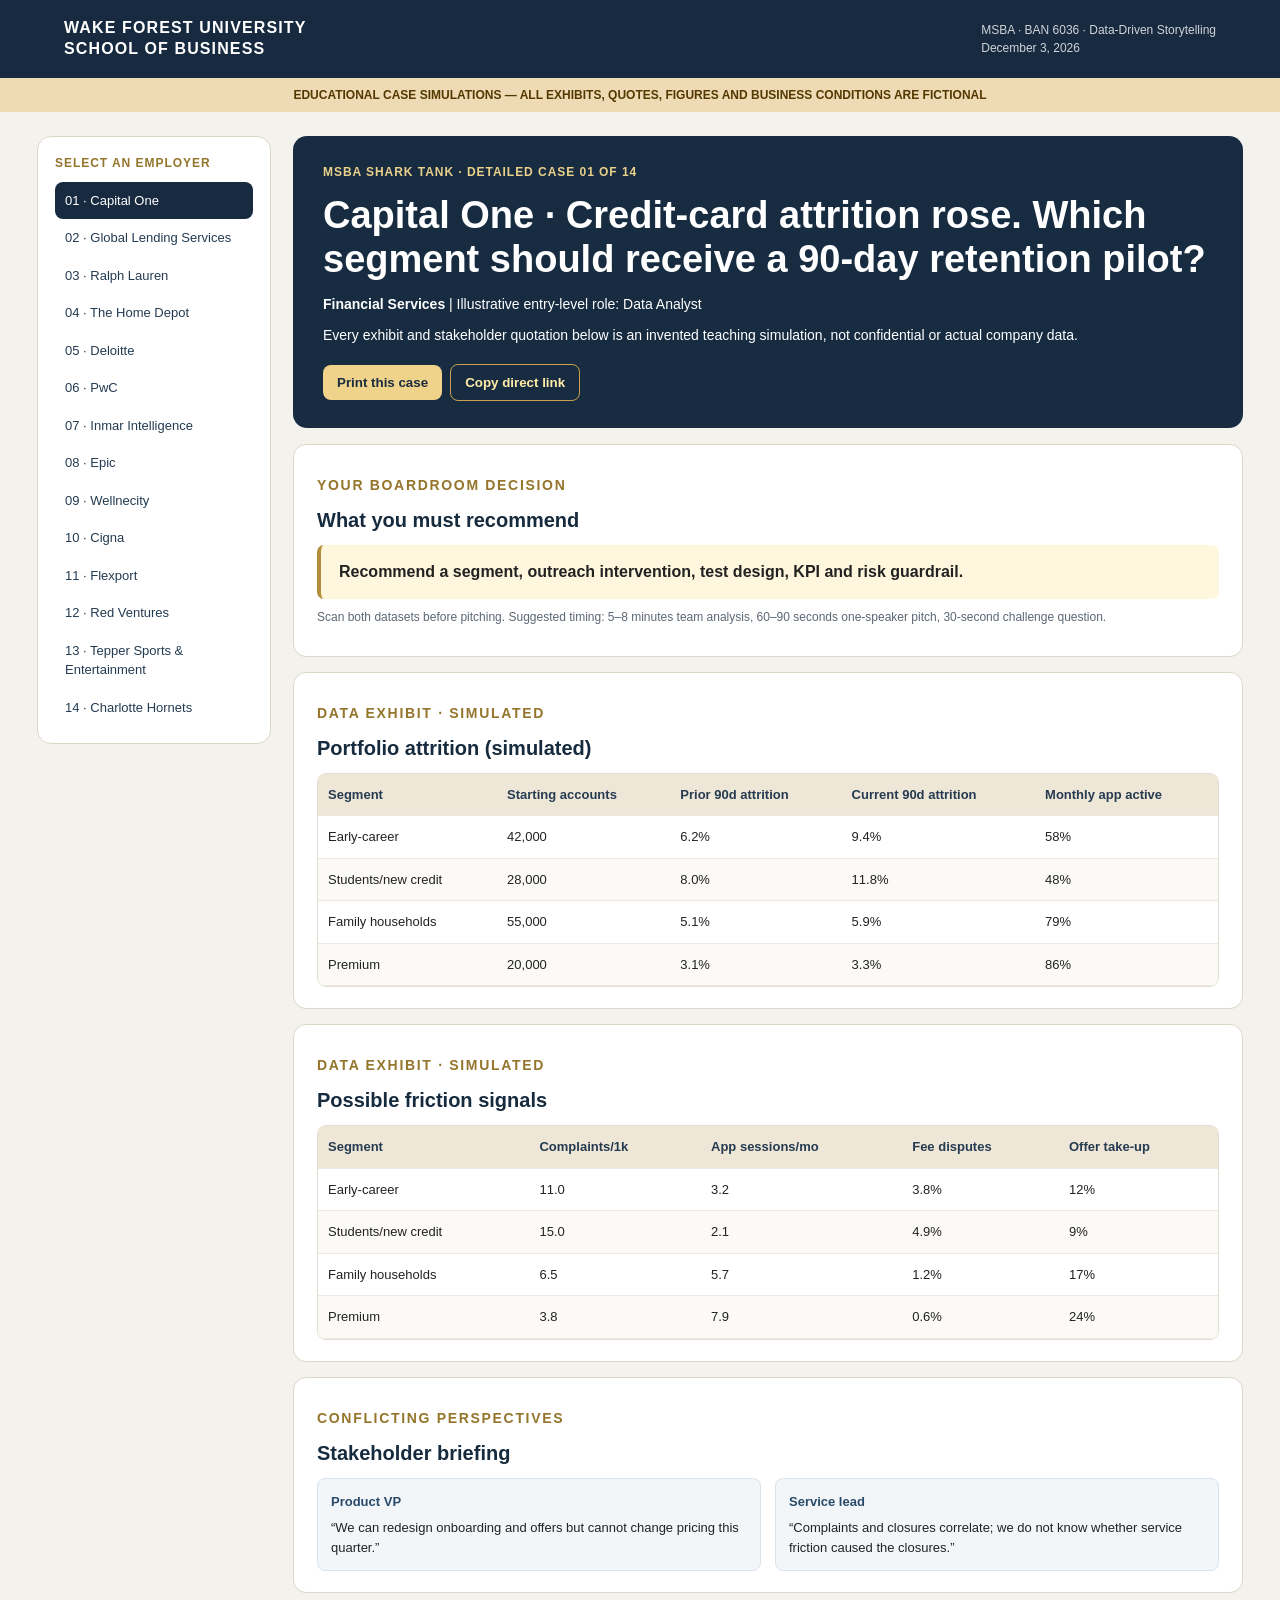
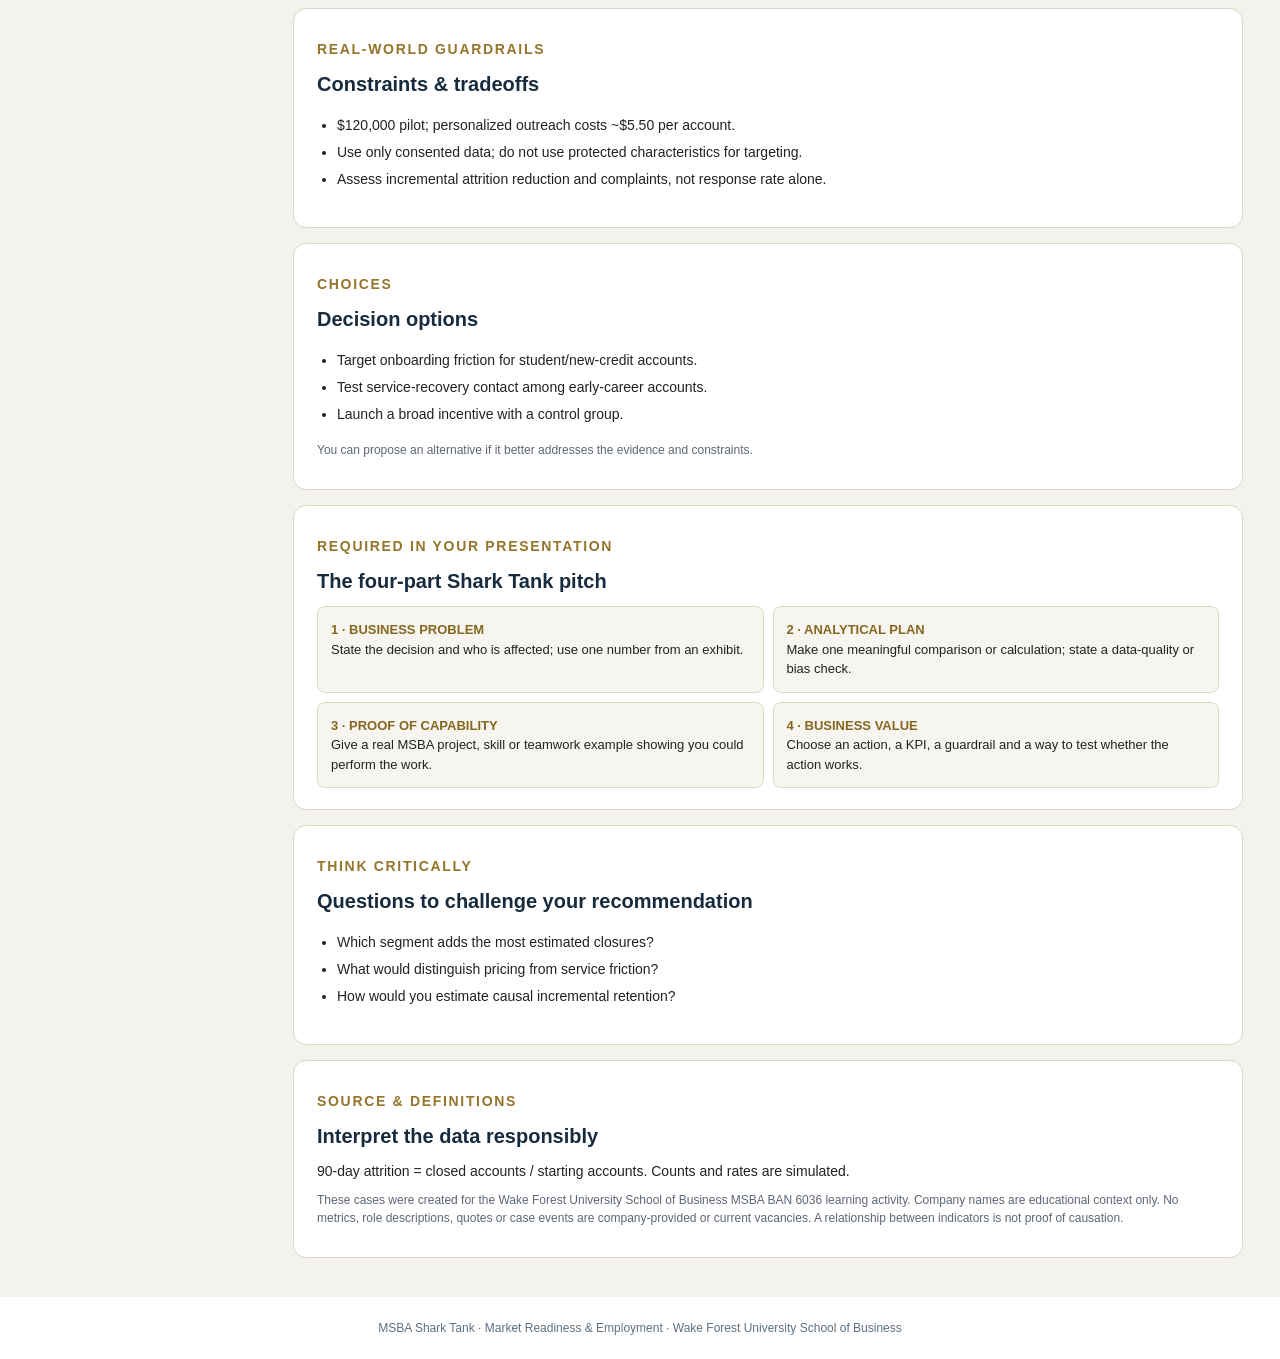
==== shark-tank-2026/index.html @ 4156ca35 "Publish 14 simulated Shark Tank employer data-room challenges for MSBA" ====
<!DOCTYPE html><html lang="en"><head><meta charset="utf-8"><meta name="viewport" content="width=device-width,initial-scale=1"><title>MSBA Shark Tank Case Data Rooms</title><meta name="description" content="Fourteen simulated analytics case briefs for WFUSB MSBA Data-Driven Storytelling."><style>:root{--ink:#182c41;--gold:#94752b;--paper:#f8f6f1;--border:#ded7c9}*{box-sizing:border-box}body{font-family:Inter,Segoe UI,Arial,sans-serif;margin:0;color:#222;background:#f3f2ed;line-height:1.5}header{background:#172a40;color:white;padding:18px clamp(16px,5vw,68px);display:flex;justify-content:space-between;align-items:center}.brand{font-weight:900;line-height:1.3;letter-spacing:.07em}.course{font-size:12px;opacity:.8}.warning{padding:8px 14px;background:#eedbb5;color:#533900;text-align:center;font-size:12px;font-weight:800}.layout{max-width:1240px;margin:24px auto;padding:0 17px;display:grid;grid-template-columns:234px 1fr;gap:22px}nav{background:white;border:1px solid var(--border);border-radius:14px;padding:17px;position:sticky;top:16px;max-height:calc(100vh - 25px);overflow:auto;align-self:start}nav b{display:block;color:var(--gold);font-size:12px;margin-bottom:10px;letter-spacing:.08em}nav a{display:block;color:#243b52;text-decoration:none;padding:9px 10px;font-size:13px;border-radius:8px}nav a.current,nav a:hover{color:white;background:#172a40}.hero{background:#182c41;color:white;padding:27px 30px;border-radius:14px;margin-bottom:16px}.hero h1{font-size:clamp(25px,4vw,38px);line-height:1.17;margin:12px 0}.hero p{margin:10px 0;font-size:14px}.eyebrow{color:#ead08a;font-size:12px;text-transform:uppercase;font-weight:850;letter-spacing:.08em}.actions{margin-top:18px}.actions button{background:#f0d38a;color:#1a2c40;border:0;padding:10px 14px;border-radius:8px;cursor:pointer;margin-right:8px;font-weight:700}.actions button:last-child{background:transparent;color:#ffeca8;border:1px solid #caa24f}.card{background:white;border:1px solid var(--border);padding:21px 23px;border-radius:13px;margin-bottom:15px;break-inside:avoid}.card h2{font-size:20px;color:#172b3e;margin:0 0 10px}.card p{font-size:14px;margin:9px 0}.caps{font-size:11px;font-weight:850;color:var(--gold);text-transform:uppercase;letter-spacing:.12em}.decision{background:#fff7dd;border-left:4px solid #b18d39;padding:15px 18px;border-radius:7px;font-weight:700}.data{overflow-x:auto;border-radius:9px;border:1px solid #e3ddd3}table{border-collapse:collapse;width:100%;font-size:13px}td,th{text-align:left;white-space:nowrap;border-bottom:1px solid #eee9e0;padding:11px 10px}th{background:#eee7d8;color:#263b50}tr:nth-child(even) td{background:#fbfaf7}ul{padding-left:20px}li{margin:6px 0;font-size:14px}.split{display:grid;grid-template-columns:1fr 1fr;gap:14px}.quote{padding:13px;background:#f2f6f9;border:1px solid #dbe3ec;border-radius:8px;font-size:13px}.quote b{display:block;color:#294a68;margin-bottom:7px}.prompts{display:grid;grid-template-columns:1fr 1fr;gap:9px}.prompt{background:#f7f5ef;border:1px solid #e0d8c9;padding:13px;border-radius:8px;font-size:13px}.prompt b{color:#856721}.small{font-size:12px!important;color:#5c6775}.case-picker{display:none}footer{text-align:center;background:white;padding:22px;color:#607080;font-size:12px}@media(max-width:850px){.layout{display:block;margin:10px auto;padding:0 10px}nav{display:none}.case-picker{display:block;margin:14px 0}.case-picker select{width:100%;padding:13px;border:1px solid #ccc;border-radius:8px}header{padding:12px 18px}.course{display:none}.hero{padding:18px}.card{padding:17px}.split,.prompts{grid-template-columns:1fr}td,th{font-size:12px;padding:9px 6px}}@media print{header,.warning,nav,.case-picker,.actions,footer{display:none}.layout{display:block;margin:0;padding:0;max-width:none}body{background:white}.hero,.card{break-inside:avoid}.hero{color:white;-webkit-print-color-adjust:exact;print-color-adjust:exact}.card{padding:14px;margin:8px 0}.hero h1{font-size:26px}}</style></head><body><header><div class="brand">WAKE FOREST UNIVERSITY<br>SCHOOL OF BUSINESS</div><div class="course">MSBA · BAN 6036 · Data-Driven Storytelling<br>December 3, 2026</div></header><div class="warning">EDUCATIONAL CASE SIMULATIONS — ALL EXHIBITS, QUOTES, FIGURES AND BUSINESS CONDITIONS ARE FICTIONAL</div><div class="layout"><nav id="nav" aria-label="Choose case"></nav><main><div class="case-picker"><label for="picker">Switch employer case</label><select id="picker"></select></div><div id="case"></div></main></div><footer>MSBA Shark Tank · Market Readiness &amp; Employment · Wake Forest University School of Business</footer><script id="payload" type="application/json">[{"id":"capital-one","co":"Capital One","ind":"Financial Services","role":"Data Analyst","challenge":"Credit-card attrition rose. Which segment should receive a 90-day retention pilot?","decision":"Recommend a segment, outreach intervention, test design, KPI and risk guardrail.","tables":[["Portfolio attrition (simulated)",["Segment","Starting accounts","Prior 90d attrition","Current 90d attrition","Monthly app active"],[["Early-career","42,000","6.2%","9.4%","58%"],["Students/new credit","28,000","8.0%","11.8%","48%"],["Family households","55,000","5.1%","5.9%","79%"],["Premium","20,000","3.1%","3.3%","86%"]]],["Possible friction signals",["Segment","Complaints/1k","App sessions/mo","Fee disputes","Offer take-up"],[["Early-career","11.0","3.2","3.8%","12%"],["Students/new credit","15.0","2.1","4.9%","9%"],["Family households","6.5","5.7","1.2%","17%"],["Premium","3.8","7.9","0.6%","24%"]]]],"voices":[["Product VP","We can redesign onboarding and offers but cannot change pricing this quarter."],["Service lead","Complaints and closures correlate; we do not know whether service friction caused the closures."]],"limits":["$120,000 pilot; personalized outreach costs ~$5.50 per account.","Use only consented data; do not use protected characteristics for targeting.","Assess incremental attrition reduction and complaints, not response rate alone."],"options":["Target onboarding friction for student/new-credit accounts.","Test service-recovery contact among early-career accounts.","Launch a broad incentive with a control group."],"questions":["Which segment adds the most estimated closures?","What would distinguish pricing from service friction?","How would you estimate causal incremental retention?"],"definitions":"90-day attrition = closed accounts / starting accounts. Counts and rates are simulated."},{"id":"global-lending-services","co":"Global Lending Services","ind":"Auto Finance","role":"Financial Analyst","challenge":"30+ day loan delinquency increased across multiple tiers. Who needs earlier help?","decision":"Prioritize one segment for a fair servicing intervention and select a measurable result.","tables":[["Portfolio performance",["Risk tier","Active loans","Prior 30+ DPD","Current 30+ DPD","Avg loan balance"],[["Prime","30,000","2.1%","2.5%","$24,000"],["Near-prime","24,000","4.9%","6.6%","$20,000"],["Subprime","18,000","9.5%","11.0%","$17,000"],["Thin-file","10,000","7.2%","9.1%","$16,000"]]],["Servicing indicators",["Risk tier","Alerts delivered","Reached ≤7d","Cure after contact","Digital opt-in"],[["Prime","82%","71%","62%","55%"],["Near-prime","74%","58%","46%","40%"],["Subprime","64%","42%","34%","27%"],["Thin-file","59%","39%","30%","24%"]]]],"voices":[["Risk officer","Model expected balance at risk, not just delinquency percentages."],["Borrower support","Outreach must be respectful and comply with fair lending and servicing rules."]],"limits":["$80,000 additional outreach budget for 60 days.","Outreach results are descriptive; a cure after contact is not proof of causation.","Monitor fairness, repayment support, borrower experience and cures."],"options":["Target near-prime new delinquencies.","Improve early self-service reminders for opt-in borrowers.","Use a staggered test across tiers with safeguards."],"questions":["How many extra delinquent accounts arose in each tier?","Where is the largest dollar exposure?","What outcome would show the pilot caused improvement?"],"definitions":"DPD = days past due; cure = account returned to current status. Tiers are non-overlapping; all data simulated."},{"id":"ralph-lauren","co":"Ralph Lauren","ind":"Retail / Consumer Products","role":"Data Analyst","challenge":"Online traffic increased but conversion fell. Is inventory or pricing the culprit?","decision":"Choose one merchandizing or digital test with a margin-aware KPI.","tables":[["Digital performance",["Category","Visits","Prior conversion","Current conversion","Out-of-stock views"],[["Knitwear","180,000","3.6%","2.8%","8.2%"],["Footwear","150,000","3.1%","2.3%","12.8%"],["Accessories","210,000","2.5%","2.4%","2.9%"],["Outerwear","110,000","3.4%","2.7%","5.1%"]]],["Other commercial signals",["Category","Avg order value","Price change","Promo redeemed","Return rate"],[["Knitwear","$126","+6%","14%","11%"],["Footwear","$154","+2%","9%","18%"],["Accessories","$78","+1%","11%","7%"],["Outerwear","$230","+8%","8%","13%"]]]],"voices":[["Merchant lead","Inventory moves take three weeks. We need something measurable soon."],["Digital lead","A new campaign changed visitor mix; do not blame prices without checking cohorts."]],"limits":["$40,000 test budget; only select SKUs may be reallocated.","Discounting may boost orders while damaging gross profit.","Traffic composition changed, so simple before/after comparisons can mislead."],"options":["Fix size availability and stock messaging in footwear.","A/B test offer framing for outerwear.","Test search and product discovery rather than promotions."],"questions":["Which category has the largest implied order shortfall?","What evidence supports an inventory hypothesis?","What is the profit-based success KPI?"],"definitions":"Conversion = orders/visits. Out-of-stock view = product view without selected size available. All figures simulated."},{"id":"the-home-depot","co":"The Home Depot","ind":"Retail / Operations","role":"Business Analyst","challenge":"The same seasonal item is out of stock in some regions and overstocked in others.","decision":"Select a transfer plan that improves availability and has a positive expected economic impact.","tables":[["Regional inventory",["Region","Demand/day","Units on hand","Stockout days/30d","Inbound lead time"],[["Southeast","480","2,400","9","8d"],["Northeast","310","5,580","2","11d"],["Midwest","250","6,250","1","9d"],["West","390","2,730","7","12d"]]],["Transfer options",["Origin → destination","Truck units","Transit","Cost/truck","Handling loss"],[["Midwest → Southeast","1,000","3d","$3,500","1.0%"],["Northeast → Southeast","1,000","4d","$4,100","1.0%"],["Midwest → West","1,000","5d","$5,200","1.5%"],["Northeast → West","1,000","6d","$5,800","1.5%"]]]],"voices":[["Store operations","Every day without stock means missed sales now."],["Finance","Do not move inventory unless recovered contribution exceeds transport and loss."]],"limits":["Gross margin: $28 per sold unit; no close substitute product.","Each donor must retain at least 10 days of supply.","No more than four transfer trucks available this week."],"options":["Prioritize Southeast from Midwest stock.","Split emergency capacity between Southeast and West.","Wait for inbound replenishment and invest in forecasting."],"questions":["Compute days of supply by region.","Which donor can spare units and preserve its minimum cover?","How many incremental sales must each transfer recover to break even?"],"definitions":"Days of supply = units on hand/demand per day. Figures are simulated."},{"id":"deloitte","co":"Deloitte","ind":"Consulting / Advisory","role":"Consultant","challenge":"A client's automation rollout reduced simple-ticket time but made overall service slower.","decision":"Present a root-cause hypothesis and a six-week client improvement pilot.","tables":[["Service journey impact",["Journey","Monthly tickets","Before median","After median","Post escalation"],[["Password/access","12,000","14 min","9 min","8%"],["Billing disputes","8,000","35 min","58 min","39%"],["Returns/refunds","7,000","28 min","44 min","32%"],["Product questions","5,000","24 min","22 min","14%"]]],["Operational signals",["Indicator","Pre-launch","Post-launch","Potential issue"],[["First-contact resolution","72%","61%","Misrouting?"],["Transfers per ticket","1.3","2.1","More handoffs?"],["Staff training","6h","1.5h","Readiness?"],["Satisfaction","4.4/5","3.8/5","Customer impact?"]]]],"voices":[["CIO","Routine tasks improved; reversing all automation would waste the gain."],["Service manager","Exception handling is unclear and training was rushed."]],"limits":["Pilot budget $90,000; no full rollback without security approval.","Billing cases require compliance and audit controls.","Present owner, KPI, 2-week checkpoint and 6-week assessment."],"options":["Redesign billing and returns exception routing.","Add targeted staff training and escalation rules.","Temporarily route complex journeys to specialists."],"questions":["Which journey accounts for the greatest added total minutes?","What is the difference between correlation and a root cause?","Which metric balances speed with resolution quality?"],"definitions":"Median resolution time is per-ticket; multiplying medians by counts is an approximation, not exact time cost. All figures simulated."},{"id":"pwc","co":"PwC","ind":"Consulting / BI","role":"Business Intelligence Analyst","challenge":"Four divisions report the same 'on-time' KPI with incompatible definitions.","decision":"Design a standardized board metric and 30-day reconciliation plan.","tables":[["Reported dashboards",["Division","Cases","On-time cases","Reported rate","Excluded"],[["North America","1,200","1,104","92.0%","Rush"],["Europe","1,000","840","84.0%","None"],["Asia-Pacific","800","768","96.0%","Exceptions"],["Latin America","600","528","88.0%","Weekends"]]],["Hidden definitions",["Division","Start clock","Stop clock","Target","Calendar"],[["North America","Order approval","Shipment","48h","Business"],["Europe","Order receipt","Delivery","72h","Calendar"],["Asia-Pacific","Order receipt","Shipment","48h","Business"],["Latin America","Payment confirmed","Delivery","72h","Business"]]]],"voices":[["CFO","Give the board one defensible number and explain any restatement."],["Region leaders","Please do not rank divisions until the denominators and clock rules align."]],"limits":["Only aggregated data are immediately accessible.","30 days; two analysts plus process owners.","Keep the old calculations reproducible for audit."],"options":["Publish qualified numbers with a limitation statement.","Agree on common timestamps and restate last quarter.","Pause division comparisons and build a data dictionary first."],"questions":["Why is averaging the reported rates unreliable?","Which timestamps must be standardized?","What governance rules prevent the problem from recurring?"],"definitions":"SLA = service-level agreement; 'on time' is not comparable until clock, denominator and exclusions align. Simulated."},{"id":"inmar-intelligence","co":"Inmar Intelligence","ind":"Commerce / Promotional Analytics","role":"Business Intelligence Analyst","challenge":"Promotions raise observed sales—but some sales would have happened anyway.","decision":"Choose what to test next and outline a credible incremental-profit estimate.","tables":[["Campaign results",["Offer","Exposed HH","Exposed sales lift","Control sales lift","Campaign cost"],[["Digital coupon","50,000","+13.5%","+7.1%","$90,000"],["Loyalty points","40,000","+11.2%","+8.8%","$60,000"],["Display","70,000","+9.1%","+8.4%","$35,000"],["Bundle","30,000","+14.9%","+9.4%","$70,000"]]],["Economics",["Offer","Baseline spend/HH","Contribution margin","Redemption rate","Group balance"],[["Digital coupon","$84","32%","18%","Good"],["Loyalty points","$112","35%","22%","Mixed"],["Display","$76","30%","N/A","Weak"],["Bundle","$95","29%","15%","Mixed"]]]],"voices":[["Marketing VP","I want lift we caused—not sales that would have occurred anyway."],["Data science lead","The controls are matched, not randomized, and campaigns overlapped."]],"limits":["$100,000 for next wave across at most two offers.","Do not calculate ROI from observed lift alone.","Build proper holdouts and test for customer overlap."],"options":["Prioritize net-of-control incremental lift.","Prioritize contribution net of cost.","Do a cleaner randomized holdout before scaling."],"questions":["Compute the difference in percentage-point lift for each offer.","Which offer has the strongest apparent incremental impact?","Why do you still need baseline spending and controls?"],"definitions":"HH = household. Control-adjusted lift (pp) ≈ exposed lift minus control lift; not proof of causal effect. Simulated."},{"id":"epic","co":"Epic","ind":"Health IT","role":"Business Analyst","challenge":"A hospital workflow system was implemented, but several units barely use it.","decision":"Choose one adoption barrier to test safely over six weeks.","tables":[["Unit adoption",["Unit","Eligible cases/week","Week 1","Week 8","Extra clicks"],[["Emergency","1,600","33%","46%","12"],["Outpatient","2,400","48%","79%","5"],["Medical-surgical","1,200","41%","55%","10"],["Imaging","900","38%","72%","4"]]],["Friction",["Unit","Support tickets/100","Field errors","Training attend","Safety flags"],[["Emergency","19","14%","61%","3"],["Outpatient","7","5%","93%","0"],["Medical-surgical","16","11%","70%","1"],["Imaging","8","4%","88%","0"]]]],"voices":[["Nurse leader","Patient safety comes before an adoption target."],["IT director","Changes need clinician approval and a reversible test."]],"limits":["Six weeks, 120 total configuration/analyst hours.","No identifiable patient records in this exercise.","Require clinical review; track safety, burden and appropriate adoption."],"options":["Simplify emergency workflow steps.","Train staff in units with low uptake.","Use contextual in-app prompts with safeguards."],"questions":["Which unit offers the largest count of additional appropriately completed cases?","Is low adoption due to clicks, training or case mix?","How do you avoid maximizing unsafe usage?"],"definitions":"Adoption = eligible cases using the new workflow. Extra clicks relative to prior workflow. Simulated."},{"id":"wellnecity","co":"Wellnecity","ind":"Healthcare Analytics","role":"Healthcare Business Analyst","challenge":"A benefits sponsor sees more potentially avoidable emergency-department claims.","decision":"Target a safe navigation pilot that can improve care access without deterring emergency care.","tables":[["ED utilization",["Segment","Members","Prior visits/1k","Current visits/1k","No PCP visit (12m)"],[["Chronic condition adults","8,000","142","174","26%"],["Young adults","11,000","96","128","41%"],["Families","14,000","84","91","18%"],["Older adults","5,000","112","119","14%"]]],["Access and cost",["Segment","Avg claim","After-hours gap","Claim lag","Navigator use"],[["Chronic condition adults","$1,450","28%","45d","21%"],["Young adults","$980","35%","45d","8%"],["Families","$1,120","18%","45d","15%"],["Older adults","$1,680","11%","45d","24%"]]]],"voices":[["Benefits director","We need evidence that access improves, not just a claims reduction."],["Clinical advisor","Claims coding cannot decide whether any individual ED visit was medically necessary."]],"limits":["$180,000 pilot for 90 days; up to 5,000 outreach contacts.","Analyze only aggregated/de-identified data.","Protect urgent-care access and evaluate patient experience."],"options":["Offer primary-care navigation to young adults.","Prioritize chronic-condition outreach and after-hours alternatives.","Validate coding before large expansion."],"questions":["Compute approximate additional visits in each group.","What would test whether access is the driver?","What clinical safety and equity guardrails are essential?"],"definitions":"ED rates are annualized per 1,000 members; 'potentially avoidable' is a claims-classification proxy, not a patient-level judgment. Simulated."},{"id":"cigna","co":"Cigna","ind":"Health Insurance / Operations","role":"Business Analyst","challenge":"Member-service responses slowed even with steady staffing hours.","decision":"Select one process/routing experiment and defend service-quality guardrails.","tables":[["Contact demand and response",["Queue","Prior contacts","Current contacts","Prior response","Current response"],[["Claims","18,000","22,000","12m","29m"],["Benefits","14,000","14,500","10m","18m"],["Prior authorization","9,000","12,000","22m","43m"],["Enrollment","7,000","7,200","13m","14m"]]],["Quality signals",["Queue","Repeat contact 7d","Misroutes","Handle time","Audit pass"],[["Claims","24%","15%","8.8m","96%"],["Benefits","17%","8%","7.2m","97%"],["Prior authorization","31%","21%","14.5m","93%"],["Enrollment","10%","5%","6.1m","98%"]]]],"voices":[["Member services","Fast but inaccurate answers create another call."],["Operations manager","We can adjust routing, not increase headcount."]],"limits":["Max 200 hours of workflow engineering this month.","No shortcuts for medical or regulatory review.","Track accuracy, repeat calls and response time together."],"options":["Triage prior-authorizations by complexity.","Fix common claims information gaps.","Move capacity dynamically across peak queues."],"questions":["Which queue creates most new wait exposure?","What do repeats plus misroutes suggest?","What experiment can isolate routing impact?"],"definitions":"Response time = minutes to first qualified response. Queue staffing hours are roughly unchanged. Simulated."},{"id":"flexport","co":"Flexport","ind":"Supply Chain / Logistics","role":"Business Analyst","challenge":"Late deliveries jumped on a major cross-border trade lane.","decision":"Choose a reliability intervention and quantify its cost versus expected late shipments avoided.","tables":[["Monthly shipment performance",["Service","Shipments","Target days","Actual median","Late rate"],[["Ocean standard","600","28","36","41%"],["Ocean priority","240","25","29","23%"],["Air economy","180","8","10","17%"],["Multimodal","120","22","25","26%"]]],["Delay signals and options",["Service","Port dwell","Customs exams","Capacity roll","Premium/shipment"],[["Ocean standard","6.2d","9%","18%","$0"],["Ocean priority","3.1d","7%","9%","+$650"],["Air economy","0.7d","5%","4%","+$2,800"],["Multimodal","2.4d","6%","11%","+$900"]]]],"voices":[["Operations","Premium services help, but we cannot send everything by air."],["Customer success","Customers value predictable arrival windows, not only speed."]],"limits":["Incremental budget: $150,000 next month.","At most 200 standard shipments may switch to priority.","Customs inspections are not fully controllable."],"options":["Prioritize upgrades on high-risk ocean shipments.","Move bookings earlier to avoid capacity rolls.","Focus on customs data readiness and destination dwell."],"questions":["Estimate number of late shipments per service.","How many $650 upgrades could the budget fund?","What data differentiates port dwell from rolled capacity?"],"definitions":"Late rate = shipments after the target; cause signals can overlap. All figures simulated."},{"id":"red-ventures","co":"Red Ventures","ind":"Digital Marketing","role":"Marketing Analyst","challenge":"Marketing spend rose yet sales-qualified leads barely moved.","decision":"Recommend a budget/targeting experiment using cost per qualified lead plus quality safeguards.","tables":[["Current funnel",["Channel","Spend","Visits","Leads","Qualified"],[["Paid search","$180k","120,000","7,200","1,080"],["SEO/content","$55k","150,000","6,750","1,350"],["Display","$120k","200,000","6,000","540"],["Email/CRM","$35k","80,000","4,800","1,200"]]],["Comparison and overlap",["Channel","Prior spend","Prior qualified","Current qualified","Multi-touch"],[["Paid search","$130k","1,000","1,080","16%"],["SEO/content","$50k","1,300","1,350","25%"],["Display","$75k","520","540","34%"],["Email/CRM","$30k","1,150","1,200","41%"]]]],"voices":[["Marketing","We need a better return on incremental spend, not just impressions."],["Sales operations","Qualified lead definitions and duplicate attribution matter."]],"limits":["Next-month $60,000 experiment; sales headcount fixed.","Last-click attribution may overcredit some channels.","Track quality and downstream sales acceptance."],"options":["Reduce incremental display and test SEO/CRM.","Tighten paid-search targeting via randomized split.","Standardize qualified conversion definitions before scaling."],"questions":["Calculate cost per qualified lead.","Which channel grew leads relative to spend?","How would you detect attribution double counting?"],"definitions":"Qualified = sales-accepted lead; multi-touch prospects saw multiple channels. Simulated."},{"id":"tepper-sports","co":"Tepper Sports & Entertainment","ind":"Sports Business Analytics","role":"Fan Insights Analyst","challenge":"Younger season-ticket holders are renewing at much lower rates.","decision":"Recommend an opt-in fan-retention pilot and the experiment to evaluate incremental renewal.","tables":[["Ticket renewal cohorts",["Age","Eligible holders","Prior renewal","Current renewal","Games attended"],[["18–29","3,000","73%","58%","5.2"],["30–44","4,000","79%","73%","7.1"],["45–59","4,500","85%","83%","8.8"],["60+","2,500","89%","88%","10.2"]]],["Fan economics and engagement",["Age","App engagement","Event participation","Plan price","Contribution/renewal"],[["18–29","34%","16%","$620","$290"],["30–44","52%","24%","$1,050","$510"],["45–59","68%","32%","$1,480","$760"],["60+","71%","29%","$1,620","$840"]]]],"voices":[["Fan experience","Young fans ask for flexible use more than blanket discounts."],["Finance","Pilot benefits must not cost more than incremental renewal contribution."]],"limits":["$200,000 budget, maximum 2,000 pilot accounts.","Only opt-in communications; monitor fan satisfaction.","Randomized control needed to isolate intervention effect."],"options":["Flexible game swaps for young holders.","Targeted experiences for 30–44 accounts.","Segmented renewal messaging tested against holdout."],"questions":["Estimate lost renewals among 18–29 holders.","What incentive can the unit economics support?","Which leading KPIs predict renewal but don't substitute for it?"],"definitions":"Renewal % = renewed/eligible. Contribution is after variable costs. Simulated; not real team business data."},{"id":"charlotte-hornets","co":"Charlotte Hornets","ind":"Sports / Basketball Operations","role":"Basketball Operations Analyst","challenge":"Two possible roster additions have similar box-score averages, but different context and costs.","decision":"Choose a conditional fit-based recommendation and explain the biggest uncertainty.","tables":[["Two fictional candidates",["Metric","Player A","Player B","Interpretation"],[["Points per 36","18.6","18.4","Similar volume"],["True shooting","58.2%","56.5%","Efficiency"],["Usage","22%","26%","Role"],["3-point %","37.8%","39.4%","Spacing"],["Minutes sampled","1,600","2,500","Reliability"]]],["Fit, defense and price",["Metric","Player A","Player B","Interpretation"],[["Adjusted on/off/100","+5.2","+2.1","Context-sensitive"],["Defensive matchup difficulty","73/100","61/100","Higher = harder"],["Games missed","18","8","Availability"],["Annual salary ask","$9.2M","$8.6M","Budget"],["Role archetype","3-and-D wing","Scoring guard","Fit"]]]],"voices":[["Head coach","We need a strong perimeter defender who can play without heavy usage."],["General manager","Budget is ~$10M; we need upside and downside cases."]],"limits":["Candidates and stats are completely fictional and do not describe real players.","No game-tracking, opponent-adjusted film review or medical data available.","Do not treat adjusted on/off as a causal player impact measure."],"options":["Select A for low-usage defense, conditional on health data.","Select B for offense and availability, conditional on defense review.","Defer final decision pending opponent-adjusted tracking."],"questions":["What confounds on/off impact?","How should roster fit change metric weights?","Which three missing datasets would you ask for?"],"definitions":"Usage = possession share; true shooting = scoring efficiency; 3-and-D = perimeter defense plus 3pt offense. All data simulated."}]</script><script>
const CASES=JSON.parse(document.getElementById("payload").textContent),esc=(s)=>String(s).replace(/&/g,"&amp;").replace(/</g,"&lt;").replace(/>/g,"&gt;").replace(/"/g,"&quot;");
const qs=new URLSearchParams(location.search),id=qs.get("case"),c=CASES.find(x=>x.id===id)||CASES[0],i=CASES.indexOf(c);
const nav=document.getElementById("nav");nav.innerHTML="<b>SELECT AN EMPLOYER</b>"+CASES.map((x,j)=>'<a class="'+(x.id===c.id?"current":"")+'" href="?case='+x.id+'">'+String(j+1).padStart(2,"0")+" · "+esc(x.co)+"</a>").join("");
const sel=document.getElementById("picker");sel.innerHTML=CASES.map(x=>'<option value="'+x.id+'">'+esc(x.co)+"</option>").join("");sel.value=c.id;sel.onchange=function(){location.href="?case="+this.value};
const ul=a=>"<ul>"+a.map(x=>"<li>"+esc(x)+"</li>").join("")+"</ul>";
const table=x=>'<div class="card"><p class="caps">DATA EXHIBIT · SIMULATED</p><h2>'+esc(x[0])+'</h2><div class="data"><table><thead><tr>'+x[1].map(h=>"<th>"+esc(h)+"</th>").join("")+"</tr></thead><tbody>"+x[2].map(r=>"<tr>"+r.map(v=>"<td>"+esc(v)+"</td>").join("")+"</tr>").join("")+"</tbody></table></div></div>";
const prompts=[["1 · BUSINESS PROBLEM","State the decision and who is affected; use one number from an exhibit."],["2 · ANALYTICAL PLAN","Make one meaningful comparison or calculation; state a data-quality or bias check."],["3 · PROOF OF CAPABILITY","Give a real MSBA project, skill or teamwork example showing you could perform the work."],["4 · BUSINESS VALUE","Choose an action, a KPI, a guardrail and a way to test whether the action works."]];
document.getElementById("case").innerHTML='<div class="hero"><div class="eyebrow">MSBA Shark Tank · Detailed case '+String(i+1).padStart(2,"0")+' of 14</div><h1>'+esc(c.co)+' · '+esc(c.challenge)+'</h1><p><b>'+esc(c.ind)+'</b> | Illustrative entry-level role: '+esc(c.role)+'</p><p>Every exhibit and stakeholder quotation below is an invented teaching simulation, not confidential or actual company data.</p><div class="actions"><button onclick="print()">Print this case</button><button id="copy">Copy direct link</button></div></div>'+
'<div class="card"><p class="caps">YOUR BOARDROOM DECISION</p><h2>What you must recommend</h2><div class="decision">'+esc(c.decision)+'</div><p class="small">Scan both datasets before pitching. Suggested timing: 5–8 minutes team analysis, 60–90 seconds one-speaker pitch, 30-second challenge question.</p></div>'+
c.tables.map(table).join("")+
'<div class="card"><p class="caps">CONFLICTING PERSPECTIVES</p><h2>Stakeholder briefing</h2><div class="split">'+c.voices.map(v=>'<div class="quote"><b>'+esc(v[0])+'</b>“'+esc(v[1])+'”</div>').join("")+"</div></div>"+
'<div class="card"><p class="caps">REAL-WORLD GUARDRAILS</p><h2>Constraints & tradeoffs</h2>'+ul(c.limits)+'</div>'+
'<div class="card"><p class="caps">CHOICES</p><h2>Decision options</h2>'+ul(c.options)+'<p class="small">You can propose an alternative if it better addresses the evidence and constraints.</p></div>'+
'<div class="card"><p class="caps">REQUIRED IN YOUR PRESENTATION</p><h2>The four-part Shark Tank pitch</h2><div class="prompts">'+prompts.map(p=>'<div class="prompt"><b>'+p[0]+'</b><div>'+p[1]+'</div></div>').join("")+'</div></div>'+
'<div class="card"><p class="caps">THINK CRITICALLY</p><h2>Questions to challenge your recommendation</h2>'+ul(c.questions)+'</div>'+
'<div class="card"><p class="caps">SOURCE & DEFINITIONS</p><h2>Interpret the data responsibly</h2><p>'+esc(c.definitions)+'</p><p class="small">These cases were created for the Wake Forest University School of Business MSBA BAN 6036 learning activity. Company names are educational context only. No metrics, role descriptions, quotes or case events are company-provided or current vacancies. A relationship between indicators is not proof of causation.</p></div>';
document.getElementById("copy").onclick=async()=>{try{await navigator.clipboard.writeText(location.href);alert("Case link copied")}catch(e){prompt("Copy this link:",location.href)}};
document.title=c.co+" | MSBA Shark Tank Data Room";</script></body></html>
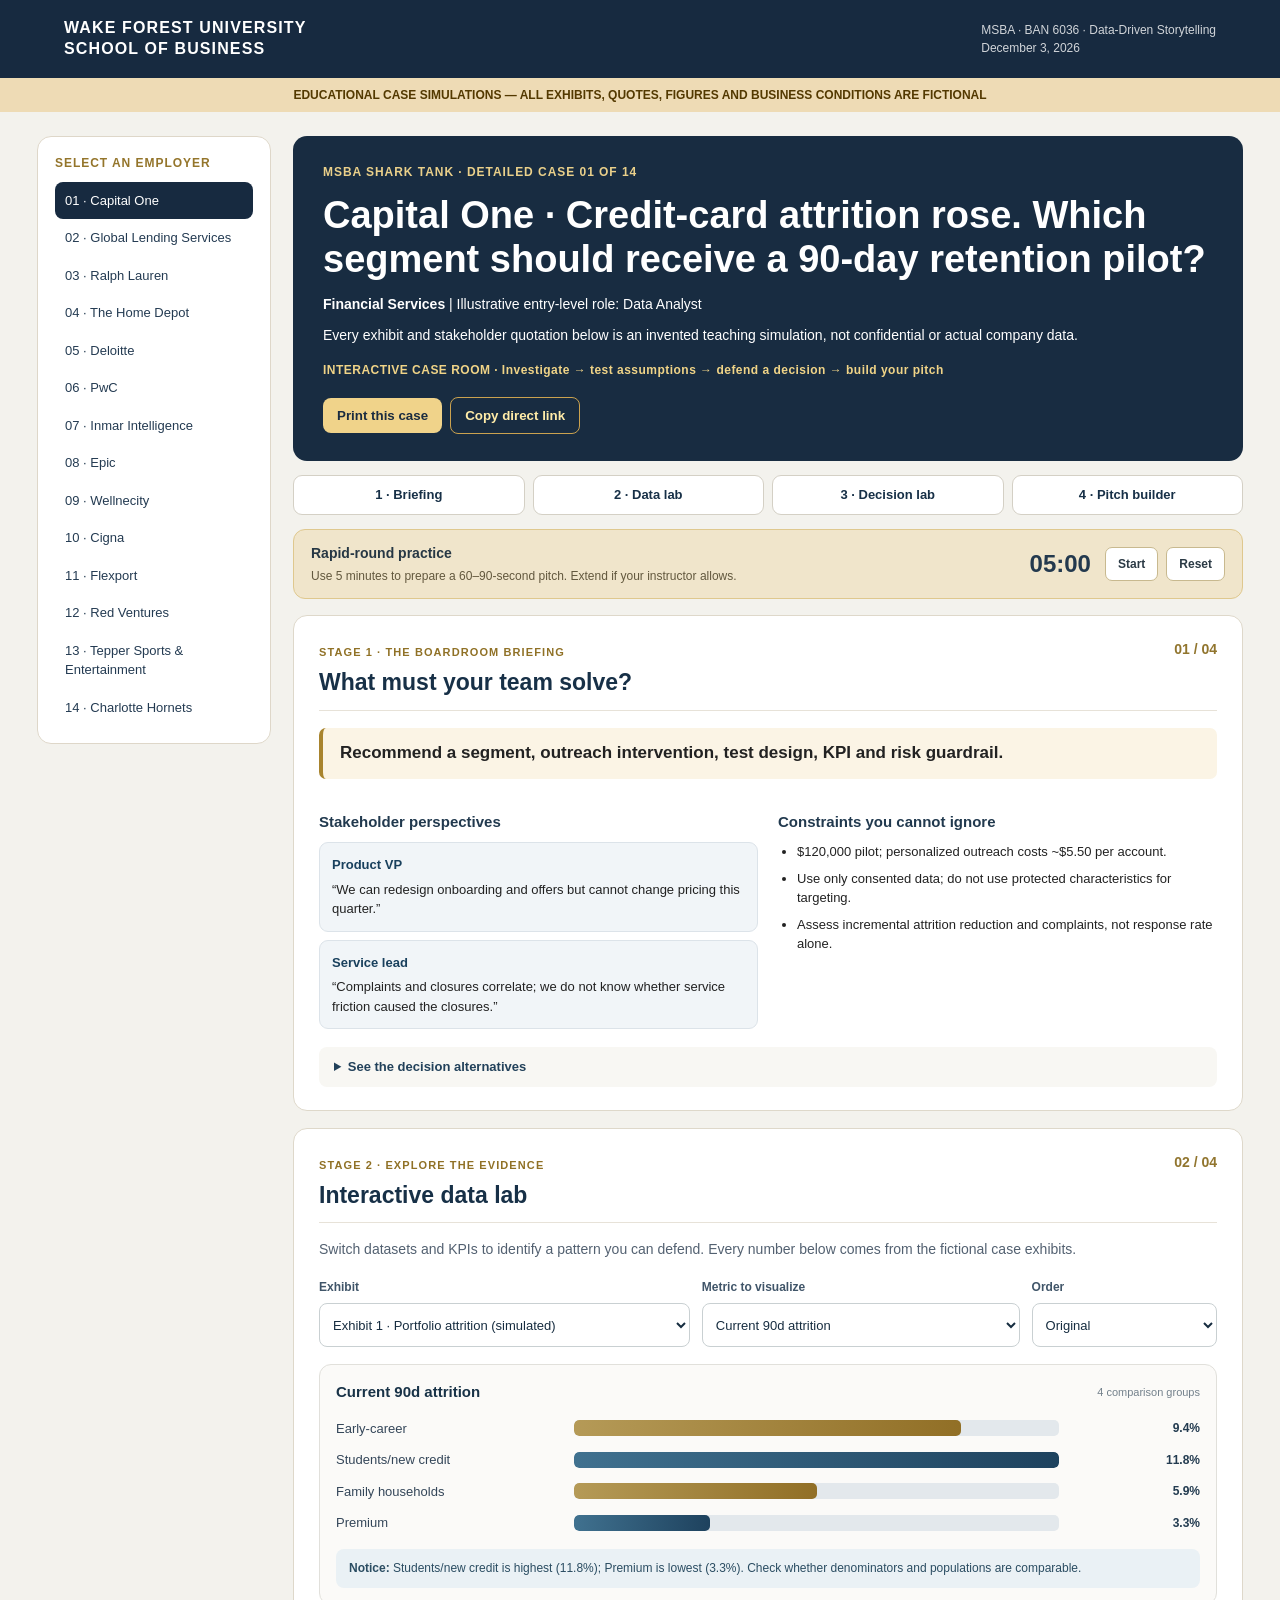
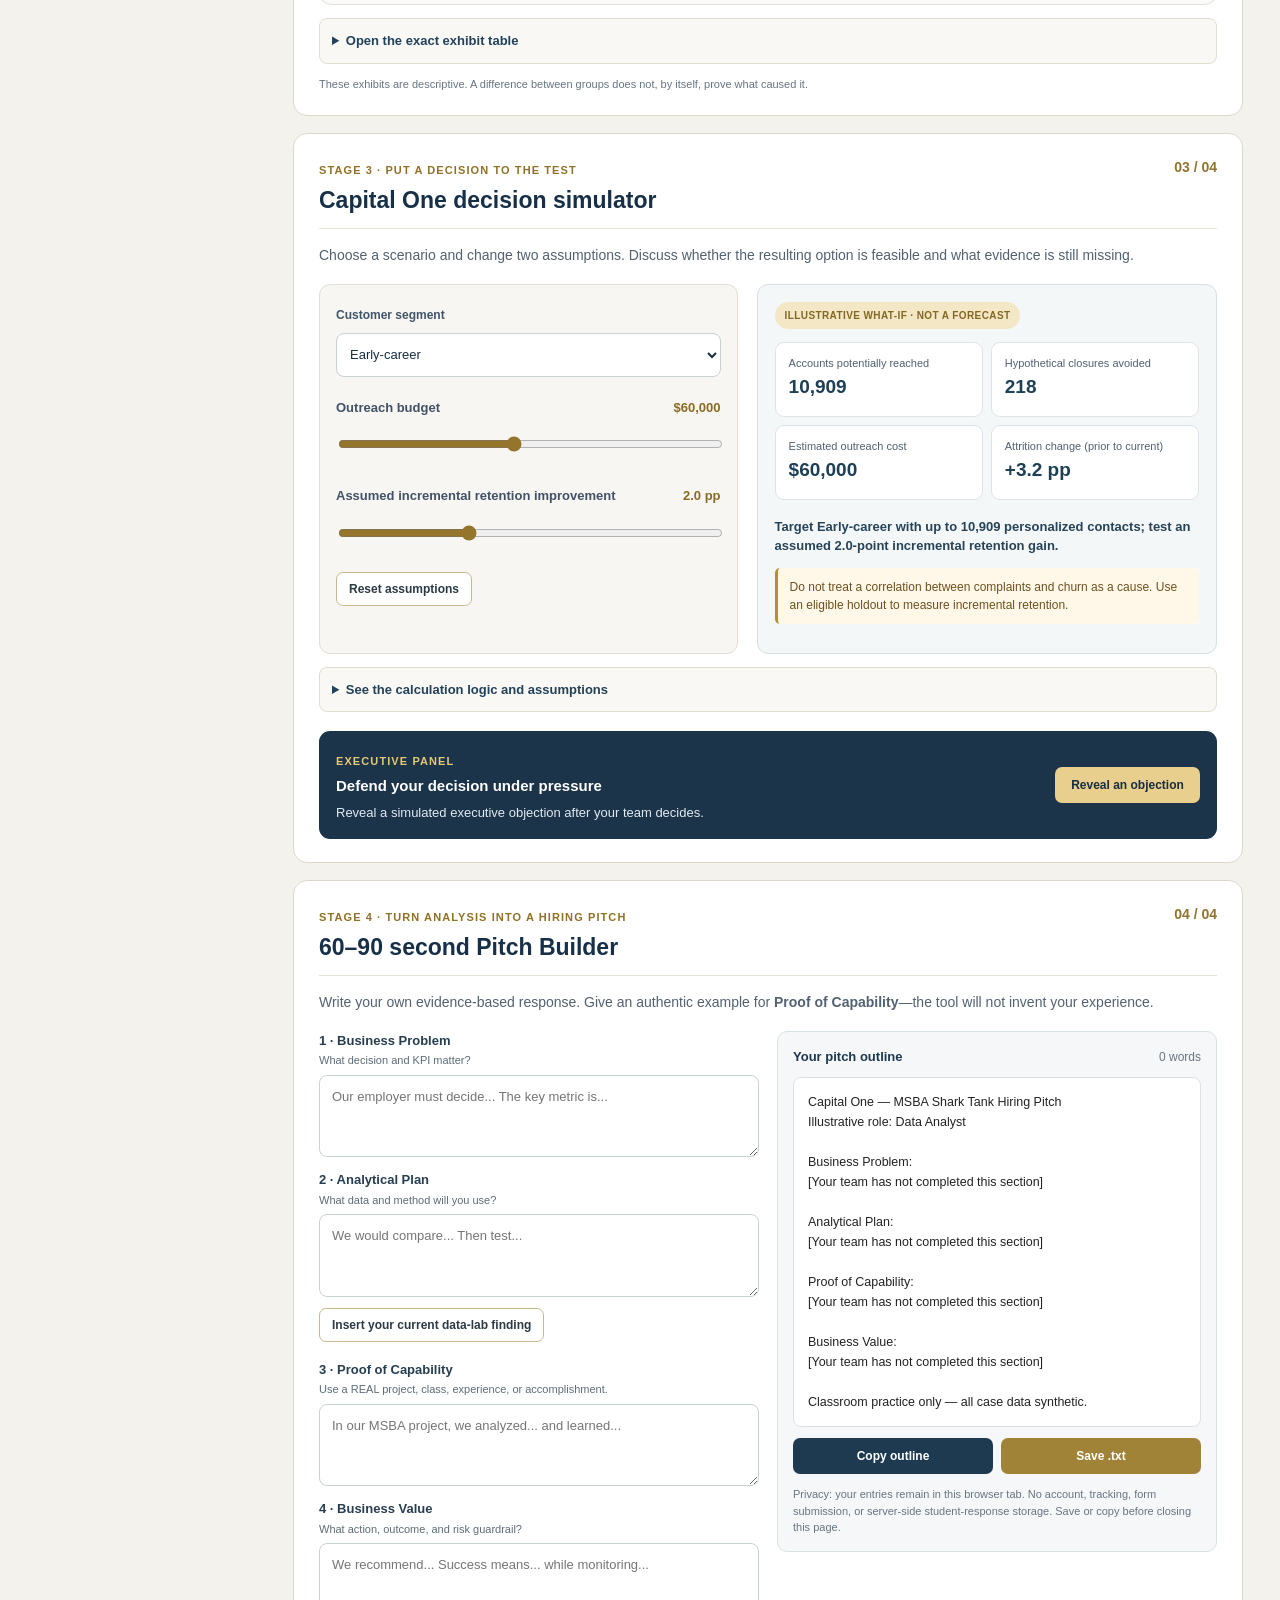
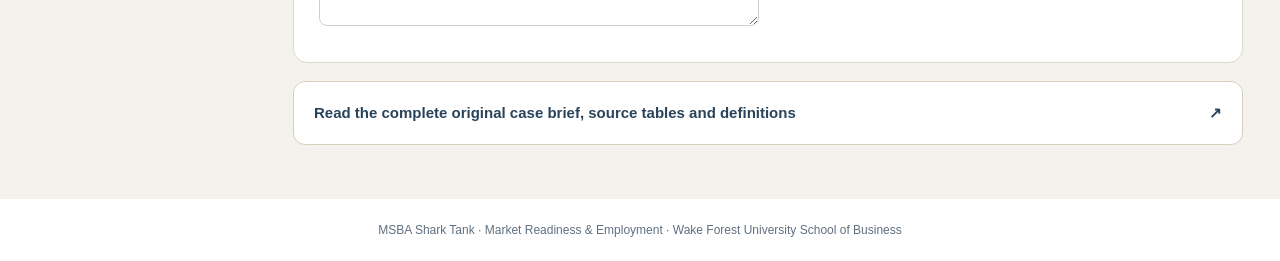
==== commit 96989d78: "Activate interactive dashboards, decision simulators, and client-side pitch builders across 14 MSBA " ====
--- a/shark-tank-2026/index.html
+++ b/shark-tank-2026/index.html
@@ -1,4 +1,4 @@
-<!DOCTYPE html><html lang="en"><head><meta charset="utf-8"><meta name="viewport" content="width=device-width,initial-scale=1"><title>MSBA Shark Tank Case Data Rooms</title><meta name="description" content="Fourteen simulated analytics case briefs for WFUSB MSBA Data-Driven Storytelling."><style>:root{--ink:#182c41;--gold:#94752b;--paper:#f8f6f1;--border:#ded7c9}*{box-sizing:border-box}body{font-family:Inter,Segoe UI,Arial,sans-serif;margin:0;color:#222;background:#f3f2ed;line-height:1.5}header{background:#172a40;color:white;padding:18px clamp(16px,5vw,68px);display:flex;justify-content:space-between;align-items:center}.brand{font-weight:900;line-height:1.3;letter-spacing:.07em}.course{font-size:12px;opacity:.8}.warning{padding:8px 14px;background:#eedbb5;color:#533900;text-align:center;font-size:12px;font-weight:800}.layout{max-width:1240px;margin:24px auto;padding:0 17px;display:grid;grid-template-columns:234px 1fr;gap:22px}nav{background:white;border:1px solid var(--border);border-radius:14px;padding:17px;position:sticky;top:16px;max-height:calc(100vh - 25px);overflow:auto;align-self:start}nav b{display:block;color:var(--gold);font-size:12px;margin-bottom:10px;letter-spacing:.08em}nav a{display:block;color:#243b52;text-decoration:none;padding:9px 10px;font-size:13px;border-radius:8px}nav a.current,nav a:hover{color:white;background:#172a40}.hero{background:#182c41;color:white;padding:27px 30px;border-radius:14px;margin-bottom:16px}.hero h1{font-size:clamp(25px,4vw,38px);line-height:1.17;margin:12px 0}.hero p{margin:10px 0;font-size:14px}.eyebrow{color:#ead08a;font-size:12px;text-transform:uppercase;font-weight:850;letter-spacing:.08em}.actions{margin-top:18px}.actions button{background:#f0d38a;color:#1a2c40;border:0;padding:10px 14px;border-radius:8px;cursor:pointer;margin-right:8px;font-weight:700}.actions button:last-child{background:transparent;color:#ffeca8;border:1px solid #caa24f}.card{background:white;border:1px solid var(--border);padding:21px 23px;border-radius:13px;margin-bottom:15px;break-inside:avoid}.card h2{font-size:20px;color:#172b3e;margin:0 0 10px}.card p{font-size:14px;margin:9px 0}.caps{font-size:11px;font-weight:850;color:var(--gold);text-transform:uppercase;letter-spacing:.12em}.decision{background:#fff7dd;border-left:4px solid #b18d39;padding:15px 18px;border-radius:7px;font-weight:700}.data{overflow-x:auto;border-radius:9px;border:1px solid #e3ddd3}table{border-collapse:collapse;width:100%;font-size:13px}td,th{text-align:left;white-space:nowrap;border-bottom:1px solid #eee9e0;padding:11px 10px}th{background:#eee7d8;color:#263b50}tr:nth-child(even) td{background:#fbfaf7}ul{padding-left:20px}li{margin:6px 0;font-size:14px}.split{display:grid;grid-template-columns:1fr 1fr;gap:14px}.quote{padding:13px;background:#f2f6f9;border:1px solid #dbe3ec;border-radius:8px;font-size:13px}.quote b{display:block;color:#294a68;margin-bottom:7px}.prompts{display:grid;grid-template-columns:1fr 1fr;gap:9px}.prompt{background:#f7f5ef;border:1px solid #e0d8c9;padding:13px;border-radius:8px;font-size:13px}.prompt b{color:#856721}.small{font-size:12px!important;color:#5c6775}.case-picker{display:none}footer{text-align:center;background:white;padding:22px;color:#607080;font-size:12px}@media(max-width:850px){.layout{display:block;margin:10px auto;padding:0 10px}nav{display:none}.case-picker{display:block;margin:14px 0}.case-picker select{width:100%;padding:13px;border:1px solid #ccc;border-radius:8px}header{padding:12px 18px}.course{display:none}.hero{padding:18px}.card{padding:17px}.split,.prompts{grid-template-columns:1fr}td,th{font-size:12px;padding:9px 6px}}@media print{header,.warning,nav,.case-picker,.actions,footer{display:none}.layout{display:block;margin:0;padding:0;max-width:none}body{background:white}.hero,.card{break-inside:avoid}.hero{color:white;-webkit-print-color-adjust:exact;print-color-adjust:exact}.card{padding:14px;margin:8px 0}.hero h1{font-size:26px}}</style></head><body><header><div class="brand">WAKE FOREST UNIVERSITY<br>SCHOOL OF BUSINESS</div><div class="course">MSBA · BAN 6036 · Data-Driven Storytelling<br>December 3, 2026</div></header><div class="warning">EDUCATIONAL CASE SIMULATIONS — ALL EXHIBITS, QUOTES, FIGURES AND BUSINESS CONDITIONS ARE FICTIONAL</div><div class="layout"><nav id="nav" aria-label="Choose case"></nav><main><div class="case-picker"><label for="picker">Switch employer case</label><select id="picker"></select></div><div id="case"></div></main></div><footer>MSBA Shark Tank · Market Readiness &amp; Employment · Wake Forest University School of Business</footer><script id="payload" type="application/json">[{"id":"capital-one","co":"Capital One","ind":"Financial Services","role":"Data Analyst","challenge":"Credit-card attrition rose. Which segment should receive a 90-day retention pilot?","decision":"Recommend a segment, outreach intervention, test design, KPI and risk guardrail.","tables":[["Portfolio attrition (simulated)",["Segment","Starting accounts","Prior 90d attrition","Current 90d attrition","Monthly app active"],[["Early-career","42,000","6.2%","9.4%","58%"],["Students/new credit","28,000","8.0%","11.8%","48%"],["Family households","55,000","5.1%","5.9%","79%"],["Premium","20,000","3.1%","3.3%","86%"]]],["Possible friction signals",["Segment","Complaints/1k","App sessions/mo","Fee disputes","Offer take-up"],[["Early-career","11.0","3.2","3.8%","12%"],["Students/new credit","15.0","2.1","4.9%","9%"],["Family households","6.5","5.7","1.2%","17%"],["Premium","3.8","7.9","0.6%","24%"]]]],"voices":[["Product VP","We can redesign onboarding and offers but cannot change pricing this quarter."],["Service lead","Complaints and closures correlate; we do not know whether service friction caused the closures."]],"limits":["$120,000 pilot; personalized outreach costs ~$5.50 per account.","Use only consented data; do not use protected characteristics for targeting.","Assess incremental attrition reduction and complaints, not response rate alone."],"options":["Target onboarding friction for student/new-credit accounts.","Test service-recovery contact among early-career accounts.","Launch a broad incentive with a control group."],"questions":["Which segment adds the most estimated closures?","What would distinguish pricing from service friction?","How would you estimate causal incremental retention?"],"definitions":"90-day attrition = closed accounts / starting accounts. Counts and rates are simulated."},{"id":"global-lending-services","co":"Global Lending Services","ind":"Auto Finance","role":"Financial Analyst","challenge":"30+ day loan delinquency increased across multiple tiers. Who needs earlier help?","decision":"Prioritize one segment for a fair servicing intervention and select a measurable result.","tables":[["Portfolio performance",["Risk tier","Active loans","Prior 30+ DPD","Current 30+ DPD","Avg loan balance"],[["Prime","30,000","2.1%","2.5%","$24,000"],["Near-prime","24,000","4.9%","6.6%","$20,000"],["Subprime","18,000","9.5%","11.0%","$17,000"],["Thin-file","10,000","7.2%","9.1%","$16,000"]]],["Servicing indicators",["Risk tier","Alerts delivered","Reached ≤7d","Cure after contact","Digital opt-in"],[["Prime","82%","71%","62%","55%"],["Near-prime","74%","58%","46%","40%"],["Subprime","64%","42%","34%","27%"],["Thin-file","59%","39%","30%","24%"]]]],"voices":[["Risk officer","Model expected balance at risk, not just delinquency percentages."],["Borrower support","Outreach must be respectful and comply with fair lending and servicing rules."]],"limits":["$80,000 additional outreach budget for 60 days.","Outreach results are descriptive; a cure after contact is not proof of causation.","Monitor fairness, repayment support, borrower experience and cures."],"options":["Target near-prime new delinquencies.","Improve early self-service reminders for opt-in borrowers.","Use a staggered test across tiers with safeguards."],"questions":["How many extra delinquent accounts arose in each tier?","Where is the largest dollar exposure?","What outcome would show the pilot caused improvement?"],"definitions":"DPD = days past due; cure = account returned to current status. Tiers are non-overlapping; all data simulated."},{"id":"ralph-lauren","co":"Ralph Lauren","ind":"Retail / Consumer Products","role":"Data Analyst","challenge":"Online traffic increased but conversion fell. Is inventory or pricing the culprit?","decision":"Choose one merchandizing or digital test with a margin-aware KPI.","tables":[["Digital performance",["Category","Visits","Prior conversion","Current conversion","Out-of-stock views"],[["Knitwear","180,000","3.6%","2.8%","8.2%"],["Footwear","150,000","3.1%","2.3%","12.8%"],["Accessories","210,000","2.5%","2.4%","2.9%"],["Outerwear","110,000","3.4%","2.7%","5.1%"]]],["Other commercial signals",["Category","Avg order value","Price change","Promo redeemed","Return rate"],[["Knitwear","$126","+6%","14%","11%"],["Footwear","$154","+2%","9%","18%"],["Accessories","$78","+1%","11%","7%"],["Outerwear","$230","+8%","8%","13%"]]]],"voices":[["Merchant lead","Inventory moves take three weeks. We need something measurable soon."],["Digital lead","A new campaign changed visitor mix; do not blame prices without checking cohorts."]],"limits":["$40,000 test budget; only select SKUs may be reallocated.","Discounting may boost orders while damaging gross profit.","Traffic composition changed, so simple before/after comparisons can mislead."],"options":["Fix size availability and stock messaging in footwear.","A/B test offer framing for outerwear.","Test search and product discovery rather than promotions."],"questions":["Which category has the largest implied order shortfall?","What evidence supports an inventory hypothesis?","What is the profit-based success KPI?"],"definitions":"Conversion = orders/visits. Out-of-stock view = product view without selected size available. All figures simulated."},{"id":"the-home-depot","co":"The Home Depot","ind":"Retail / Operations","role":"Business Analyst","challenge":"The same seasonal item is out of stock in some regions and overstocked in others.","decision":"Select a transfer plan that improves availability and has a positive expected economic impact.","tables":[["Regional inventory",["Region","Demand/day","Units on hand","Stockout days/30d","Inbound lead time"],[["Southeast","480","2,400","9","8d"],["Northeast","310","5,580","2","11d"],["Midwest","250","6,250","1","9d"],["West","390","2,730","7","12d"]]],["Transfer options",["Origin → destination","Truck units","Transit","Cost/truck","Handling loss"],[["Midwest → Southeast","1,000","3d","$3,500","1.0%"],["Northeast → Southeast","1,000","4d","$4,100","1.0%"],["Midwest → West","1,000","5d","$5,200","1.5%"],["Northeast → West","1,000","6d","$5,800","1.5%"]]]],"voices":[["Store operations","Every day without stock means missed sales now."],["Finance","Do not move inventory unless recovered contribution exceeds transport and loss."]],"limits":["Gross margin: $28 per sold unit; no close substitute product.","Each donor must retain at least 10 days of supply.","No more than four transfer trucks available this week."],"options":["Prioritize Southeast from Midwest stock.","Split emergency capacity between Southeast and West.","Wait for inbound replenishment and invest in forecasting."],"questions":["Compute days of supply by region.","Which donor can spare units and preserve its minimum cover?","How many incremental sales must each transfer recover to break even?"],"definitions":"Days of supply = units on hand/demand per day. Figures are simulated."},{"id":"deloitte","co":"Deloitte","ind":"Consulting / Advisory","role":"Consultant","challenge":"A client's automation rollout reduced simple-ticket time but made overall service slower.","decision":"Present a root-cause hypothesis and a six-week client improvement pilot.","tables":[["Service journey impact",["Journey","Monthly tickets","Before median","After median","Post escalation"],[["Password/access","12,000","14 min","9 min","8%"],["Billing disputes","8,000","35 min","58 min","39%"],["Returns/refunds","7,000","28 min","44 min","32%"],["Product questions","5,000","24 min","22 min","14%"]]],["Operational signals",["Indicator","Pre-launch","Post-launch","Potential issue"],[["First-contact resolution","72%","61%","Misrouting?"],["Transfers per ticket","1.3","2.1","More handoffs?"],["Staff training","6h","1.5h","Readiness?"],["Satisfaction","4.4/5","3.8/5","Customer impact?"]]]],"voices":[["CIO","Routine tasks improved; reversing all automation would waste the gain."],["Service manager","Exception handling is unclear and training was rushed."]],"limits":["Pilot budget $90,000; no full rollback without security approval.","Billing cases require compliance and audit controls.","Present owner, KPI, 2-week checkpoint and 6-week assessment."],"options":["Redesign billing and returns exception routing.","Add targeted staff training and escalation rules.","Temporarily route complex journeys to specialists."],"questions":["Which journey accounts for the greatest added total minutes?","What is the difference between correlation and a root cause?","Which metric balances speed with resolution quality?"],"definitions":"Median resolution time is per-ticket; multiplying medians by counts is an approximation, not exact time cost. All figures simulated."},{"id":"pwc","co":"PwC","ind":"Consulting / BI","role":"Business Intelligence Analyst","challenge":"Four divisions report the same 'on-time' KPI with incompatible definitions.","decision":"Design a standardized board metric and 30-day reconciliation plan.","tables":[["Reported dashboards",["Division","Cases","On-time cases","Reported rate","Excluded"],[["North America","1,200","1,104","92.0%","Rush"],["Europe","1,000","840","84.0%","None"],["Asia-Pacific","800","768","96.0%","Exceptions"],["Latin America","600","528","88.0%","Weekends"]]],["Hidden definitions",["Division","Start clock","Stop clock","Target","Calendar"],[["North America","Order approval","Shipment","48h","Business"],["Europe","Order receipt","Delivery","72h","Calendar"],["Asia-Pacific","Order receipt","Shipment","48h","Business"],["Latin America","Payment confirmed","Delivery","72h","Business"]]]],"voices":[["CFO","Give the board one defensible number and explain any restatement."],["Region leaders","Please do not rank divisions until the denominators and clock rules align."]],"limits":["Only aggregated data are immediately accessible.","30 days; two analysts plus process owners.","Keep the old calculations reproducible for audit."],"options":["Publish qualified numbers with a limitation statement.","Agree on common timestamps and restate last quarter.","Pause division comparisons and build a data dictionary first."],"questions":["Why is averaging the reported rates unreliable?","Which timestamps must be standardized?","What governance rules prevent the problem from recurring?"],"definitions":"SLA = service-level agreement; 'on time' is not comparable until clock, denominator and exclusions align. Simulated."},{"id":"inmar-intelligence","co":"Inmar Intelligence","ind":"Commerce / Promotional Analytics","role":"Business Intelligence Analyst","challenge":"Promotions raise observed sales—but some sales would have happened anyway.","decision":"Choose what to test next and outline a credible incremental-profit estimate.","tables":[["Campaign results",["Offer","Exposed HH","Exposed sales lift","Control sales lift","Campaign cost"],[["Digital coupon","50,000","+13.5%","+7.1%","$90,000"],["Loyalty points","40,000","+11.2%","+8.8%","$60,000"],["Display","70,000","+9.1%","+8.4%","$35,000"],["Bundle","30,000","+14.9%","+9.4%","$70,000"]]],["Economics",["Offer","Baseline spend/HH","Contribution margin","Redemption rate","Group balance"],[["Digital coupon","$84","32%","18%","Good"],["Loyalty points","$112","35%","22%","Mixed"],["Display","$76","30%","N/A","Weak"],["Bundle","$95","29%","15%","Mixed"]]]],"voices":[["Marketing VP","I want lift we caused—not sales that would have occurred anyway."],["Data science lead","The controls are matched, not randomized, and campaigns overlapped."]],"limits":["$100,000 for next wave across at most two offers.","Do not calculate ROI from observed lift alone.","Build proper holdouts and test for customer overlap."],"options":["Prioritize net-of-control incremental lift.","Prioritize contribution net of cost.","Do a cleaner randomized holdout before scaling."],"questions":["Compute the difference in percentage-point lift for each offer.","Which offer has the strongest apparent incremental impact?","Why do you still need baseline spending and controls?"],"definitions":"HH = household. Control-adjusted lift (pp) ≈ exposed lift minus control lift; not proof of causal effect. Simulated."},{"id":"epic","co":"Epic","ind":"Health IT","role":"Business Analyst","challenge":"A hospital workflow system was implemented, but several units barely use it.","decision":"Choose one adoption barrier to test safely over six weeks.","tables":[["Unit adoption",["Unit","Eligible cases/week","Week 1","Week 8","Extra clicks"],[["Emergency","1,600","33%","46%","12"],["Outpatient","2,400","48%","79%","5"],["Medical-surgical","1,200","41%","55%","10"],["Imaging","900","38%","72%","4"]]],["Friction",["Unit","Support tickets/100","Field errors","Training attend","Safety flags"],[["Emergency","19","14%","61%","3"],["Outpatient","7","5%","93%","0"],["Medical-surgical","16","11%","70%","1"],["Imaging","8","4%","88%","0"]]]],"voices":[["Nurse leader","Patient safety comes before an adoption target."],["IT director","Changes need clinician approval and a reversible test."]],"limits":["Six weeks, 120 total configuration/analyst hours.","No identifiable patient records in this exercise.","Require clinical review; track safety, burden and appropriate adoption."],"options":["Simplify emergency workflow steps.","Train staff in units with low uptake.","Use contextual in-app prompts with safeguards."],"questions":["Which unit offers the largest count of additional appropriately completed cases?","Is low adoption due to clicks, training or case mix?","How do you avoid maximizing unsafe usage?"],"definitions":"Adoption = eligible cases using the new workflow. Extra clicks relative to prior workflow. Simulated."},{"id":"wellnecity","co":"Wellnecity","ind":"Healthcare Analytics","role":"Healthcare Business Analyst","challenge":"A benefits sponsor sees more potentially avoidable emergency-department claims.","decision":"Target a safe navigation pilot that can improve care access without deterring emergency care.","tables":[["ED utilization",["Segment","Members","Prior visits/1k","Current visits/1k","No PCP visit (12m)"],[["Chronic condition adults","8,000","142","174","26%"],["Young adults","11,000","96","128","41%"],["Families","14,000","84","91","18%"],["Older adults","5,000","112","119","14%"]]],["Access and cost",["Segment","Avg claim","After-hours gap","Claim lag","Navigator use"],[["Chronic condition adults","$1,450","28%","45d","21%"],["Young adults","$980","35%","45d","8%"],["Families","$1,120","18%","45d","15%"],["Older adults","$1,680","11%","45d","24%"]]]],"voices":[["Benefits director","We need evidence that access improves, not just a claims reduction."],["Clinical advisor","Claims coding cannot decide whether any individual ED visit was medically necessary."]],"limits":["$180,000 pilot for 90 days; up to 5,000 outreach contacts.","Analyze only aggregated/de-identified data.","Protect urgent-care access and evaluate patient experience."],"options":["Offer primary-care navigation to young adults.","Prioritize chronic-condition outreach and after-hours alternatives.","Validate coding before large expansion."],"questions":["Compute approximate additional visits in each group.","What would test whether access is the driver?","What clinical safety and equity guardrails are essential?"],"definitions":"ED rates are annualized per 1,000 members; 'potentially avoidable' is a claims-classification proxy, not a patient-level judgment. Simulated."},{"id":"cigna","co":"Cigna","ind":"Health Insurance / Operations","role":"Business Analyst","challenge":"Member-service responses slowed even with steady staffing hours.","decision":"Select one process/routing experiment and defend service-quality guardrails.","tables":[["Contact demand and response",["Queue","Prior contacts","Current contacts","Prior response","Current response"],[["Claims","18,000","22,000","12m","29m"],["Benefits","14,000","14,500","10m","18m"],["Prior authorization","9,000","12,000","22m","43m"],["Enrollment","7,000","7,200","13m","14m"]]],["Quality signals",["Queue","Repeat contact 7d","Misroutes","Handle time","Audit pass"],[["Claims","24%","15%","8.8m","96%"],["Benefits","17%","8%","7.2m","97%"],["Prior authorization","31%","21%","14.5m","93%"],["Enrollment","10%","5%","6.1m","98%"]]]],"voices":[["Member services","Fast but inaccurate answers create another call."],["Operations manager","We can adjust routing, not increase headcount."]],"limits":["Max 200 hours of workflow engineering this month.","No shortcuts for medical or regulatory review.","Track accuracy, repeat calls and response time together."],"options":["Triage prior-authorizations by complexity.","Fix common claims information gaps.","Move capacity dynamically across peak queues."],"questions":["Which queue creates most new wait exposure?","What do repeats plus misroutes suggest?","What experiment can isolate routing impact?"],"definitions":"Response time = minutes to first qualified response. Queue staffing hours are roughly unchanged. Simulated."},{"id":"flexport","co":"Flexport","ind":"Supply Chain / Logistics","role":"Business Analyst","challenge":"Late deliveries jumped on a major cross-border trade lane.","decision":"Choose a reliability intervention and quantify its cost versus expected late shipments avoided.","tables":[["Monthly shipment performance",["Service","Shipments","Target days","Actual median","Late rate"],[["Ocean standard","600","28","36","41%"],["Ocean priority","240","25","29","23%"],["Air economy","180","8","10","17%"],["Multimodal","120","22","25","26%"]]],["Delay signals and options",["Service","Port dwell","Customs exams","Capacity roll","Premium/shipment"],[["Ocean standard","6.2d","9%","18%","$0"],["Ocean priority","3.1d","7%","9%","+$650"],["Air economy","0.7d","5%","4%","+$2,800"],["Multimodal","2.4d","6%","11%","+$900"]]]],"voices":[["Operations","Premium services help, but we cannot send everything by air."],["Customer success","Customers value predictable arrival windows, not only speed."]],"limits":["Incremental budget: $150,000 next month.","At most 200 standard shipments may switch to priority.","Customs inspections are not fully controllable."],"options":["Prioritize upgrades on high-risk ocean shipments.","Move bookings earlier to avoid capacity rolls.","Focus on customs data readiness and destination dwell."],"questions":["Estimate number of late shipments per service.","How many $650 upgrades could the budget fund?","What data differentiates port dwell from rolled capacity?"],"definitions":"Late rate = shipments after the target; cause signals can overlap. All figures simulated."},{"id":"red-ventures","co":"Red Ventures","ind":"Digital Marketing","role":"Marketing Analyst","challenge":"Marketing spend rose yet sales-qualified leads barely moved.","decision":"Recommend a budget/targeting experiment using cost per qualified lead plus quality safeguards.","tables":[["Current funnel",["Channel","Spend","Visits","Leads","Qualified"],[["Paid search","$180k","120,000","7,200","1,080"],["SEO/content","$55k","150,000","6,750","1,350"],["Display","$120k","200,000","6,000","540"],["Email/CRM","$35k","80,000","4,800","1,200"]]],["Comparison and overlap",["Channel","Prior spend","Prior qualified","Current qualified","Multi-touch"],[["Paid search","$130k","1,000","1,080","16%"],["SEO/content","$50k","1,300","1,350","25%"],["Display","$75k","520","540","34%"],["Email/CRM","$30k","1,150","1,200","41%"]]]],"voices":[["Marketing","We need a better return on incremental spend, not just impressions."],["Sales operations","Qualified lead definitions and duplicate attribution matter."]],"limits":["Next-month $60,000 experiment; sales headcount fixed.","Last-click attribution may overcredit some channels.","Track quality and downstream sales acceptance."],"options":["Reduce incremental display and test SEO/CRM.","Tighten paid-search targeting via randomized split.","Standardize qualified conversion definitions before scaling."],"questions":["Calculate cost per qualified lead.","Which channel grew leads relative to spend?","How would you detect attribution double counting?"],"definitions":"Qualified = sales-accepted lead; multi-touch prospects saw multiple channels. Simulated."},{"id":"tepper-sports","co":"Tepper Sports & Entertainment","ind":"Sports Business Analytics","role":"Fan Insights Analyst","challenge":"Younger season-ticket holders are renewing at much lower rates.","decision":"Recommend an opt-in fan-retention pilot and the experiment to evaluate incremental renewal.","tables":[["Ticket renewal cohorts",["Age","Eligible holders","Prior renewal","Current renewal","Games attended"],[["18–29","3,000","73%","58%","5.2"],["30–44","4,000","79%","73%","7.1"],["45–59","4,500","85%","83%","8.8"],["60+","2,500","89%","88%","10.2"]]],["Fan economics and engagement",["Age","App engagement","Event participation","Plan price","Contribution/renewal"],[["18–29","34%","16%","$620","$290"],["30–44","52%","24%","$1,050","$510"],["45–59","68%","32%","$1,480","$760"],["60+","71%","29%","$1,620","$840"]]]],"voices":[["Fan experience","Young fans ask for flexible use more than blanket discounts."],["Finance","Pilot benefits must not cost more than incremental renewal contribution."]],"limits":["$200,000 budget, maximum 2,000 pilot accounts.","Only opt-in communications; monitor fan satisfaction.","Randomized control needed to isolate intervention effect."],"options":["Flexible game swaps for young holders.","Targeted experiences for 30–44 accounts.","Segmented renewal messaging tested against holdout."],"questions":["Estimate lost renewals among 18–29 holders.","What incentive can the unit economics support?","Which leading KPIs predict renewal but don't substitute for it?"],"definitions":"Renewal % = renewed/eligible. Contribution is after variable costs. Simulated; not real team business data."},{"id":"charlotte-hornets","co":"Charlotte Hornets","ind":"Sports / Basketball Operations","role":"Basketball Operations Analyst","challenge":"Two possible roster additions have similar box-score averages, but different context and costs.","decision":"Choose a conditional fit-based recommendation and explain the biggest uncertainty.","tables":[["Two fictional candidates",["Metric","Player A","Player B","Interpretation"],[["Points per 36","18.6","18.4","Similar volume"],["True shooting","58.2%","56.5%","Efficiency"],["Usage","22%","26%","Role"],["3-point %","37.8%","39.4%","Spacing"],["Minutes sampled","1,600","2,500","Reliability"]]],["Fit, defense and price",["Metric","Player A","Player B","Interpretation"],[["Adjusted on/off/100","+5.2","+2.1","Context-sensitive"],["Defensive matchup difficulty","73/100","61/100","Higher = harder"],["Games missed","18","8","Availability"],["Annual salary ask","$9.2M","$8.6M","Budget"],["Role archetype","3-and-D wing","Scoring guard","Fit"]]]],"voices":[["Head coach","We need a strong perimeter defender who can play without heavy usage."],["General manager","Budget is ~$10M; we need upside and downside cases."]],"limits":["Candidates and stats are completely fictional and do not describe real players.","No game-tracking, opponent-adjusted film review or medical data available.","Do not treat adjusted on/off as a causal player impact measure."],"options":["Select A for low-usage defense, conditional on health data.","Select B for offense and availability, conditional on defense review.","Defer final decision pending opponent-adjusted tracking."],"questions":["What confounds on/off impact?","How should roster fit change metric weights?","Which three missing datasets would you ask for?"],"definitions":"Usage = possession share; true shooting = scoring efficiency; 3-and-D = perimeter defense plus 3pt offense. All data simulated."}]</script><script>
+<!DOCTYPE html><html lang="en"><head><meta charset="utf-8"><meta name="viewport" content="width=device-width,initial-scale=1"><title>MSBA Shark Tank Case Data Rooms</title><meta name="description" content="Fourteen simulated analytics case briefs for WFUSB MSBA Data-Driven Storytelling."><style>:root{--ink:#182c41;--gold:#94752b;--paper:#f8f6f1;--border:#ded7c9}*{box-sizing:border-box}body{font-family:Inter,Segoe UI,Arial,sans-serif;margin:0;color:#222;background:#f3f2ed;line-height:1.5}header{background:#172a40;color:white;padding:18px clamp(16px,5vw,68px);display:flex;justify-content:space-between;align-items:center}.brand{font-weight:900;line-height:1.3;letter-spacing:.07em}.course{font-size:12px;opacity:.8}.warning{padding:8px 14px;background:#eedbb5;color:#533900;text-align:center;font-size:12px;font-weight:800}.layout{max-width:1240px;margin:24px auto;padding:0 17px;display:grid;grid-template-columns:234px 1fr;gap:22px}nav{background:white;border:1px solid var(--border);border-radius:14px;padding:17px;position:sticky;top:16px;max-height:calc(100vh - 25px);overflow:auto;align-self:start}nav b{display:block;color:var(--gold);font-size:12px;margin-bottom:10px;letter-spacing:.08em}nav a{display:block;color:#243b52;text-decoration:none;padding:9px 10px;font-size:13px;border-radius:8px}nav a.current,nav a:hover{color:white;background:#172a40}.hero{background:#182c41;color:white;padding:27px 30px;border-radius:14px;margin-bottom:16px}.hero h1{font-size:clamp(25px,4vw,38px);line-height:1.17;margin:12px 0}.hero p{margin:10px 0;font-size:14px}.eyebrow{color:#ead08a;font-size:12px;text-transform:uppercase;font-weight:850;letter-spacing:.08em}.actions{margin-top:18px}.actions button{background:#f0d38a;color:#1a2c40;border:0;padding:10px 14px;border-radius:8px;cursor:pointer;margin-right:8px;font-weight:700}.actions button:last-child{background:transparent;color:#ffeca8;border:1px solid #caa24f}.card{background:white;border:1px solid var(--border);padding:21px 23px;border-radius:13px;margin-bottom:15px;break-inside:avoid}.card h2{font-size:20px;color:#172b3e;margin:0 0 10px}.card p{font-size:14px;margin:9px 0}.caps{font-size:11px;font-weight:850;color:var(--gold);text-transform:uppercase;letter-spacing:.12em}.decision{background:#fff7dd;border-left:4px solid #b18d39;padding:15px 18px;border-radius:7px;font-weight:700}.data{overflow-x:auto;border-radius:9px;border:1px solid #e3ddd3}table{border-collapse:collapse;width:100%;font-size:13px}td,th{text-align:left;white-space:nowrap;border-bottom:1px solid #eee9e0;padding:11px 10px}th{background:#eee7d8;color:#263b50}tr:nth-child(even) td{background:#fbfaf7}ul{padding-left:20px}li{margin:6px 0;font-size:14px}.split{display:grid;grid-template-columns:1fr 1fr;gap:14px}.quote{padding:13px;background:#f2f6f9;border:1px solid #dbe3ec;border-radius:8px;font-size:13px}.quote b{display:block;color:#294a68;margin-bottom:7px}.prompts{display:grid;grid-template-columns:1fr 1fr;gap:9px}.prompt{background:#f7f5ef;border:1px solid #e0d8c9;padding:13px;border-radius:8px;font-size:13px}.prompt b{color:#856721}.small{font-size:12px!important;color:#5c6775}.case-picker{display:none}footer{text-align:center;background:white;padding:22px;color:#607080;font-size:12px}@media(max-width:850px){.layout{display:block;margin:10px auto;padding:0 10px}nav{display:none}.case-picker{display:block;margin:14px 0}.case-picker select{width:100%;padding:13px;border:1px solid #ccc;border-radius:8px}header{padding:12px 18px}.course{display:none}.hero{padding:18px}.card{padding:17px}.split,.prompts{grid-template-columns:1fr}td,th{font-size:12px;padding:9px 6px}}@media print{header,.warning,nav,.case-picker,.actions,footer{display:none}.layout{display:block;margin:0;padding:0;max-width:none}body{background:white}.hero,.card{break-inside:avoid}.hero{color:white;-webkit-print-color-adjust:exact;print-color-adjust:exact}.card{padding:14px;margin:8px 0}.hero h1{font-size:26px}}</style><link rel="stylesheet" href="./interactive.css?v=20261120-1"></head><body><header><div class="brand">WAKE FOREST UNIVERSITY<br>SCHOOL OF BUSINESS</div><div class="course">MSBA · BAN 6036 · Data-Driven Storytelling<br>December 3, 2026</div></header><div class="warning">EDUCATIONAL CASE SIMULATIONS — ALL EXHIBITS, QUOTES, FIGURES AND BUSINESS CONDITIONS ARE FICTIONAL</div><div class="layout"><nav id="nav" aria-label="Choose case"></nav><main><div class="case-picker"><label for="picker">Switch employer case</label><select id="picker"></select></div><div id="case"></div></main></div><footer>MSBA Shark Tank · Market Readiness &amp; Employment · Wake Forest University School of Business</footer><script id="payload" type="application/json">[{"id":"capital-one","co":"Capital One","ind":"Financial Services","role":"Data Analyst","challenge":"Credit-card attrition rose. Which segment should receive a 90-day retention pilot?","decision":"Recommend a segment, outreach intervention, test design, KPI and risk guardrail.","tables":[["Portfolio attrition (simulated)",["Segment","Starting accounts","Prior 90d attrition","Current 90d attrition","Monthly app active"],[["Early-career","42,000","6.2%","9.4%","58%"],["Students/new credit","28,000","8.0%","11.8%","48%"],["Family households","55,000","5.1%","5.9%","79%"],["Premium","20,000","3.1%","3.3%","86%"]]],["Possible friction signals",["Segment","Complaints/1k","App sessions/mo","Fee disputes","Offer take-up"],[["Early-career","11.0","3.2","3.8%","12%"],["Students/new credit","15.0","2.1","4.9%","9%"],["Family households","6.5","5.7","1.2%","17%"],["Premium","3.8","7.9","0.6%","24%"]]]],"voices":[["Product VP","We can redesign onboarding and offers but cannot change pricing this quarter."],["Service lead","Complaints and closures correlate; we do not know whether service friction caused the closures."]],"limits":["$120,000 pilot; personalized outreach costs ~$5.50 per account.","Use only consented data; do not use protected characteristics for targeting.","Assess incremental attrition reduction and complaints, not response rate alone."],"options":["Target onboarding friction for student/new-credit accounts.","Test service-recovery contact among early-career accounts.","Launch a broad incentive with a control group."],"questions":["Which segment adds the most estimated closures?","What would distinguish pricing from service friction?","How would you estimate causal incremental retention?"],"definitions":"90-day attrition = closed accounts / starting accounts. Counts and rates are simulated."},{"id":"global-lending-services","co":"Global Lending Services","ind":"Auto Finance","role":"Financial Analyst","challenge":"30+ day loan delinquency increased across multiple tiers. Who needs earlier help?","decision":"Prioritize one segment for a fair servicing intervention and select a measurable result.","tables":[["Portfolio performance",["Risk tier","Active loans","Prior 30+ DPD","Current 30+ DPD","Avg loan balance"],[["Prime","30,000","2.1%","2.5%","$24,000"],["Near-prime","24,000","4.9%","6.6%","$20,000"],["Subprime","18,000","9.5%","11.0%","$17,000"],["Thin-file","10,000","7.2%","9.1%","$16,000"]]],["Servicing indicators",["Risk tier","Alerts delivered","Reached ≤7d","Cure after contact","Digital opt-in"],[["Prime","82%","71%","62%","55%"],["Near-prime","74%","58%","46%","40%"],["Subprime","64%","42%","34%","27%"],["Thin-file","59%","39%","30%","24%"]]]],"voices":[["Risk officer","Model expected balance at risk, not just delinquency percentages."],["Borrower support","Outreach must be respectful and comply with fair lending and servicing rules."]],"limits":["$80,000 additional outreach budget for 60 days.","Outreach results are descriptive; a cure after contact is not proof of causation.","Monitor fairness, repayment support, borrower experience and cures."],"options":["Target near-prime new delinquencies.","Improve early self-service reminders for opt-in borrowers.","Use a staggered test across tiers with safeguards."],"questions":["How many extra delinquent accounts arose in each tier?","Where is the largest dollar exposure?","What outcome would show the pilot caused improvement?"],"definitions":"DPD = days past due; cure = account returned to current status. Tiers are non-overlapping; all data simulated."},{"id":"ralph-lauren","co":"Ralph Lauren","ind":"Retail / Consumer Products","role":"Data Analyst","challenge":"Online traffic increased but conversion fell. Is inventory or pricing the culprit?","decision":"Choose one merchandizing or digital test with a margin-aware KPI.","tables":[["Digital performance",["Category","Visits","Prior conversion","Current conversion","Out-of-stock views"],[["Knitwear","180,000","3.6%","2.8%","8.2%"],["Footwear","150,000","3.1%","2.3%","12.8%"],["Accessories","210,000","2.5%","2.4%","2.9%"],["Outerwear","110,000","3.4%","2.7%","5.1%"]]],["Other commercial signals",["Category","Avg order value","Price change","Promo redeemed","Return rate"],[["Knitwear","$126","+6%","14%","11%"],["Footwear","$154","+2%","9%","18%"],["Accessories","$78","+1%","11%","7%"],["Outerwear","$230","+8%","8%","13%"]]]],"voices":[["Merchant lead","Inventory moves take three weeks. We need something measurable soon."],["Digital lead","A new campaign changed visitor mix; do not blame prices without checking cohorts."]],"limits":["$40,000 test budget; only select SKUs may be reallocated.","Discounting may boost orders while damaging gross profit.","Traffic composition changed, so simple before/after comparisons can mislead."],"options":["Fix size availability and stock messaging in footwear.","A/B test offer framing for outerwear.","Test search and product discovery rather than promotions."],"questions":["Which category has the largest implied order shortfall?","What evidence supports an inventory hypothesis?","What is the profit-based success KPI?"],"definitions":"Conversion = orders/visits. Out-of-stock view = product view without selected size available. All figures simulated."},{"id":"the-home-depot","co":"The Home Depot","ind":"Retail / Operations","role":"Business Analyst","challenge":"The same seasonal item is out of stock in some regions and overstocked in others.","decision":"Select a transfer plan that improves availability and has a positive expected economic impact.","tables":[["Regional inventory",["Region","Demand/day","Units on hand","Stockout days/30d","Inbound lead time"],[["Southeast","480","2,400","9","8d"],["Northeast","310","5,580","2","11d"],["Midwest","250","6,250","1","9d"],["West","390","2,730","7","12d"]]],["Transfer options",["Origin → destination","Truck units","Transit","Cost/truck","Handling loss"],[["Midwest → Southeast","1,000","3d","$3,500","1.0%"],["Northeast → Southeast","1,000","4d","$4,100","1.0%"],["Midwest → West","1,000","5d","$5,200","1.5%"],["Northeast → West","1,000","6d","$5,800","1.5%"]]]],"voices":[["Store operations","Every day without stock means missed sales now."],["Finance","Do not move inventory unless recovered contribution exceeds transport and loss."]],"limits":["Gross margin: $28 per sold unit; no close substitute product.","Each donor must retain at least 10 days of supply.","No more than four transfer trucks available this week."],"options":["Prioritize Southeast from Midwest stock.","Split emergency capacity between Southeast and West.","Wait for inbound replenishment and invest in forecasting."],"questions":["Compute days of supply by region.","Which donor can spare units and preserve its minimum cover?","How many incremental sales must each transfer recover to break even?"],"definitions":"Days of supply = units on hand/demand per day. Figures are simulated."},{"id":"deloitte","co":"Deloitte","ind":"Consulting / Advisory","role":"Consultant","challenge":"A client's automation rollout reduced simple-ticket time but made overall service slower.","decision":"Present a root-cause hypothesis and a six-week client improvement pilot.","tables":[["Service journey impact",["Journey","Monthly tickets","Before median","After median","Post escalation"],[["Password/access","12,000","14 min","9 min","8%"],["Billing disputes","8,000","35 min","58 min","39%"],["Returns/refunds","7,000","28 min","44 min","32%"],["Product questions","5,000","24 min","22 min","14%"]]],["Operational signals",["Indicator","Pre-launch","Post-launch","Potential issue"],[["First-contact resolution","72%","61%","Misrouting?"],["Transfers per ticket","1.3","2.1","More handoffs?"],["Staff training","6h","1.5h","Readiness?"],["Satisfaction","4.4/5","3.8/5","Customer impact?"]]]],"voices":[["CIO","Routine tasks improved; reversing all automation would waste the gain."],["Service manager","Exception handling is unclear and training was rushed."]],"limits":["Pilot budget $90,000; no full rollback without security approval.","Billing cases require compliance and audit controls.","Present owner, KPI, 2-week checkpoint and 6-week assessment."],"options":["Redesign billing and returns exception routing.","Add targeted staff training and escalation rules.","Temporarily route complex journeys to specialists."],"questions":["Which journey accounts for the greatest added total minutes?","What is the difference between correlation and a root cause?","Which metric balances speed with resolution quality?"],"definitions":"Median resolution time is per-ticket; multiplying medians by counts is an approximation, not exact time cost. All figures simulated."},{"id":"pwc","co":"PwC","ind":"Consulting / BI","role":"Business Intelligence Analyst","challenge":"Four divisions report the same 'on-time' KPI with incompatible definitions.","decision":"Design a standardized board metric and 30-day reconciliation plan.","tables":[["Reported dashboards",["Division","Cases","On-time cases","Reported rate","Excluded"],[["North America","1,200","1,104","92.0%","Rush"],["Europe","1,000","840","84.0%","None"],["Asia-Pacific","800","768","96.0%","Exceptions"],["Latin America","600","528","88.0%","Weekends"]]],["Hidden definitions",["Division","Start clock","Stop clock","Target","Calendar"],[["North America","Order approval","Shipment","48h","Business"],["Europe","Order receipt","Delivery","72h","Calendar"],["Asia-Pacific","Order receipt","Shipment","48h","Business"],["Latin America","Payment confirmed","Delivery","72h","Business"]]]],"voices":[["CFO","Give the board one defensible number and explain any restatement."],["Region leaders","Please do not rank divisions until the denominators and clock rules align."]],"limits":["Only aggregated data are immediately accessible.","30 days; two analysts plus process owners.","Keep the old calculations reproducible for audit."],"options":["Publish qualified numbers with a limitation statement.","Agree on common timestamps and restate last quarter.","Pause division comparisons and build a data dictionary first."],"questions":["Why is averaging the reported rates unreliable?","Which timestamps must be standardized?","What governance rules prevent the problem from recurring?"],"definitions":"SLA = service-level agreement; 'on time' is not comparable until clock, denominator and exclusions align. Simulated."},{"id":"inmar-intelligence","co":"Inmar Intelligence","ind":"Commerce / Promotional Analytics","role":"Business Intelligence Analyst","challenge":"Promotions raise observed sales—but some sales would have happened anyway.","decision":"Choose what to test next and outline a credible incremental-profit estimate.","tables":[["Campaign results",["Offer","Exposed HH","Exposed sales lift","Control sales lift","Campaign cost"],[["Digital coupon","50,000","+13.5%","+7.1%","$90,000"],["Loyalty points","40,000","+11.2%","+8.8%","$60,000"],["Display","70,000","+9.1%","+8.4%","$35,000"],["Bundle","30,000","+14.9%","+9.4%","$70,000"]]],["Economics",["Offer","Baseline spend/HH","Contribution margin","Redemption rate","Group balance"],[["Digital coupon","$84","32%","18%","Good"],["Loyalty points","$112","35%","22%","Mixed"],["Display","$76","30%","N/A","Weak"],["Bundle","$95","29%","15%","Mixed"]]]],"voices":[["Marketing VP","I want lift we caused—not sales that would have occurred anyway."],["Data science lead","The controls are matched, not randomized, and campaigns overlapped."]],"limits":["$100,000 for next wave across at most two offers.","Do not calculate ROI from observed lift alone.","Build proper holdouts and test for customer overlap."],"options":["Prioritize net-of-control incremental lift.","Prioritize contribution net of cost.","Do a cleaner randomized holdout before scaling."],"questions":["Compute the difference in percentage-point lift for each offer.","Which offer has the strongest apparent incremental impact?","Why do you still need baseline spending and controls?"],"definitions":"HH = household. Control-adjusted lift (pp) ≈ exposed lift minus control lift; not proof of causal effect. Simulated."},{"id":"epic","co":"Epic","ind":"Health IT","role":"Business Analyst","challenge":"A hospital workflow system was implemented, but several units barely use it.","decision":"Choose one adoption barrier to test safely over six weeks.","tables":[["Unit adoption",["Unit","Eligible cases/week","Week 1","Week 8","Extra clicks"],[["Emergency","1,600","33%","46%","12"],["Outpatient","2,400","48%","79%","5"],["Medical-surgical","1,200","41%","55%","10"],["Imaging","900","38%","72%","4"]]],["Friction",["Unit","Support tickets/100","Field errors","Training attend","Safety flags"],[["Emergency","19","14%","61%","3"],["Outpatient","7","5%","93%","0"],["Medical-surgical","16","11%","70%","1"],["Imaging","8","4%","88%","0"]]]],"voices":[["Nurse leader","Patient safety comes before an adoption target."],["IT director","Changes need clinician approval and a reversible test."]],"limits":["Six weeks, 120 total configuration/analyst hours.","No identifiable patient records in this exercise.","Require clinical review; track safety, burden and appropriate adoption."],"options":["Simplify emergency workflow steps.","Train staff in units with low uptake.","Use contextual in-app prompts with safeguards."],"questions":["Which unit offers the largest count of additional appropriately completed cases?","Is low adoption due to clicks, training or case mix?","How do you avoid maximizing unsafe usage?"],"definitions":"Adoption = eligible cases using the new workflow. Extra clicks relative to prior workflow. Simulated."},{"id":"wellnecity","co":"Wellnecity","ind":"Healthcare Analytics","role":"Healthcare Business Analyst","challenge":"A benefits sponsor sees more potentially avoidable emergency-department claims.","decision":"Target a safe navigation pilot that can improve care access without deterring emergency care.","tables":[["ED utilization",["Segment","Members","Prior visits/1k","Current visits/1k","No PCP visit (12m)"],[["Chronic condition adults","8,000","142","174","26%"],["Young adults","11,000","96","128","41%"],["Families","14,000","84","91","18%"],["Older adults","5,000","112","119","14%"]]],["Access and cost",["Segment","Avg claim","After-hours gap","Claim lag","Navigator use"],[["Chronic condition adults","$1,450","28%","45d","21%"],["Young adults","$980","35%","45d","8%"],["Families","$1,120","18%","45d","15%"],["Older adults","$1,680","11%","45d","24%"]]]],"voices":[["Benefits director","We need evidence that access improves, not just a claims reduction."],["Clinical advisor","Claims coding cannot decide whether any individual ED visit was medically necessary."]],"limits":["$180,000 pilot for 90 days; up to 5,000 outreach contacts.","Analyze only aggregated/de-identified data.","Protect urgent-care access and evaluate patient experience."],"options":["Offer primary-care navigation to young adults.","Prioritize chronic-condition outreach and after-hours alternatives.","Validate coding before large expansion."],"questions":["Compute approximate additional visits in each group.","What would test whether access is the driver?","What clinical safety and equity guardrails are essential?"],"definitions":"ED rates are annualized per 1,000 members; 'potentially avoidable' is a claims-classification proxy, not a patient-level judgment. Simulated."},{"id":"cigna","co":"Cigna","ind":"Health Insurance / Operations","role":"Business Analyst","challenge":"Member-service responses slowed even with steady staffing hours.","decision":"Select one process/routing experiment and defend service-quality guardrails.","tables":[["Contact demand and response",["Queue","Prior contacts","Current contacts","Prior response","Current response"],[["Claims","18,000","22,000","12m","29m"],["Benefits","14,000","14,500","10m","18m"],["Prior authorization","9,000","12,000","22m","43m"],["Enrollment","7,000","7,200","13m","14m"]]],["Quality signals",["Queue","Repeat contact 7d","Misroutes","Handle time","Audit pass"],[["Claims","24%","15%","8.8m","96%"],["Benefits","17%","8%","7.2m","97%"],["Prior authorization","31%","21%","14.5m","93%"],["Enrollment","10%","5%","6.1m","98%"]]]],"voices":[["Member services","Fast but inaccurate answers create another call."],["Operations manager","We can adjust routing, not increase headcount."]],"limits":["Max 200 hours of workflow engineering this month.","No shortcuts for medical or regulatory review.","Track accuracy, repeat calls and response time together."],"options":["Triage prior-authorizations by complexity.","Fix common claims information gaps.","Move capacity dynamically across peak queues."],"questions":["Which queue creates most new wait exposure?","What do repeats plus misroutes suggest?","What experiment can isolate routing impact?"],"definitions":"Response time = minutes to first qualified response. Queue staffing hours are roughly unchanged. Simulated."},{"id":"flexport","co":"Flexport","ind":"Supply Chain / Logistics","role":"Business Analyst","challenge":"Late deliveries jumped on a major cross-border trade lane.","decision":"Choose a reliability intervention and quantify its cost versus expected late shipments avoided.","tables":[["Monthly shipment performance",["Service","Shipments","Target days","Actual median","Late rate"],[["Ocean standard","600","28","36","41%"],["Ocean priority","240","25","29","23%"],["Air economy","180","8","10","17%"],["Multimodal","120","22","25","26%"]]],["Delay signals and options",["Service","Port dwell","Customs exams","Capacity roll","Premium/shipment"],[["Ocean standard","6.2d","9%","18%","$0"],["Ocean priority","3.1d","7%","9%","+$650"],["Air economy","0.7d","5%","4%","+$2,800"],["Multimodal","2.4d","6%","11%","+$900"]]]],"voices":[["Operations","Premium services help, but we cannot send everything by air."],["Customer success","Customers value predictable arrival windows, not only speed."]],"limits":["Incremental budget: $150,000 next month.","At most 200 standard shipments may switch to priority.","Customs inspections are not fully controllable."],"options":["Prioritize upgrades on high-risk ocean shipments.","Move bookings earlier to avoid capacity rolls.","Focus on customs data readiness and destination dwell."],"questions":["Estimate number of late shipments per service.","How many $650 upgrades could the budget fund?","What data differentiates port dwell from rolled capacity?"],"definitions":"Late rate = shipments after the target; cause signals can overlap. All figures simulated."},{"id":"red-ventures","co":"Red Ventures","ind":"Digital Marketing","role":"Marketing Analyst","challenge":"Marketing spend rose yet sales-qualified leads barely moved.","decision":"Recommend a budget/targeting experiment using cost per qualified lead plus quality safeguards.","tables":[["Current funnel",["Channel","Spend","Visits","Leads","Qualified"],[["Paid search","$180k","120,000","7,200","1,080"],["SEO/content","$55k","150,000","6,750","1,350"],["Display","$120k","200,000","6,000","540"],["Email/CRM","$35k","80,000","4,800","1,200"]]],["Comparison and overlap",["Channel","Prior spend","Prior qualified","Current qualified","Multi-touch"],[["Paid search","$130k","1,000","1,080","16%"],["SEO/content","$50k","1,300","1,350","25%"],["Display","$75k","520","540","34%"],["Email/CRM","$30k","1,150","1,200","41%"]]]],"voices":[["Marketing","We need a better return on incremental spend, not just impressions."],["Sales operations","Qualified lead definitions and duplicate attribution matter."]],"limits":["Next-month $60,000 experiment; sales headcount fixed.","Last-click attribution may overcredit some channels.","Track quality and downstream sales acceptance."],"options":["Reduce incremental display and test SEO/CRM.","Tighten paid-search targeting via randomized split.","Standardize qualified conversion definitions before scaling."],"questions":["Calculate cost per qualified lead.","Which channel grew leads relative to spend?","How would you detect attribution double counting?"],"definitions":"Qualified = sales-accepted lead; multi-touch prospects saw multiple channels. Simulated."},{"id":"tepper-sports","co":"Tepper Sports & Entertainment","ind":"Sports Business Analytics","role":"Fan Insights Analyst","challenge":"Younger season-ticket holders are renewing at much lower rates.","decision":"Recommend an opt-in fan-retention pilot and the experiment to evaluate incremental renewal.","tables":[["Ticket renewal cohorts",["Age","Eligible holders","Prior renewal","Current renewal","Games attended"],[["18–29","3,000","73%","58%","5.2"],["30–44","4,000","79%","73%","7.1"],["45–59","4,500","85%","83%","8.8"],["60+","2,500","89%","88%","10.2"]]],["Fan economics and engagement",["Age","App engagement","Event participation","Plan price","Contribution/renewal"],[["18–29","34%","16%","$620","$290"],["30–44","52%","24%","$1,050","$510"],["45–59","68%","32%","$1,480","$760"],["60+","71%","29%","$1,620","$840"]]]],"voices":[["Fan experience","Young fans ask for flexible use more than blanket discounts."],["Finance","Pilot benefits must not cost more than incremental renewal contribution."]],"limits":["$200,000 budget, maximum 2,000 pilot accounts.","Only opt-in communications; monitor fan satisfaction.","Randomized control needed to isolate intervention effect."],"options":["Flexible game swaps for young holders.","Targeted experiences for 30–44 accounts.","Segmented renewal messaging tested against holdout."],"questions":["Estimate lost renewals among 18–29 holders.","What incentive can the unit economics support?","Which leading KPIs predict renewal but don't substitute for it?"],"definitions":"Renewal % = renewed/eligible. Contribution is after variable costs. Simulated; not real team business data."},{"id":"charlotte-hornets","co":"Charlotte Hornets","ind":"Sports / Basketball Operations","role":"Basketball Operations Analyst","challenge":"Two possible roster additions have similar box-score averages, but different context and costs.","decision":"Choose a conditional fit-based recommendation and explain the biggest uncertainty.","tables":[["Two fictional candidates",["Metric","Player A","Player B","Interpretation"],[["Points per 36","18.6","18.4","Similar volume"],["True shooting","58.2%","56.5%","Efficiency"],["Usage","22%","26%","Role"],["3-point %","37.8%","39.4%","Spacing"],["Minutes sampled","1,600","2,500","Reliability"]]],["Fit, defense and price",["Metric","Player A","Player B","Interpretation"],[["Adjusted on/off/100","+5.2","+2.1","Context-sensitive"],["Defensive matchup difficulty","73/100","61/100","Higher = harder"],["Games missed","18","8","Availability"],["Annual salary ask","$9.2M","$8.6M","Budget"],["Role archetype","3-and-D wing","Scoring guard","Fit"]]]],"voices":[["Head coach","We need a strong perimeter defender who can play without heavy usage."],["General manager","Budget is ~$10M; we need upside and downside cases."]],"limits":["Candidates and stats are completely fictional and do not describe real players.","No game-tracking, opponent-adjusted film review or medical data available.","Do not treat adjusted on/off as a causal player impact measure."],"options":["Select A for low-usage defense, conditional on health data.","Select B for offense and availability, conditional on defense review.","Defer final decision pending opponent-adjusted tracking."],"questions":["What confounds on/off impact?","How should roster fit change metric weights?","Which three missing datasets would you ask for?"],"definitions":"Usage = possession share; true shooting = scoring efficiency; 3-and-D = perimeter defense plus 3pt offense. All data simulated."}]</script><script>
 const CASES=JSON.parse(document.getElementById("payload").textContent),esc=(s)=>String(s).replace(/&/g,"&amp;").replace(/</g,"&lt;").replace(/>/g,"&gt;").replace(/"/g,"&quot;");
 const qs=new URLSearchParams(location.search),id=qs.get("case"),c=CASES.find(x=>x.id===id)||CASES[0],i=CASES.indexOf(c);
 const nav=document.getElementById("nav");nav.innerHTML="<b>SELECT AN EMPLOYER</b>"+CASES.map((x,j)=>'<a class="'+(x.id===c.id?"current":"")+'" href="?case='+x.id+'">'+String(j+1).padStart(2,"0")+" · "+esc(x.co)+"</a>").join("");
@@ -16,4 +16,4 @@
 '<div class="card"><p class="caps">THINK CRITICALLY</p><h2>Questions to challenge your recommendation</h2>'+ul(c.questions)+'</div>'+
 '<div class="card"><p class="caps">SOURCE & DEFINITIONS</p><h2>Interpret the data responsibly</h2><p>'+esc(c.definitions)+'</p><p class="small">These cases were created for the Wake Forest University School of Business MSBA BAN 6036 learning activity. Company names are educational context only. No metrics, role descriptions, quotes or case events are company-provided or current vacancies. A relationship between indicators is not proof of causation.</p></div>';
 document.getElementById("copy").onclick=async()=>{try{await navigator.clipboard.writeText(location.href);alert("Case link copied")}catch(e){prompt("Copy this link:",location.href)}};
-document.title=c.co+" | MSBA Shark Tank Data Room";</script></body></html>+document.title=c.co+" | MSBA Shark Tank Data Room";</script><script src="./interactive.js?v=20261120-1"></script></body></html>
--- a/shark-tank-2026/interactive.css
+++ b/shark-tank-2026/interactive.css
@@ -0,0 +1,12 @@
+/* WFUSB MSBA Shark Tank interactive case rooms, client-only. */
+html{scroll-behavior:smooth}.ic-enabled .hero{margin-bottom:14px}.ic-hero-note{margin:15px 0 3px!important;color:#f0d487!important;font-size:12px!important;letter-spacing:.04em;font-weight:750}
+.ic-app{--ic-ink:#172b3d;--ic-gold:#94752b;--ic-surface:#f8f6f1;--ic-line:#e4dfd5;--ic-muted:#596779;--ic-soft:#ebf0f4;margin-bottom:18px}.ic-app *{box-sizing:border-box}
+.ic-stage-nav{display:grid;grid-template-columns:repeat(4,minmax(0,1fr));gap:8px;margin-bottom:14px}.ic-stage-nav a{text-decoration:none;text-align:center;background:white;color:#173047;border:1px solid #d4d0c5;border-radius:9px;padding:11px 7px;font-size:13px;font-weight:760;line-height:1.3}.ic-stage-nav a:hover,.ic-stage-nav a:focus-visible{background:#172b3d;color:white;outline:2px solid #b49144;outline-offset:2px}
+.ic-timer-strip{display:flex;align-items:center;justify-content:space-between;gap:15px;background:#f0e5cb;border:1px solid #dfc88e;border-radius:12px;padding:13px 17px;margin:0 0 16px}.ic-timer-strip b{display:block;font-size:14px;color:#263744}.ic-timer-strip span{display:block;font-size:12px;color:#62583e;margin-top:3px}.ic-timer-controls{display:flex;align-items:center;gap:8px;white-space:nowrap}.ic-timer-controls strong{font-variant-numeric:tabular-nums;font-size:24px;color:#23394e;margin-right:6px}.ic-timer-controls strong.ic-done{color:#a23b32}.ic-timer-controls button,.ic-soft-button{background:white;border:1px solid #c8b98f;color:#2b3a45;border-radius:7px;padding:9px 12px;font-size:12px;font-weight:800;cursor:pointer}.ic-soft-button:hover,.ic-timer-controls button:hover{background:#f6e6bd}.ic-app button:focus-visible,.ic-app select:focus-visible,.ic-app input:focus-visible,.ic-app textarea:focus-visible{outline:3px solid #aa8530;outline-offset:2px}
+.ic-panel{background:white;border:1px solid #ded8ca;border-radius:14px;padding:23px 25px;margin-bottom:17px;scroll-margin-top:15px}.ic-panel-heading{display:flex;align-items:start;justify-content:space-between;gap:12px;border-bottom:1px solid #e7e2d8;padding-bottom:13px;margin-bottom:16px}.ic-kicker{font-size:11px;color:#907126;text-transform:uppercase;font-weight:850;letter-spacing:.10em}.ic-panel-heading h2{font-size:23px;line-height:1.2;color:#173047;margin:6px 0 0}.ic-counter{color:#91752e;font-weight:800;white-space:nowrap;font-size:14px}.ic-decision{font-size:17px;background:#fbf4e5;border-left:4px solid #a8842e;border-radius:7px;padding:13px 17px;line-height:1.45;font-weight:680}.ic-two-col{display:grid;grid-template-columns:1fr 1fr;gap:20px}.ic-panel h3{font-size:15px;color:#21394e;margin:15px 0 9px}.ic-voice{background:#f1f5f8;border:1px solid #dce3e9;border-radius:9px;margin:8px 0;padding:12px;font-size:13px}.ic-voice b{display:block;color:#19405d;margin:0 0 5px}.ic-voice span{display:block}.ic-list{padding-left:19px;margin:8px 0}.ic-list li{font-size:13px;margin:7px 0}.ic-options{margin-top:10px;padding:10px 15px;background:#f8f7f3;border-radius:8px}.ic-options summary,.ic-raw summary,.ic-method summary,.ic-reference summary{cursor:pointer;font-weight:760;color:#22415a;font-size:13px}.ic-lead{font-size:14px;line-height:1.5;color:#536171;max-width:900px;margin:0 0 18px}.ic-fields{display:grid;grid-template-columns:1.4fr 1.2fr .7fr;gap:12px;margin:0 0 17px}.ic-fields label,.ic-choice-label{font-size:12px;color:#405569;font-weight:750}.ic-fields select,.ic-choice-label select{display:block;width:100%;min-height:44px;padding:9px;background:white;border:1px solid #c9d0d2;border-radius:8px;margin-top:7px;color:#172d40;font-size:13px}
+.ic-chart{border:1px solid #e1e0db;background:#fbfaf8;border-radius:12px;padding:16px}.ic-chart-head{display:flex;justify-content:space-between;align-items:center;gap:10px;font-size:15px;margin-bottom:15px;color:#183247}.ic-chart-head span{color:#73808b;font-size:11px}.ic-bars{display:grid;gap:12px}.ic-bar-row{display:grid;grid-template-columns:minmax(100px,1.4fr) minmax(80px,3fr) minmax(45px,.8fr);align-items:center;gap:11px}.ic-bar-label{font-size:13px;color:#344659;overflow-wrap:anywhere}.ic-bar-track{height:16px;border-radius:5px;background:#e3e8ec;overflow:hidden}.ic-bar-fill{height:100%;border-radius:5px;background:linear-gradient(90deg,#b59a57,#916f26);min-width:2px}.ic-bar-fill.ic-alt{background:linear-gradient(90deg,#40718f,#1e425e)}.ic-bar-value{text-align:right;font-size:12px;font-weight:850;color:#233b50;white-space:nowrap}.ic-takeaway{font-size:12px;line-height:1.45;padding:11px 13px;background:#eaf1f5;border-radius:8px;color:#2b4d62;margin-top:16px}.ic-empty{color:#586c7a;font-size:14px}.ic-raw,.ic-method{background:#f9f8f4;border:1px solid #e1ddd1;border-radius:8px;padding:12px;margin-top:13px}.ic-table-holder{overflow-x:auto;margin-top:11px}.ic-table-holder table{width:100%;border-collapse:collapse}.ic-table-holder td,.ic-table-holder th{padding:9px;font-size:12px;white-space:nowrap;text-align:left;border-bottom:1px solid #eae6dd}.ic-table-holder th{background:#e9e2d4}.ic-fine{font-size:11px!important;line-height:1.5;color:#677583;margin:12px 0 0}
+.ic-sim-grid{display:grid;grid-template-columns:minmax(240px,1fr) minmax(0,1.1fr);gap:19px}.ic-sim-inputs{padding:17px 16px;background:#f7f6f2;border:1px solid #e3ded4;border-radius:11px}.ic-range-label{display:flex;align-items:baseline;justify-content:space-between;gap:13px;margin:21px 0 11px;color:#415266;font-weight:700;font-size:13px}.ic-range-label output{color:#8b6b24;font-weight:850;font-variant-numeric:tabular-nums;text-align:right}.ic-sim-inputs input[type=range]{width:100%;accent-color:#94752b;height:28px;cursor:pointer}.ic-sim-inputs .ic-soft-button{margin-top:18px}.ic-weight-note{font-size:13px;color:#536171;margin:0}.ic-sim-result{border:1px solid #d5e0e6;background:#f4f7f8;border-radius:11px;padding:17px}.ic-badge{color:#846723;background:#f3e7c5;border-radius:20px;font-size:10px;font-weight:850;display:inline-block;padding:6px 10px;letter-spacing:.04em;margin:0 0 13px}.ic-results{display:grid;grid-template-columns:1fr 1fr;gap:8px}.ic-result-card{background:white;border:1px solid #dce4e9;padding:13px;border-radius:9px;min-height:75px}.ic-result-card span{display:block;font-size:11px;color:#506172;line-height:1.3;margin-bottom:5px}.ic-result-card strong{font-size:19px;color:#1e4057;overflow-wrap:anywhere;line-height:1.25}.ic-result-summary{font-size:13px;line-height:1.5;color:#264358;font-weight:650;margin:17px 0 9px}.ic-caution{background:#fff8e8;color:#6f5020;border-left:3px solid #b18d3a;padding:10px 12px;font-size:12px;border-radius:5px;line-height:1.5}.ic-method p{font-size:13px;color:#526071}.ic-panel-challenge{margin-top:19px;padding:17px;border-radius:11px;background:#1b344a;color:white;display:flex;align-items:center;justify-content:space-between;gap:20px}.ic-panel-challenge .ic-kicker{color:#e6c773}.ic-panel-challenge h3{color:white;margin:3px 0 5px}.ic-panel-challenge p{font-size:13px;color:#e1eaf2;margin:0}.ic-panel-challenge button{border:0;background:#e8cf8e;color:#1a2d40;border-radius:7px;padding:11px 13px;min-width:145px;cursor:pointer;font-weight:850;font-size:12px}
+.ic-builder-grid{display:grid;grid-template-columns:1fr 1fr;gap:18px}.ic-pitch-inputs label{display:block;font-size:13px;font-weight:800;color:#273e51;margin:0 0 6px}.ic-pitch-inputs label small{display:block;font-size:11px;font-weight:400;color:#5c6c78;margin-top:2px}.ic-pitch-inputs textarea{width:100%;display:block;min-height:78px;resize:vertical;border:1px solid #c8d1d4;border-radius:8px;padding:12px;font-size:13px;color:#182b3c;background:white;line-height:1.45;margin:0 0 13px;font-family:inherit}.ic-pitch-inputs .ic-soft-button{margin:-2px 0 18px}.ic-pitch-preview{background:#f5f7f9;border:1px solid #d8e1e5;border-radius:10px;padding:15px;align-self:start;position:sticky;top:10px}.ic-preview-head{display:flex;align-items:center;justify-content:space-between;color:#1c3851;gap:10px;font-size:13px}.ic-preview-head span{color:#6a7380;font-size:12px}.ic-preview-content{white-space:pre-wrap;overflow-wrap:anywhere;background:white;border:1px solid #dbe2e6;border-radius:8px;margin:11px 0;padding:14px;font-size:12.5px;line-height:1.6;min-height:320px}.ic-export{display:flex;gap:8px}.ic-export button{flex:1;padding:11px 9px;border:0;border-radius:7px;font-weight:850;font-size:12px;background:#1d3a51;color:white;cursor:pointer}.ic-export button:last-child{background:#a18337;color:white}.ic-reference{border:1px solid #d7cebb;background:#fff;border-radius:12px;margin:14px 0 30px}.ic-reference summary{padding:20px;color:#29435b;font-size:15px;display:flex;justify-content:space-between;list-style:revert}.ic-reference-inner{padding:0 17px 16px}.ic-reference-inner>.card{box-shadow:none;margin:10px 0}
+@media(max-width:850px){.ic-stage-nav{grid-template-columns:repeat(2,minmax(0,1fr))}.ic-stage-nav a{padding:12px 5px}.ic-timer-strip{align-items:flex-start;flex-direction:column}.ic-timer-controls{width:100%;justify-content:flex-end}.ic-panel{padding:16px}.ic-panel-heading h2{font-size:20px}.ic-fields{grid-template-columns:1fr 1fr}.ic-fields label:first-child{grid-column:span 2}.ic-two-col,.ic-sim-grid,.ic-builder-grid{grid-template-columns:1fr}.ic-pitch-preview{position:static}.ic-bar-row{grid-template-columns:minmax(75px,1.3fr) minmax(90px,2.2fr) minmax(40px,.8fr);gap:6px}.ic-bar-label,.ic-bar-value{font-size:11px}.ic-panel-challenge{flex-direction:column;align-items:stretch}.ic-panel-challenge button{width:100%}}
+@media(max-width:450px){.ic-results{grid-template-columns:1fr}.ic-stage-nav a{font-size:11px}.ic-fields{grid-template-columns:1fr}.ic-fields label:first-child{grid-column:auto}.ic-timer-controls strong{font-size:21px}.ic-panel-heading h2{font-size:19px}}
+@media print{.ic-stage-nav,.ic-timer-strip,.ic-pitch-preview .ic-export,.ic-panel-challenge button,.ic-pitch-inputs .ic-soft-button{display:none!important}.ic-app{break-before:page}.ic-reference{display:none!important}.ic-panel{break-inside:avoid}.ic-panel-challenge{color:black;background:#f4f3ed}.ic-panel-challenge h3,.ic-panel-challenge p{color:black}.ic-sim-inputs{background:white}.ic-pitch-preview{position:static}.ic-preview-content{min-height:0}}
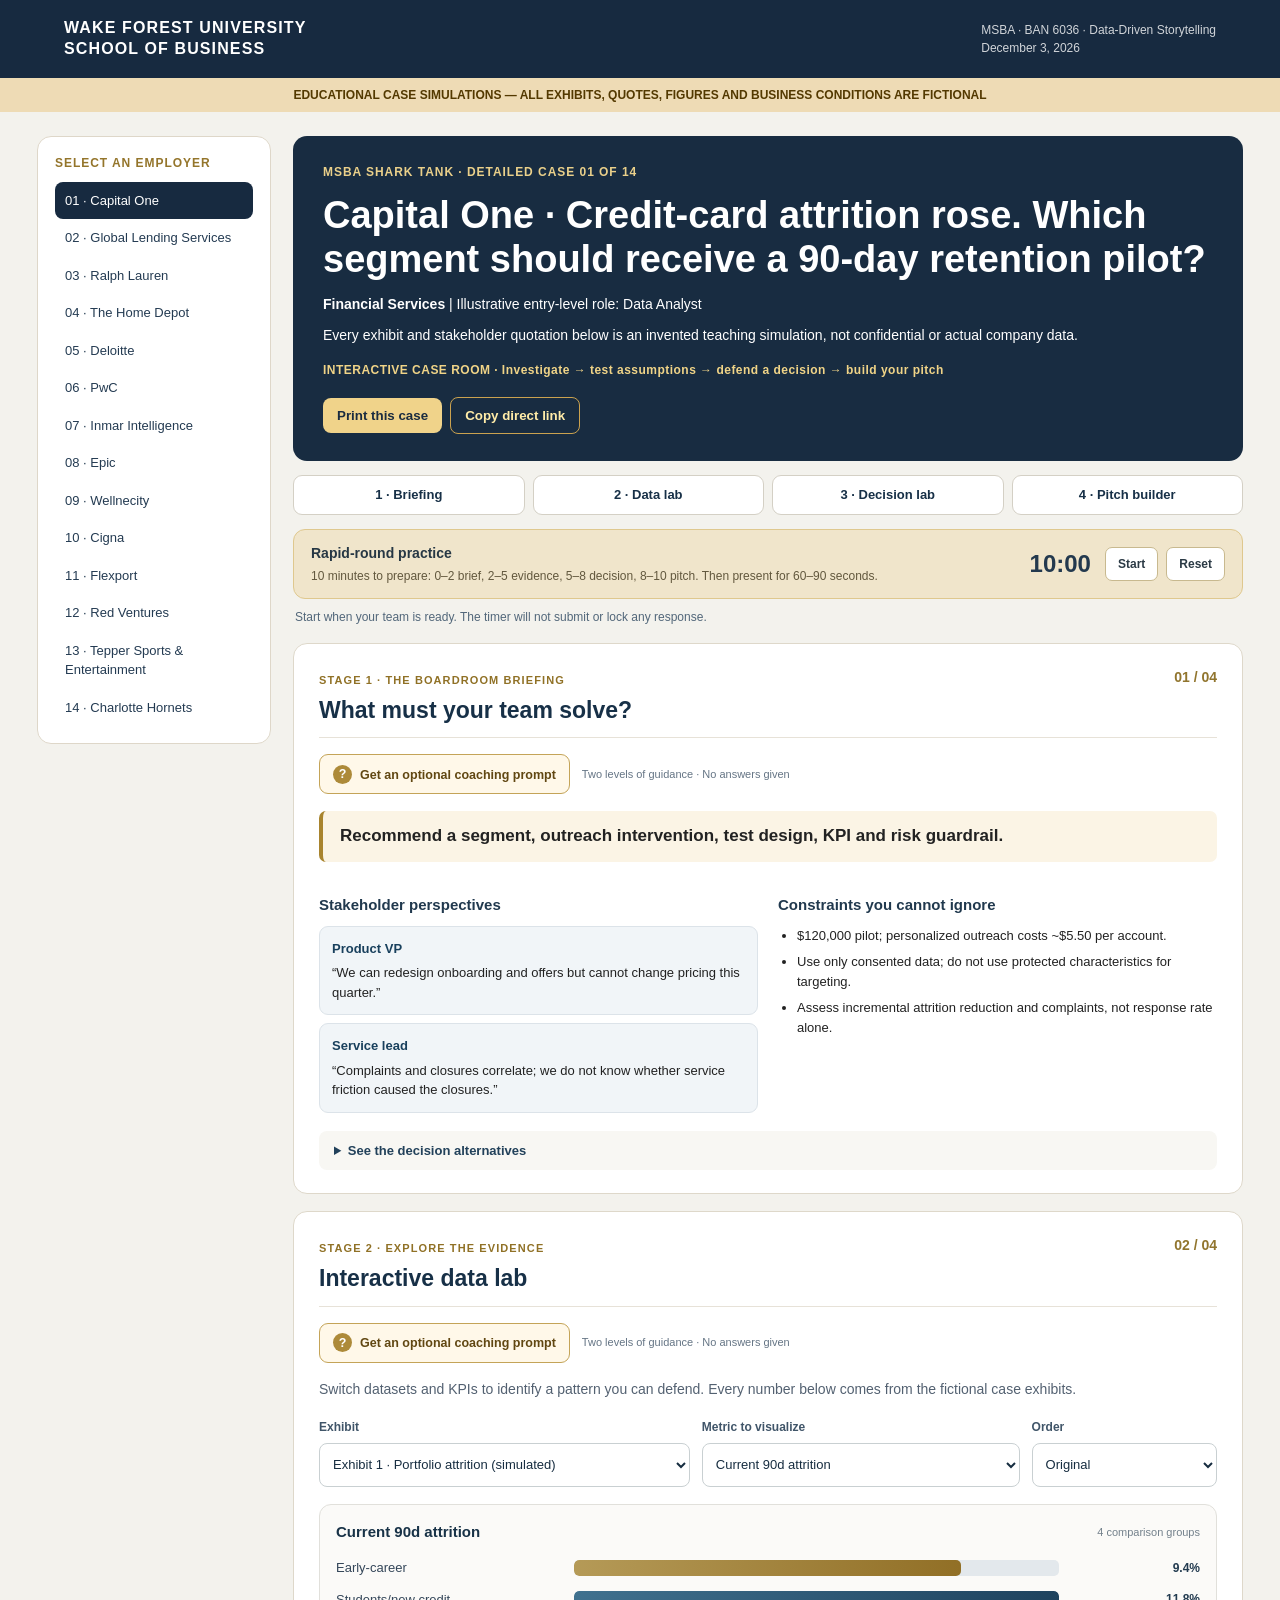
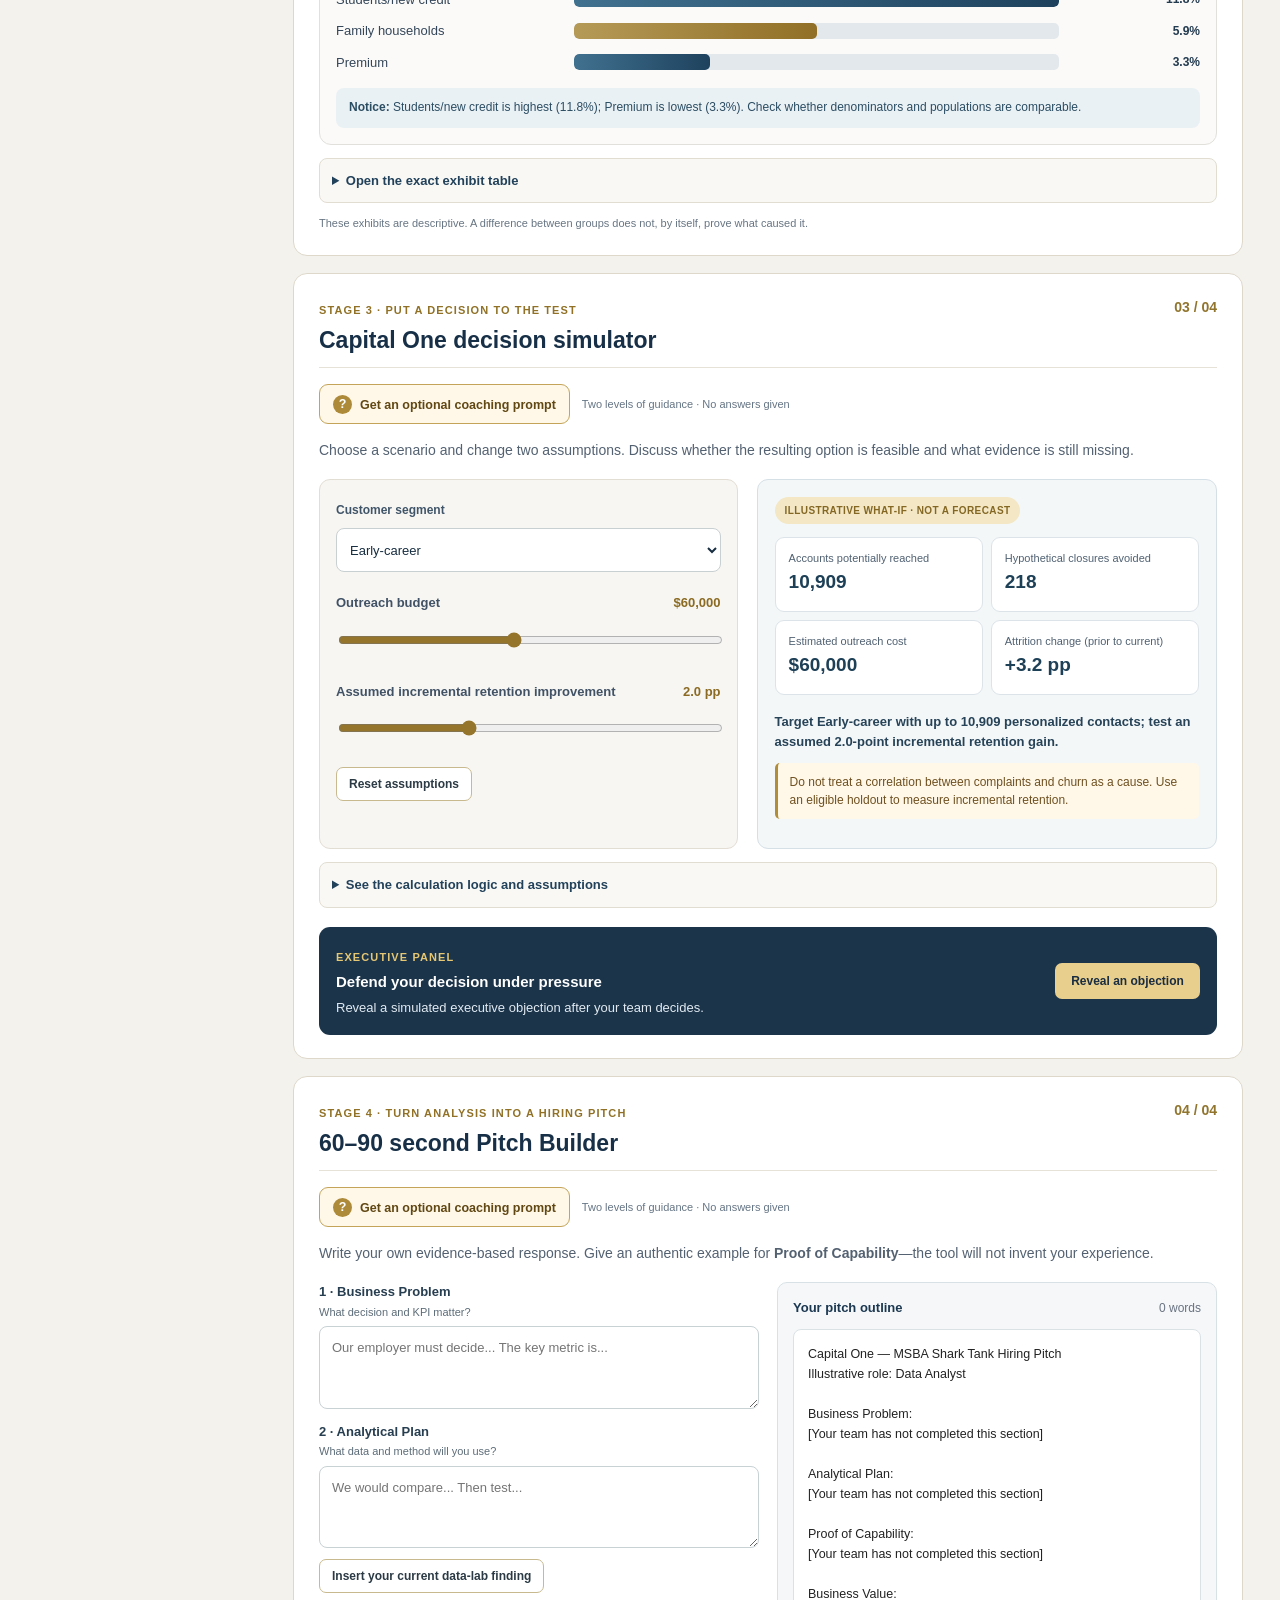
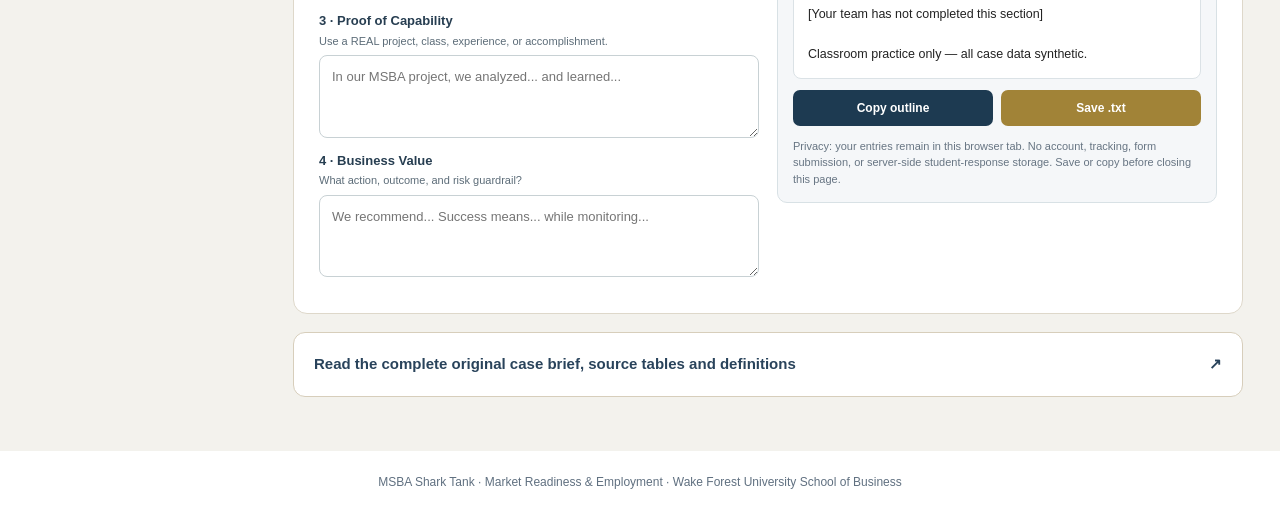
==== commit 6c09c8bc: "Synchronize 10-minute case prep instructions and refresh interactive assets" ====
--- a/shark-tank-2026/index.html
+++ b/shark-tank-2026/index.html
@@ -1,4 +1,4 @@
-<!DOCTYPE html><html lang="en"><head><meta charset="utf-8"><meta name="viewport" content="width=device-width,initial-scale=1"><title>MSBA Shark Tank Case Data Rooms</title><meta name="description" content="Fourteen simulated analytics case briefs for WFUSB MSBA Data-Driven Storytelling."><style>:root{--ink:#182c41;--gold:#94752b;--paper:#f8f6f1;--border:#ded7c9}*{box-sizing:border-box}body{font-family:Inter,Segoe UI,Arial,sans-serif;margin:0;color:#222;background:#f3f2ed;line-height:1.5}header{background:#172a40;color:white;padding:18px clamp(16px,5vw,68px);display:flex;justify-content:space-between;align-items:center}.brand{font-weight:900;line-height:1.3;letter-spacing:.07em}.course{font-size:12px;opacity:.8}.warning{padding:8px 14px;background:#eedbb5;color:#533900;text-align:center;font-size:12px;font-weight:800}.layout{max-width:1240px;margin:24px auto;padding:0 17px;display:grid;grid-template-columns:234px 1fr;gap:22px}nav{background:white;border:1px solid var(--border);border-radius:14px;padding:17px;position:sticky;top:16px;max-height:calc(100vh - 25px);overflow:auto;align-self:start}nav b{display:block;color:var(--gold);font-size:12px;margin-bottom:10px;letter-spacing:.08em}nav a{display:block;color:#243b52;text-decoration:none;padding:9px 10px;font-size:13px;border-radius:8px}nav a.current,nav a:hover{color:white;background:#172a40}.hero{background:#182c41;color:white;padding:27px 30px;border-radius:14px;margin-bottom:16px}.hero h1{font-size:clamp(25px,4vw,38px);line-height:1.17;margin:12px 0}.hero p{margin:10px 0;font-size:14px}.eyebrow{color:#ead08a;font-size:12px;text-transform:uppercase;font-weight:850;letter-spacing:.08em}.actions{margin-top:18px}.actions button{background:#f0d38a;color:#1a2c40;border:0;padding:10px 14px;border-radius:8px;cursor:pointer;margin-right:8px;font-weight:700}.actions button:last-child{background:transparent;color:#ffeca8;border:1px solid #caa24f}.card{background:white;border:1px solid var(--border);padding:21px 23px;border-radius:13px;margin-bottom:15px;break-inside:avoid}.card h2{font-size:20px;color:#172b3e;margin:0 0 10px}.card p{font-size:14px;margin:9px 0}.caps{font-size:11px;font-weight:850;color:var(--gold);text-transform:uppercase;letter-spacing:.12em}.decision{background:#fff7dd;border-left:4px solid #b18d39;padding:15px 18px;border-radius:7px;font-weight:700}.data{overflow-x:auto;border-radius:9px;border:1px solid #e3ddd3}table{border-collapse:collapse;width:100%;font-size:13px}td,th{text-align:left;white-space:nowrap;border-bottom:1px solid #eee9e0;padding:11px 10px}th{background:#eee7d8;color:#263b50}tr:nth-child(even) td{background:#fbfaf7}ul{padding-left:20px}li{margin:6px 0;font-size:14px}.split{display:grid;grid-template-columns:1fr 1fr;gap:14px}.quote{padding:13px;background:#f2f6f9;border:1px solid #dbe3ec;border-radius:8px;font-size:13px}.quote b{display:block;color:#294a68;margin-bottom:7px}.prompts{display:grid;grid-template-columns:1fr 1fr;gap:9px}.prompt{background:#f7f5ef;border:1px solid #e0d8c9;padding:13px;border-radius:8px;font-size:13px}.prompt b{color:#856721}.small{font-size:12px!important;color:#5c6775}.case-picker{display:none}footer{text-align:center;background:white;padding:22px;color:#607080;font-size:12px}@media(max-width:850px){.layout{display:block;margin:10px auto;padding:0 10px}nav{display:none}.case-picker{display:block;margin:14px 0}.case-picker select{width:100%;padding:13px;border:1px solid #ccc;border-radius:8px}header{padding:12px 18px}.course{display:none}.hero{padding:18px}.card{padding:17px}.split,.prompts{grid-template-columns:1fr}td,th{font-size:12px;padding:9px 6px}}@media print{header,.warning,nav,.case-picker,.actions,footer{display:none}.layout{display:block;margin:0;padding:0;max-width:none}body{background:white}.hero,.card{break-inside:avoid}.hero{color:white;-webkit-print-color-adjust:exact;print-color-adjust:exact}.card{padding:14px;margin:8px 0}.hero h1{font-size:26px}}</style><link rel="stylesheet" href="./interactive.css?v=20261120-1"></head><body><header><div class="brand">WAKE FOREST UNIVERSITY<br>SCHOOL OF BUSINESS</div><div class="course">MSBA · BAN 6036 · Data-Driven Storytelling<br>December 3, 2026</div></header><div class="warning">EDUCATIONAL CASE SIMULATIONS — ALL EXHIBITS, QUOTES, FIGURES AND BUSINESS CONDITIONS ARE FICTIONAL</div><div class="layout"><nav id="nav" aria-label="Choose case"></nav><main><div class="case-picker"><label for="picker">Switch employer case</label><select id="picker"></select></div><div id="case"></div></main></div><footer>MSBA Shark Tank · Market Readiness &amp; Employment · Wake Forest University School of Business</footer><script id="payload" type="application/json">[{"id":"capital-one","co":"Capital One","ind":"Financial Services","role":"Data Analyst","challenge":"Credit-card attrition rose. Which segment should receive a 90-day retention pilot?","decision":"Recommend a segment, outreach intervention, test design, KPI and risk guardrail.","tables":[["Portfolio attrition (simulated)",["Segment","Starting accounts","Prior 90d attrition","Current 90d attrition","Monthly app active"],[["Early-career","42,000","6.2%","9.4%","58%"],["Students/new credit","28,000","8.0%","11.8%","48%"],["Family households","55,000","5.1%","5.9%","79%"],["Premium","20,000","3.1%","3.3%","86%"]]],["Possible friction signals",["Segment","Complaints/1k","App sessions/mo","Fee disputes","Offer take-up"],[["Early-career","11.0","3.2","3.8%","12%"],["Students/new credit","15.0","2.1","4.9%","9%"],["Family households","6.5","5.7","1.2%","17%"],["Premium","3.8","7.9","0.6%","24%"]]]],"voices":[["Product VP","We can redesign onboarding and offers but cannot change pricing this quarter."],["Service lead","Complaints and closures correlate; we do not know whether service friction caused the closures."]],"limits":["$120,000 pilot; personalized outreach costs ~$5.50 per account.","Use only consented data; do not use protected characteristics for targeting.","Assess incremental attrition reduction and complaints, not response rate alone."],"options":["Target onboarding friction for student/new-credit accounts.","Test service-recovery contact among early-career accounts.","Launch a broad incentive with a control group."],"questions":["Which segment adds the most estimated closures?","What would distinguish pricing from service friction?","How would you estimate causal incremental retention?"],"definitions":"90-day attrition = closed accounts / starting accounts. Counts and rates are simulated."},{"id":"global-lending-services","co":"Global Lending Services","ind":"Auto Finance","role":"Financial Analyst","challenge":"30+ day loan delinquency increased across multiple tiers. Who needs earlier help?","decision":"Prioritize one segment for a fair servicing intervention and select a measurable result.","tables":[["Portfolio performance",["Risk tier","Active loans","Prior 30+ DPD","Current 30+ DPD","Avg loan balance"],[["Prime","30,000","2.1%","2.5%","$24,000"],["Near-prime","24,000","4.9%","6.6%","$20,000"],["Subprime","18,000","9.5%","11.0%","$17,000"],["Thin-file","10,000","7.2%","9.1%","$16,000"]]],["Servicing indicators",["Risk tier","Alerts delivered","Reached ≤7d","Cure after contact","Digital opt-in"],[["Prime","82%","71%","62%","55%"],["Near-prime","74%","58%","46%","40%"],["Subprime","64%","42%","34%","27%"],["Thin-file","59%","39%","30%","24%"]]]],"voices":[["Risk officer","Model expected balance at risk, not just delinquency percentages."],["Borrower support","Outreach must be respectful and comply with fair lending and servicing rules."]],"limits":["$80,000 additional outreach budget for 60 days.","Outreach results are descriptive; a cure after contact is not proof of causation.","Monitor fairness, repayment support, borrower experience and cures."],"options":["Target near-prime new delinquencies.","Improve early self-service reminders for opt-in borrowers.","Use a staggered test across tiers with safeguards."],"questions":["How many extra delinquent accounts arose in each tier?","Where is the largest dollar exposure?","What outcome would show the pilot caused improvement?"],"definitions":"DPD = days past due; cure = account returned to current status. Tiers are non-overlapping; all data simulated."},{"id":"ralph-lauren","co":"Ralph Lauren","ind":"Retail / Consumer Products","role":"Data Analyst","challenge":"Online traffic increased but conversion fell. Is inventory or pricing the culprit?","decision":"Choose one merchandizing or digital test with a margin-aware KPI.","tables":[["Digital performance",["Category","Visits","Prior conversion","Current conversion","Out-of-stock views"],[["Knitwear","180,000","3.6%","2.8%","8.2%"],["Footwear","150,000","3.1%","2.3%","12.8%"],["Accessories","210,000","2.5%","2.4%","2.9%"],["Outerwear","110,000","3.4%","2.7%","5.1%"]]],["Other commercial signals",["Category","Avg order value","Price change","Promo redeemed","Return rate"],[["Knitwear","$126","+6%","14%","11%"],["Footwear","$154","+2%","9%","18%"],["Accessories","$78","+1%","11%","7%"],["Outerwear","$230","+8%","8%","13%"]]]],"voices":[["Merchant lead","Inventory moves take three weeks. We need something measurable soon."],["Digital lead","A new campaign changed visitor mix; do not blame prices without checking cohorts."]],"limits":["$40,000 test budget; only select SKUs may be reallocated.","Discounting may boost orders while damaging gross profit.","Traffic composition changed, so simple before/after comparisons can mislead."],"options":["Fix size availability and stock messaging in footwear.","A/B test offer framing for outerwear.","Test search and product discovery rather than promotions."],"questions":["Which category has the largest implied order shortfall?","What evidence supports an inventory hypothesis?","What is the profit-based success KPI?"],"definitions":"Conversion = orders/visits. Out-of-stock view = product view without selected size available. All figures simulated."},{"id":"the-home-depot","co":"The Home Depot","ind":"Retail / Operations","role":"Business Analyst","challenge":"The same seasonal item is out of stock in some regions and overstocked in others.","decision":"Select a transfer plan that improves availability and has a positive expected economic impact.","tables":[["Regional inventory",["Region","Demand/day","Units on hand","Stockout days/30d","Inbound lead time"],[["Southeast","480","2,400","9","8d"],["Northeast","310","5,580","2","11d"],["Midwest","250","6,250","1","9d"],["West","390","2,730","7","12d"]]],["Transfer options",["Origin → destination","Truck units","Transit","Cost/truck","Handling loss"],[["Midwest → Southeast","1,000","3d","$3,500","1.0%"],["Northeast → Southeast","1,000","4d","$4,100","1.0%"],["Midwest → West","1,000","5d","$5,200","1.5%"],["Northeast → West","1,000","6d","$5,800","1.5%"]]]],"voices":[["Store operations","Every day without stock means missed sales now."],["Finance","Do not move inventory unless recovered contribution exceeds transport and loss."]],"limits":["Gross margin: $28 per sold unit; no close substitute product.","Each donor must retain at least 10 days of supply.","No more than four transfer trucks available this week."],"options":["Prioritize Southeast from Midwest stock.","Split emergency capacity between Southeast and West.","Wait for inbound replenishment and invest in forecasting."],"questions":["Compute days of supply by region.","Which donor can spare units and preserve its minimum cover?","How many incremental sales must each transfer recover to break even?"],"definitions":"Days of supply = units on hand/demand per day. Figures are simulated."},{"id":"deloitte","co":"Deloitte","ind":"Consulting / Advisory","role":"Consultant","challenge":"A client's automation rollout reduced simple-ticket time but made overall service slower.","decision":"Present a root-cause hypothesis and a six-week client improvement pilot.","tables":[["Service journey impact",["Journey","Monthly tickets","Before median","After median","Post escalation"],[["Password/access","12,000","14 min","9 min","8%"],["Billing disputes","8,000","35 min","58 min","39%"],["Returns/refunds","7,000","28 min","44 min","32%"],["Product questions","5,000","24 min","22 min","14%"]]],["Operational signals",["Indicator","Pre-launch","Post-launch","Potential issue"],[["First-contact resolution","72%","61%","Misrouting?"],["Transfers per ticket","1.3","2.1","More handoffs?"],["Staff training","6h","1.5h","Readiness?"],["Satisfaction","4.4/5","3.8/5","Customer impact?"]]]],"voices":[["CIO","Routine tasks improved; reversing all automation would waste the gain."],["Service manager","Exception handling is unclear and training was rushed."]],"limits":["Pilot budget $90,000; no full rollback without security approval.","Billing cases require compliance and audit controls.","Present owner, KPI, 2-week checkpoint and 6-week assessment."],"options":["Redesign billing and returns exception routing.","Add targeted staff training and escalation rules.","Temporarily route complex journeys to specialists."],"questions":["Which journey accounts for the greatest added total minutes?","What is the difference between correlation and a root cause?","Which metric balances speed with resolution quality?"],"definitions":"Median resolution time is per-ticket; multiplying medians by counts is an approximation, not exact time cost. All figures simulated."},{"id":"pwc","co":"PwC","ind":"Consulting / BI","role":"Business Intelligence Analyst","challenge":"Four divisions report the same 'on-time' KPI with incompatible definitions.","decision":"Design a standardized board metric and 30-day reconciliation plan.","tables":[["Reported dashboards",["Division","Cases","On-time cases","Reported rate","Excluded"],[["North America","1,200","1,104","92.0%","Rush"],["Europe","1,000","840","84.0%","None"],["Asia-Pacific","800","768","96.0%","Exceptions"],["Latin America","600","528","88.0%","Weekends"]]],["Hidden definitions",["Division","Start clock","Stop clock","Target","Calendar"],[["North America","Order approval","Shipment","48h","Business"],["Europe","Order receipt","Delivery","72h","Calendar"],["Asia-Pacific","Order receipt","Shipment","48h","Business"],["Latin America","Payment confirmed","Delivery","72h","Business"]]]],"voices":[["CFO","Give the board one defensible number and explain any restatement."],["Region leaders","Please do not rank divisions until the denominators and clock rules align."]],"limits":["Only aggregated data are immediately accessible.","30 days; two analysts plus process owners.","Keep the old calculations reproducible for audit."],"options":["Publish qualified numbers with a limitation statement.","Agree on common timestamps and restate last quarter.","Pause division comparisons and build a data dictionary first."],"questions":["Why is averaging the reported rates unreliable?","Which timestamps must be standardized?","What governance rules prevent the problem from recurring?"],"definitions":"SLA = service-level agreement; 'on time' is not comparable until clock, denominator and exclusions align. Simulated."},{"id":"inmar-intelligence","co":"Inmar Intelligence","ind":"Commerce / Promotional Analytics","role":"Business Intelligence Analyst","challenge":"Promotions raise observed sales—but some sales would have happened anyway.","decision":"Choose what to test next and outline a credible incremental-profit estimate.","tables":[["Campaign results",["Offer","Exposed HH","Exposed sales lift","Control sales lift","Campaign cost"],[["Digital coupon","50,000","+13.5%","+7.1%","$90,000"],["Loyalty points","40,000","+11.2%","+8.8%","$60,000"],["Display","70,000","+9.1%","+8.4%","$35,000"],["Bundle","30,000","+14.9%","+9.4%","$70,000"]]],["Economics",["Offer","Baseline spend/HH","Contribution margin","Redemption rate","Group balance"],[["Digital coupon","$84","32%","18%","Good"],["Loyalty points","$112","35%","22%","Mixed"],["Display","$76","30%","N/A","Weak"],["Bundle","$95","29%","15%","Mixed"]]]],"voices":[["Marketing VP","I want lift we caused—not sales that would have occurred anyway."],["Data science lead","The controls are matched, not randomized, and campaigns overlapped."]],"limits":["$100,000 for next wave across at most two offers.","Do not calculate ROI from observed lift alone.","Build proper holdouts and test for customer overlap."],"options":["Prioritize net-of-control incremental lift.","Prioritize contribution net of cost.","Do a cleaner randomized holdout before scaling."],"questions":["Compute the difference in percentage-point lift for each offer.","Which offer has the strongest apparent incremental impact?","Why do you still need baseline spending and controls?"],"definitions":"HH = household. Control-adjusted lift (pp) ≈ exposed lift minus control lift; not proof of causal effect. Simulated."},{"id":"epic","co":"Epic","ind":"Health IT","role":"Business Analyst","challenge":"A hospital workflow system was implemented, but several units barely use it.","decision":"Choose one adoption barrier to test safely over six weeks.","tables":[["Unit adoption",["Unit","Eligible cases/week","Week 1","Week 8","Extra clicks"],[["Emergency","1,600","33%","46%","12"],["Outpatient","2,400","48%","79%","5"],["Medical-surgical","1,200","41%","55%","10"],["Imaging","900","38%","72%","4"]]],["Friction",["Unit","Support tickets/100","Field errors","Training attend","Safety flags"],[["Emergency","19","14%","61%","3"],["Outpatient","7","5%","93%","0"],["Medical-surgical","16","11%","70%","1"],["Imaging","8","4%","88%","0"]]]],"voices":[["Nurse leader","Patient safety comes before an adoption target."],["IT director","Changes need clinician approval and a reversible test."]],"limits":["Six weeks, 120 total configuration/analyst hours.","No identifiable patient records in this exercise.","Require clinical review; track safety, burden and appropriate adoption."],"options":["Simplify emergency workflow steps.","Train staff in units with low uptake.","Use contextual in-app prompts with safeguards."],"questions":["Which unit offers the largest count of additional appropriately completed cases?","Is low adoption due to clicks, training or case mix?","How do you avoid maximizing unsafe usage?"],"definitions":"Adoption = eligible cases using the new workflow. Extra clicks relative to prior workflow. Simulated."},{"id":"wellnecity","co":"Wellnecity","ind":"Healthcare Analytics","role":"Healthcare Business Analyst","challenge":"A benefits sponsor sees more potentially avoidable emergency-department claims.","decision":"Target a safe navigation pilot that can improve care access without deterring emergency care.","tables":[["ED utilization",["Segment","Members","Prior visits/1k","Current visits/1k","No PCP visit (12m)"],[["Chronic condition adults","8,000","142","174","26%"],["Young adults","11,000","96","128","41%"],["Families","14,000","84","91","18%"],["Older adults","5,000","112","119","14%"]]],["Access and cost",["Segment","Avg claim","After-hours gap","Claim lag","Navigator use"],[["Chronic condition adults","$1,450","28%","45d","21%"],["Young adults","$980","35%","45d","8%"],["Families","$1,120","18%","45d","15%"],["Older adults","$1,680","11%","45d","24%"]]]],"voices":[["Benefits director","We need evidence that access improves, not just a claims reduction."],["Clinical advisor","Claims coding cannot decide whether any individual ED visit was medically necessary."]],"limits":["$180,000 pilot for 90 days; up to 5,000 outreach contacts.","Analyze only aggregated/de-identified data.","Protect urgent-care access and evaluate patient experience."],"options":["Offer primary-care navigation to young adults.","Prioritize chronic-condition outreach and after-hours alternatives.","Validate coding before large expansion."],"questions":["Compute approximate additional visits in each group.","What would test whether access is the driver?","What clinical safety and equity guardrails are essential?"],"definitions":"ED rates are annualized per 1,000 members; 'potentially avoidable' is a claims-classification proxy, not a patient-level judgment. Simulated."},{"id":"cigna","co":"Cigna","ind":"Health Insurance / Operations","role":"Business Analyst","challenge":"Member-service responses slowed even with steady staffing hours.","decision":"Select one process/routing experiment and defend service-quality guardrails.","tables":[["Contact demand and response",["Queue","Prior contacts","Current contacts","Prior response","Current response"],[["Claims","18,000","22,000","12m","29m"],["Benefits","14,000","14,500","10m","18m"],["Prior authorization","9,000","12,000","22m","43m"],["Enrollment","7,000","7,200","13m","14m"]]],["Quality signals",["Queue","Repeat contact 7d","Misroutes","Handle time","Audit pass"],[["Claims","24%","15%","8.8m","96%"],["Benefits","17%","8%","7.2m","97%"],["Prior authorization","31%","21%","14.5m","93%"],["Enrollment","10%","5%","6.1m","98%"]]]],"voices":[["Member services","Fast but inaccurate answers create another call."],["Operations manager","We can adjust routing, not increase headcount."]],"limits":["Max 200 hours of workflow engineering this month.","No shortcuts for medical or regulatory review.","Track accuracy, repeat calls and response time together."],"options":["Triage prior-authorizations by complexity.","Fix common claims information gaps.","Move capacity dynamically across peak queues."],"questions":["Which queue creates most new wait exposure?","What do repeats plus misroutes suggest?","What experiment can isolate routing impact?"],"definitions":"Response time = minutes to first qualified response. Queue staffing hours are roughly unchanged. Simulated."},{"id":"flexport","co":"Flexport","ind":"Supply Chain / Logistics","role":"Business Analyst","challenge":"Late deliveries jumped on a major cross-border trade lane.","decision":"Choose a reliability intervention and quantify its cost versus expected late shipments avoided.","tables":[["Monthly shipment performance",["Service","Shipments","Target days","Actual median","Late rate"],[["Ocean standard","600","28","36","41%"],["Ocean priority","240","25","29","23%"],["Air economy","180","8","10","17%"],["Multimodal","120","22","25","26%"]]],["Delay signals and options",["Service","Port dwell","Customs exams","Capacity roll","Premium/shipment"],[["Ocean standard","6.2d","9%","18%","$0"],["Ocean priority","3.1d","7%","9%","+$650"],["Air economy","0.7d","5%","4%","+$2,800"],["Multimodal","2.4d","6%","11%","+$900"]]]],"voices":[["Operations","Premium services help, but we cannot send everything by air."],["Customer success","Customers value predictable arrival windows, not only speed."]],"limits":["Incremental budget: $150,000 next month.","At most 200 standard shipments may switch to priority.","Customs inspections are not fully controllable."],"options":["Prioritize upgrades on high-risk ocean shipments.","Move bookings earlier to avoid capacity rolls.","Focus on customs data readiness and destination dwell."],"questions":["Estimate number of late shipments per service.","How many $650 upgrades could the budget fund?","What data differentiates port dwell from rolled capacity?"],"definitions":"Late rate = shipments after the target; cause signals can overlap. All figures simulated."},{"id":"red-ventures","co":"Red Ventures","ind":"Digital Marketing","role":"Marketing Analyst","challenge":"Marketing spend rose yet sales-qualified leads barely moved.","decision":"Recommend a budget/targeting experiment using cost per qualified lead plus quality safeguards.","tables":[["Current funnel",["Channel","Spend","Visits","Leads","Qualified"],[["Paid search","$180k","120,000","7,200","1,080"],["SEO/content","$55k","150,000","6,750","1,350"],["Display","$120k","200,000","6,000","540"],["Email/CRM","$35k","80,000","4,800","1,200"]]],["Comparison and overlap",["Channel","Prior spend","Prior qualified","Current qualified","Multi-touch"],[["Paid search","$130k","1,000","1,080","16%"],["SEO/content","$50k","1,300","1,350","25%"],["Display","$75k","520","540","34%"],["Email/CRM","$30k","1,150","1,200","41%"]]]],"voices":[["Marketing","We need a better return on incremental spend, not just impressions."],["Sales operations","Qualified lead definitions and duplicate attribution matter."]],"limits":["Next-month $60,000 experiment; sales headcount fixed.","Last-click attribution may overcredit some channels.","Track quality and downstream sales acceptance."],"options":["Reduce incremental display and test SEO/CRM.","Tighten paid-search targeting via randomized split.","Standardize qualified conversion definitions before scaling."],"questions":["Calculate cost per qualified lead.","Which channel grew leads relative to spend?","How would you detect attribution double counting?"],"definitions":"Qualified = sales-accepted lead; multi-touch prospects saw multiple channels. Simulated."},{"id":"tepper-sports","co":"Tepper Sports & Entertainment","ind":"Sports Business Analytics","role":"Fan Insights Analyst","challenge":"Younger season-ticket holders are renewing at much lower rates.","decision":"Recommend an opt-in fan-retention pilot and the experiment to evaluate incremental renewal.","tables":[["Ticket renewal cohorts",["Age","Eligible holders","Prior renewal","Current renewal","Games attended"],[["18–29","3,000","73%","58%","5.2"],["30–44","4,000","79%","73%","7.1"],["45–59","4,500","85%","83%","8.8"],["60+","2,500","89%","88%","10.2"]]],["Fan economics and engagement",["Age","App engagement","Event participation","Plan price","Contribution/renewal"],[["18–29","34%","16%","$620","$290"],["30–44","52%","24%","$1,050","$510"],["45–59","68%","32%","$1,480","$760"],["60+","71%","29%","$1,620","$840"]]]],"voices":[["Fan experience","Young fans ask for flexible use more than blanket discounts."],["Finance","Pilot benefits must not cost more than incremental renewal contribution."]],"limits":["$200,000 budget, maximum 2,000 pilot accounts.","Only opt-in communications; monitor fan satisfaction.","Randomized control needed to isolate intervention effect."],"options":["Flexible game swaps for young holders.","Targeted experiences for 30–44 accounts.","Segmented renewal messaging tested against holdout."],"questions":["Estimate lost renewals among 18–29 holders.","What incentive can the unit economics support?","Which leading KPIs predict renewal but don't substitute for it?"],"definitions":"Renewal % = renewed/eligible. Contribution is after variable costs. Simulated; not real team business data."},{"id":"charlotte-hornets","co":"Charlotte Hornets","ind":"Sports / Basketball Operations","role":"Basketball Operations Analyst","challenge":"Two possible roster additions have similar box-score averages, but different context and costs.","decision":"Choose a conditional fit-based recommendation and explain the biggest uncertainty.","tables":[["Two fictional candidates",["Metric","Player A","Player B","Interpretation"],[["Points per 36","18.6","18.4","Similar volume"],["True shooting","58.2%","56.5%","Efficiency"],["Usage","22%","26%","Role"],["3-point %","37.8%","39.4%","Spacing"],["Minutes sampled","1,600","2,500","Reliability"]]],["Fit, defense and price",["Metric","Player A","Player B","Interpretation"],[["Adjusted on/off/100","+5.2","+2.1","Context-sensitive"],["Defensive matchup difficulty","73/100","61/100","Higher = harder"],["Games missed","18","8","Availability"],["Annual salary ask","$9.2M","$8.6M","Budget"],["Role archetype","3-and-D wing","Scoring guard","Fit"]]]],"voices":[["Head coach","We need a strong perimeter defender who can play without heavy usage."],["General manager","Budget is ~$10M; we need upside and downside cases."]],"limits":["Candidates and stats are completely fictional and do not describe real players.","No game-tracking, opponent-adjusted film review or medical data available.","Do not treat adjusted on/off as a causal player impact measure."],"options":["Select A for low-usage defense, conditional on health data.","Select B for offense and availability, conditional on defense review.","Defer final decision pending opponent-adjusted tracking."],"questions":["What confounds on/off impact?","How should roster fit change metric weights?","Which three missing datasets would you ask for?"],"definitions":"Usage = possession share; true shooting = scoring efficiency; 3-and-D = perimeter defense plus 3pt offense. All data simulated."}]</script><script>
+<!DOCTYPE html><html lang="en"><head><meta charset="utf-8"><meta name="viewport" content="width=device-width,initial-scale=1"><title>MSBA Shark Tank Case Data Rooms</title><meta name="description" content="Fourteen simulated analytics case briefs for WFUSB MSBA Data-Driven Storytelling."><style>:root{--ink:#182c41;--gold:#94752b;--paper:#f8f6f1;--border:#ded7c9}*{box-sizing:border-box}body{font-family:Inter,Segoe UI,Arial,sans-serif;margin:0;color:#222;background:#f3f2ed;line-height:1.5}header{background:#172a40;color:white;padding:18px clamp(16px,5vw,68px);display:flex;justify-content:space-between;align-items:center}.brand{font-weight:900;line-height:1.3;letter-spacing:.07em}.course{font-size:12px;opacity:.8}.warning{padding:8px 14px;background:#eedbb5;color:#533900;text-align:center;font-size:12px;font-weight:800}.layout{max-width:1240px;margin:24px auto;padding:0 17px;display:grid;grid-template-columns:234px 1fr;gap:22px}nav{background:white;border:1px solid var(--border);border-radius:14px;padding:17px;position:sticky;top:16px;max-height:calc(100vh - 25px);overflow:auto;align-self:start}nav b{display:block;color:var(--gold);font-size:12px;margin-bottom:10px;letter-spacing:.08em}nav a{display:block;color:#243b52;text-decoration:none;padding:9px 10px;font-size:13px;border-radius:8px}nav a.current,nav a:hover{color:white;background:#172a40}.hero{background:#182c41;color:white;padding:27px 30px;border-radius:14px;margin-bottom:16px}.hero h1{font-size:clamp(25px,4vw,38px);line-height:1.17;margin:12px 0}.hero p{margin:10px 0;font-size:14px}.eyebrow{color:#ead08a;font-size:12px;text-transform:uppercase;font-weight:850;letter-spacing:.08em}.actions{margin-top:18px}.actions button{background:#f0d38a;color:#1a2c40;border:0;padding:10px 14px;border-radius:8px;cursor:pointer;margin-right:8px;font-weight:700}.actions button:last-child{background:transparent;color:#ffeca8;border:1px solid #caa24f}.card{background:white;border:1px solid var(--border);padding:21px 23px;border-radius:13px;margin-bottom:15px;break-inside:avoid}.card h2{font-size:20px;color:#172b3e;margin:0 0 10px}.card p{font-size:14px;margin:9px 0}.caps{font-size:11px;font-weight:850;color:var(--gold);text-transform:uppercase;letter-spacing:.12em}.decision{background:#fff7dd;border-left:4px solid #b18d39;padding:15px 18px;border-radius:7px;font-weight:700}.data{overflow-x:auto;border-radius:9px;border:1px solid #e3ddd3}table{border-collapse:collapse;width:100%;font-size:13px}td,th{text-align:left;white-space:nowrap;border-bottom:1px solid #eee9e0;padding:11px 10px}th{background:#eee7d8;color:#263b50}tr:nth-child(even) td{background:#fbfaf7}ul{padding-left:20px}li{margin:6px 0;font-size:14px}.split{display:grid;grid-template-columns:1fr 1fr;gap:14px}.quote{padding:13px;background:#f2f6f9;border:1px solid #dbe3ec;border-radius:8px;font-size:13px}.quote b{display:block;color:#294a68;margin-bottom:7px}.prompts{display:grid;grid-template-columns:1fr 1fr;gap:9px}.prompt{background:#f7f5ef;border:1px solid #e0d8c9;padding:13px;border-radius:8px;font-size:13px}.prompt b{color:#856721}.small{font-size:12px!important;color:#5c6775}.case-picker{display:none}footer{text-align:center;background:white;padding:22px;color:#607080;font-size:12px}@media(max-width:850px){.layout{display:block;margin:10px auto;padding:0 10px}nav{display:none}.case-picker{display:block;margin:14px 0}.case-picker select{width:100%;padding:13px;border:1px solid #ccc;border-radius:8px}header{padding:12px 18px}.course{display:none}.hero{padding:18px}.card{padding:17px}.split,.prompts{grid-template-columns:1fr}td,th{font-size:12px;padding:9px 6px}}@media print{header,.warning,nav,.case-picker,.actions,footer{display:none}.layout{display:block;margin:0;padding:0;max-width:none}body{background:white}.hero,.card{break-inside:avoid}.hero{color:white;-webkit-print-color-adjust:exact;print-color-adjust:exact}.card{padding:14px;margin:8px 0}.hero h1{font-size:26px}}</style><link rel="stylesheet" href="./interactive.css?v=20261120-2"></head><body><header><div class="brand">WAKE FOREST UNIVERSITY<br>SCHOOL OF BUSINESS</div><div class="course">MSBA · BAN 6036 · Data-Driven Storytelling<br>December 3, 2026</div></header><div class="warning">EDUCATIONAL CASE SIMULATIONS — ALL EXHIBITS, QUOTES, FIGURES AND BUSINESS CONDITIONS ARE FICTIONAL</div><div class="layout"><nav id="nav" aria-label="Choose case"></nav><main><div class="case-picker"><label for="picker">Switch employer case</label><select id="picker"></select></div><div id="case"></div></main></div><footer>MSBA Shark Tank · Market Readiness &amp; Employment · Wake Forest University School of Business</footer><script id="payload" type="application/json">[{"id":"capital-one","co":"Capital One","ind":"Financial Services","role":"Data Analyst","challenge":"Credit-card attrition rose. Which segment should receive a 90-day retention pilot?","decision":"Recommend a segment, outreach intervention, test design, KPI and risk guardrail.","tables":[["Portfolio attrition (simulated)",["Segment","Starting accounts","Prior 90d attrition","Current 90d attrition","Monthly app active"],[["Early-career","42,000","6.2%","9.4%","58%"],["Students/new credit","28,000","8.0%","11.8%","48%"],["Family households","55,000","5.1%","5.9%","79%"],["Premium","20,000","3.1%","3.3%","86%"]]],["Possible friction signals",["Segment","Complaints/1k","App sessions/mo","Fee disputes","Offer take-up"],[["Early-career","11.0","3.2","3.8%","12%"],["Students/new credit","15.0","2.1","4.9%","9%"],["Family households","6.5","5.7","1.2%","17%"],["Premium","3.8","7.9","0.6%","24%"]]]],"voices":[["Product VP","We can redesign onboarding and offers but cannot change pricing this quarter."],["Service lead","Complaints and closures correlate; we do not know whether service friction caused the closures."]],"limits":["$120,000 pilot; personalized outreach costs ~$5.50 per account.","Use only consented data; do not use protected characteristics for targeting.","Assess incremental attrition reduction and complaints, not response rate alone."],"options":["Target onboarding friction for student/new-credit accounts.","Test service-recovery contact among early-career accounts.","Launch a broad incentive with a control group."],"questions":["Which segment adds the most estimated closures?","What would distinguish pricing from service friction?","How would you estimate causal incremental retention?"],"definitions":"90-day attrition = closed accounts / starting accounts. Counts and rates are simulated."},{"id":"global-lending-services","co":"Global Lending Services","ind":"Auto Finance","role":"Financial Analyst","challenge":"30+ day loan delinquency increased across multiple tiers. Who needs earlier help?","decision":"Prioritize one segment for a fair servicing intervention and select a measurable result.","tables":[["Portfolio performance",["Risk tier","Active loans","Prior 30+ DPD","Current 30+ DPD","Avg loan balance"],[["Prime","30,000","2.1%","2.5%","$24,000"],["Near-prime","24,000","4.9%","6.6%","$20,000"],["Subprime","18,000","9.5%","11.0%","$17,000"],["Thin-file","10,000","7.2%","9.1%","$16,000"]]],["Servicing indicators",["Risk tier","Alerts delivered","Reached ≤7d","Cure after contact","Digital opt-in"],[["Prime","82%","71%","62%","55%"],["Near-prime","74%","58%","46%","40%"],["Subprime","64%","42%","34%","27%"],["Thin-file","59%","39%","30%","24%"]]]],"voices":[["Risk officer","Model expected balance at risk, not just delinquency percentages."],["Borrower support","Outreach must be respectful and comply with fair lending and servicing rules."]],"limits":["$80,000 additional outreach budget for 60 days.","Outreach results are descriptive; a cure after contact is not proof of causation.","Monitor fairness, repayment support, borrower experience and cures."],"options":["Target near-prime new delinquencies.","Improve early self-service reminders for opt-in borrowers.","Use a staggered test across tiers with safeguards."],"questions":["How many extra delinquent accounts arose in each tier?","Where is the largest dollar exposure?","What outcome would show the pilot caused improvement?"],"definitions":"DPD = days past due; cure = account returned to current status. Tiers are non-overlapping; all data simulated."},{"id":"ralph-lauren","co":"Ralph Lauren","ind":"Retail / Consumer Products","role":"Data Analyst","challenge":"Online traffic increased but conversion fell. Is inventory or pricing the culprit?","decision":"Choose one merchandizing or digital test with a margin-aware KPI.","tables":[["Digital performance",["Category","Visits","Prior conversion","Current conversion","Out-of-stock views"],[["Knitwear","180,000","3.6%","2.8%","8.2%"],["Footwear","150,000","3.1%","2.3%","12.8%"],["Accessories","210,000","2.5%","2.4%","2.9%"],["Outerwear","110,000","3.4%","2.7%","5.1%"]]],["Other commercial signals",["Category","Avg order value","Price change","Promo redeemed","Return rate"],[["Knitwear","$126","+6%","14%","11%"],["Footwear","$154","+2%","9%","18%"],["Accessories","$78","+1%","11%","7%"],["Outerwear","$230","+8%","8%","13%"]]]],"voices":[["Merchant lead","Inventory moves take three weeks. We need something measurable soon."],["Digital lead","A new campaign changed visitor mix; do not blame prices without checking cohorts."]],"limits":["$40,000 test budget; only select SKUs may be reallocated.","Discounting may boost orders while damaging gross profit.","Traffic composition changed, so simple before/after comparisons can mislead."],"options":["Fix size availability and stock messaging in footwear.","A/B test offer framing for outerwear.","Test search and product discovery rather than promotions."],"questions":["Which category has the largest implied order shortfall?","What evidence supports an inventory hypothesis?","What is the profit-based success KPI?"],"definitions":"Conversion = orders/visits. Out-of-stock view = product view without selected size available. All figures simulated."},{"id":"the-home-depot","co":"The Home Depot","ind":"Retail / Operations","role":"Business Analyst","challenge":"The same seasonal item is out of stock in some regions and overstocked in others.","decision":"Select a transfer plan that improves availability and has a positive expected economic impact.","tables":[["Regional inventory",["Region","Demand/day","Units on hand","Stockout days/30d","Inbound lead time"],[["Southeast","480","2,400","9","8d"],["Northeast","310","5,580","2","11d"],["Midwest","250","6,250","1","9d"],["West","390","2,730","7","12d"]]],["Transfer options",["Origin → destination","Truck units","Transit","Cost/truck","Handling loss"],[["Midwest → Southeast","1,000","3d","$3,500","1.0%"],["Northeast → Southeast","1,000","4d","$4,100","1.0%"],["Midwest → West","1,000","5d","$5,200","1.5%"],["Northeast → West","1,000","6d","$5,800","1.5%"]]]],"voices":[["Store operations","Every day without stock means missed sales now."],["Finance","Do not move inventory unless recovered contribution exceeds transport and loss."]],"limits":["Gross margin: $28 per sold unit; no close substitute product.","Each donor must retain at least 10 days of supply.","No more than four transfer trucks available this week."],"options":["Prioritize Southeast from Midwest stock.","Split emergency capacity between Southeast and West.","Wait for inbound replenishment and invest in forecasting."],"questions":["Compute days of supply by region.","Which donor can spare units and preserve its minimum cover?","How many incremental sales must each transfer recover to break even?"],"definitions":"Days of supply = units on hand/demand per day. Figures are simulated."},{"id":"deloitte","co":"Deloitte","ind":"Consulting / Advisory","role":"Consultant","challenge":"A client's automation rollout reduced simple-ticket time but made overall service slower.","decision":"Present a root-cause hypothesis and a six-week client improvement pilot.","tables":[["Service journey impact",["Journey","Monthly tickets","Before median","After median","Post escalation"],[["Password/access","12,000","14 min","9 min","8%"],["Billing disputes","8,000","35 min","58 min","39%"],["Returns/refunds","7,000","28 min","44 min","32%"],["Product questions","5,000","24 min","22 min","14%"]]],["Operational signals",["Indicator","Pre-launch","Post-launch","Potential issue"],[["First-contact resolution","72%","61%","Misrouting?"],["Transfers per ticket","1.3","2.1","More handoffs?"],["Staff training","6h","1.5h","Readiness?"],["Satisfaction","4.4/5","3.8/5","Customer impact?"]]]],"voices":[["CIO","Routine tasks improved; reversing all automation would waste the gain."],["Service manager","Exception handling is unclear and training was rushed."]],"limits":["Pilot budget $90,000; no full rollback without security approval.","Billing cases require compliance and audit controls.","Present owner, KPI, 2-week checkpoint and 6-week assessment."],"options":["Redesign billing and returns exception routing.","Add targeted staff training and escalation rules.","Temporarily route complex journeys to specialists."],"questions":["Which journey accounts for the greatest added total minutes?","What is the difference between correlation and a root cause?","Which metric balances speed with resolution quality?"],"definitions":"Median resolution time is per-ticket; multiplying medians by counts is an approximation, not exact time cost. All figures simulated."},{"id":"pwc","co":"PwC","ind":"Consulting / BI","role":"Business Intelligence Analyst","challenge":"Four divisions report the same 'on-time' KPI with incompatible definitions.","decision":"Design a standardized board metric and 30-day reconciliation plan.","tables":[["Reported dashboards",["Division","Cases","On-time cases","Reported rate","Excluded"],[["North America","1,200","1,104","92.0%","Rush"],["Europe","1,000","840","84.0%","None"],["Asia-Pacific","800","768","96.0%","Exceptions"],["Latin America","600","528","88.0%","Weekends"]]],["Hidden definitions",["Division","Start clock","Stop clock","Target","Calendar"],[["North America","Order approval","Shipment","48h","Business"],["Europe","Order receipt","Delivery","72h","Calendar"],["Asia-Pacific","Order receipt","Shipment","48h","Business"],["Latin America","Payment confirmed","Delivery","72h","Business"]]]],"voices":[["CFO","Give the board one defensible number and explain any restatement."],["Region leaders","Please do not rank divisions until the denominators and clock rules align."]],"limits":["Only aggregated data are immediately accessible.","30 days; two analysts plus process owners.","Keep the old calculations reproducible for audit."],"options":["Publish qualified numbers with a limitation statement.","Agree on common timestamps and restate last quarter.","Pause division comparisons and build a data dictionary first."],"questions":["Why is averaging the reported rates unreliable?","Which timestamps must be standardized?","What governance rules prevent the problem from recurring?"],"definitions":"SLA = service-level agreement; 'on time' is not comparable until clock, denominator and exclusions align. Simulated."},{"id":"inmar-intelligence","co":"Inmar Intelligence","ind":"Commerce / Promotional Analytics","role":"Business Intelligence Analyst","challenge":"Promotions raise observed sales—but some sales would have happened anyway.","decision":"Choose what to test next and outline a credible incremental-profit estimate.","tables":[["Campaign results",["Offer","Exposed HH","Exposed sales lift","Control sales lift","Campaign cost"],[["Digital coupon","50,000","+13.5%","+7.1%","$90,000"],["Loyalty points","40,000","+11.2%","+8.8%","$60,000"],["Display","70,000","+9.1%","+8.4%","$35,000"],["Bundle","30,000","+14.9%","+9.4%","$70,000"]]],["Economics",["Offer","Baseline spend/HH","Contribution margin","Redemption rate","Group balance"],[["Digital coupon","$84","32%","18%","Good"],["Loyalty points","$112","35%","22%","Mixed"],["Display","$76","30%","N/A","Weak"],["Bundle","$95","29%","15%","Mixed"]]]],"voices":[["Marketing VP","I want lift we caused—not sales that would have occurred anyway."],["Data science lead","The controls are matched, not randomized, and campaigns overlapped."]],"limits":["$100,000 for next wave across at most two offers.","Do not calculate ROI from observed lift alone.","Build proper holdouts and test for customer overlap."],"options":["Prioritize net-of-control incremental lift.","Prioritize contribution net of cost.","Do a cleaner randomized holdout before scaling."],"questions":["Compute the difference in percentage-point lift for each offer.","Which offer has the strongest apparent incremental impact?","Why do you still need baseline spending and controls?"],"definitions":"HH = household. Control-adjusted lift (pp) ≈ exposed lift minus control lift; not proof of causal effect. Simulated."},{"id":"epic","co":"Epic","ind":"Health IT","role":"Business Analyst","challenge":"A hospital workflow system was implemented, but several units barely use it.","decision":"Choose one adoption barrier to test safely over six weeks.","tables":[["Unit adoption",["Unit","Eligible cases/week","Week 1","Week 8","Extra clicks"],[["Emergency","1,600","33%","46%","12"],["Outpatient","2,400","48%","79%","5"],["Medical-surgical","1,200","41%","55%","10"],["Imaging","900","38%","72%","4"]]],["Friction",["Unit","Support tickets/100","Field errors","Training attend","Safety flags"],[["Emergency","19","14%","61%","3"],["Outpatient","7","5%","93%","0"],["Medical-surgical","16","11%","70%","1"],["Imaging","8","4%","88%","0"]]]],"voices":[["Nurse leader","Patient safety comes before an adoption target."],["IT director","Changes need clinician approval and a reversible test."]],"limits":["Six weeks, 120 total configuration/analyst hours.","No identifiable patient records in this exercise.","Require clinical review; track safety, burden and appropriate adoption."],"options":["Simplify emergency workflow steps.","Train staff in units with low uptake.","Use contextual in-app prompts with safeguards."],"questions":["Which unit offers the largest count of additional appropriately completed cases?","Is low adoption due to clicks, training or case mix?","How do you avoid maximizing unsafe usage?"],"definitions":"Adoption = eligible cases using the new workflow. Extra clicks relative to prior workflow. Simulated."},{"id":"wellnecity","co":"Wellnecity","ind":"Healthcare Analytics","role":"Healthcare Business Analyst","challenge":"A benefits sponsor sees more potentially avoidable emergency-department claims.","decision":"Target a safe navigation pilot that can improve care access without deterring emergency care.","tables":[["ED utilization",["Segment","Members","Prior visits/1k","Current visits/1k","No PCP visit (12m)"],[["Chronic condition adults","8,000","142","174","26%"],["Young adults","11,000","96","128","41%"],["Families","14,000","84","91","18%"],["Older adults","5,000","112","119","14%"]]],["Access and cost",["Segment","Avg claim","After-hours gap","Claim lag","Navigator use"],[["Chronic condition adults","$1,450","28%","45d","21%"],["Young adults","$980","35%","45d","8%"],["Families","$1,120","18%","45d","15%"],["Older adults","$1,680","11%","45d","24%"]]]],"voices":[["Benefits director","We need evidence that access improves, not just a claims reduction."],["Clinical advisor","Claims coding cannot decide whether any individual ED visit was medically necessary."]],"limits":["$180,000 pilot for 90 days; up to 5,000 outreach contacts.","Analyze only aggregated/de-identified data.","Protect urgent-care access and evaluate patient experience."],"options":["Offer primary-care navigation to young adults.","Prioritize chronic-condition outreach and after-hours alternatives.","Validate coding before large expansion."],"questions":["Compute approximate additional visits in each group.","What would test whether access is the driver?","What clinical safety and equity guardrails are essential?"],"definitions":"ED rates are annualized per 1,000 members; 'potentially avoidable' is a claims-classification proxy, not a patient-level judgment. Simulated."},{"id":"cigna","co":"Cigna","ind":"Health Insurance / Operations","role":"Business Analyst","challenge":"Member-service responses slowed even with steady staffing hours.","decision":"Select one process/routing experiment and defend service-quality guardrails.","tables":[["Contact demand and response",["Queue","Prior contacts","Current contacts","Prior response","Current response"],[["Claims","18,000","22,000","12m","29m"],["Benefits","14,000","14,500","10m","18m"],["Prior authorization","9,000","12,000","22m","43m"],["Enrollment","7,000","7,200","13m","14m"]]],["Quality signals",["Queue","Repeat contact 7d","Misroutes","Handle time","Audit pass"],[["Claims","24%","15%","8.8m","96%"],["Benefits","17%","8%","7.2m","97%"],["Prior authorization","31%","21%","14.5m","93%"],["Enrollment","10%","5%","6.1m","98%"]]]],"voices":[["Member services","Fast but inaccurate answers create another call."],["Operations manager","We can adjust routing, not increase headcount."]],"limits":["Max 200 hours of workflow engineering this month.","No shortcuts for medical or regulatory review.","Track accuracy, repeat calls and response time together."],"options":["Triage prior-authorizations by complexity.","Fix common claims information gaps.","Move capacity dynamically across peak queues."],"questions":["Which queue creates most new wait exposure?","What do repeats plus misroutes suggest?","What experiment can isolate routing impact?"],"definitions":"Response time = minutes to first qualified response. Queue staffing hours are roughly unchanged. Simulated."},{"id":"flexport","co":"Flexport","ind":"Supply Chain / Logistics","role":"Business Analyst","challenge":"Late deliveries jumped on a major cross-border trade lane.","decision":"Choose a reliability intervention and quantify its cost versus expected late shipments avoided.","tables":[["Monthly shipment performance",["Service","Shipments","Target days","Actual median","Late rate"],[["Ocean standard","600","28","36","41%"],["Ocean priority","240","25","29","23%"],["Air economy","180","8","10","17%"],["Multimodal","120","22","25","26%"]]],["Delay signals and options",["Service","Port dwell","Customs exams","Capacity roll","Premium/shipment"],[["Ocean standard","6.2d","9%","18%","$0"],["Ocean priority","3.1d","7%","9%","+$650"],["Air economy","0.7d","5%","4%","+$2,800"],["Multimodal","2.4d","6%","11%","+$900"]]]],"voices":[["Operations","Premium services help, but we cannot send everything by air."],["Customer success","Customers value predictable arrival windows, not only speed."]],"limits":["Incremental budget: $150,000 next month.","At most 200 standard shipments may switch to priority.","Customs inspections are not fully controllable."],"options":["Prioritize upgrades on high-risk ocean shipments.","Move bookings earlier to avoid capacity rolls.","Focus on customs data readiness and destination dwell."],"questions":["Estimate number of late shipments per service.","How many $650 upgrades could the budget fund?","What data differentiates port dwell from rolled capacity?"],"definitions":"Late rate = shipments after the target; cause signals can overlap. All figures simulated."},{"id":"red-ventures","co":"Red Ventures","ind":"Digital Marketing","role":"Marketing Analyst","challenge":"Marketing spend rose yet sales-qualified leads barely moved.","decision":"Recommend a budget/targeting experiment using cost per qualified lead plus quality safeguards.","tables":[["Current funnel",["Channel","Spend","Visits","Leads","Qualified"],[["Paid search","$180k","120,000","7,200","1,080"],["SEO/content","$55k","150,000","6,750","1,350"],["Display","$120k","200,000","6,000","540"],["Email/CRM","$35k","80,000","4,800","1,200"]]],["Comparison and overlap",["Channel","Prior spend","Prior qualified","Current qualified","Multi-touch"],[["Paid search","$130k","1,000","1,080","16%"],["SEO/content","$50k","1,300","1,350","25%"],["Display","$75k","520","540","34%"],["Email/CRM","$30k","1,150","1,200","41%"]]]],"voices":[["Marketing","We need a better return on incremental spend, not just impressions."],["Sales operations","Qualified lead definitions and duplicate attribution matter."]],"limits":["Next-month $60,000 experiment; sales headcount fixed.","Last-click attribution may overcredit some channels.","Track quality and downstream sales acceptance."],"options":["Reduce incremental display and test SEO/CRM.","Tighten paid-search targeting via randomized split.","Standardize qualified conversion definitions before scaling."],"questions":["Calculate cost per qualified lead.","Which channel grew leads relative to spend?","How would you detect attribution double counting?"],"definitions":"Qualified = sales-accepted lead; multi-touch prospects saw multiple channels. Simulated."},{"id":"tepper-sports","co":"Tepper Sports & Entertainment","ind":"Sports Business Analytics","role":"Fan Insights Analyst","challenge":"Younger season-ticket holders are renewing at much lower rates.","decision":"Recommend an opt-in fan-retention pilot and the experiment to evaluate incremental renewal.","tables":[["Ticket renewal cohorts",["Age","Eligible holders","Prior renewal","Current renewal","Games attended"],[["18–29","3,000","73%","58%","5.2"],["30–44","4,000","79%","73%","7.1"],["45–59","4,500","85%","83%","8.8"],["60+","2,500","89%","88%","10.2"]]],["Fan economics and engagement",["Age","App engagement","Event participation","Plan price","Contribution/renewal"],[["18–29","34%","16%","$620","$290"],["30–44","52%","24%","$1,050","$510"],["45–59","68%","32%","$1,480","$760"],["60+","71%","29%","$1,620","$840"]]]],"voices":[["Fan experience","Young fans ask for flexible use more than blanket discounts."],["Finance","Pilot benefits must not cost more than incremental renewal contribution."]],"limits":["$200,000 budget, maximum 2,000 pilot accounts.","Only opt-in communications; monitor fan satisfaction.","Randomized control needed to isolate intervention effect."],"options":["Flexible game swaps for young holders.","Targeted experiences for 30–44 accounts.","Segmented renewal messaging tested against holdout."],"questions":["Estimate lost renewals among 18–29 holders.","What incentive can the unit economics support?","Which leading KPIs predict renewal but don't substitute for it?"],"definitions":"Renewal % = renewed/eligible. Contribution is after variable costs. Simulated; not real team business data."},{"id":"charlotte-hornets","co":"Charlotte Hornets","ind":"Sports / Basketball Operations","role":"Basketball Operations Analyst","challenge":"Two possible roster additions have similar box-score averages, but different context and costs.","decision":"Choose a conditional fit-based recommendation and explain the biggest uncertainty.","tables":[["Two fictional candidates",["Metric","Player A","Player B","Interpretation"],[["Points per 36","18.6","18.4","Similar volume"],["True shooting","58.2%","56.5%","Efficiency"],["Usage","22%","26%","Role"],["3-point %","37.8%","39.4%","Spacing"],["Minutes sampled","1,600","2,500","Reliability"]]],["Fit, defense and price",["Metric","Player A","Player B","Interpretation"],[["Adjusted on/off/100","+5.2","+2.1","Context-sensitive"],["Defensive matchup difficulty","73/100","61/100","Higher = harder"],["Games missed","18","8","Availability"],["Annual salary ask","$9.2M","$8.6M","Budget"],["Role archetype","3-and-D wing","Scoring guard","Fit"]]]],"voices":[["Head coach","We need a strong perimeter defender who can play without heavy usage."],["General manager","Budget is ~$10M; we need upside and downside cases."]],"limits":["Candidates and stats are completely fictional and do not describe real players.","No game-tracking, opponent-adjusted film review or medical data available.","Do not treat adjusted on/off as a causal player impact measure."],"options":["Select A for low-usage defense, conditional on health data.","Select B for offense and availability, conditional on defense review.","Defer final decision pending opponent-adjusted tracking."],"questions":["What confounds on/off impact?","How should roster fit change metric weights?","Which three missing datasets would you ask for?"],"definitions":"Usage = possession share; true shooting = scoring efficiency; 3-and-D = perimeter defense plus 3pt offense. All data simulated."}]</script><script>
 const CASES=JSON.parse(document.getElementById("payload").textContent),esc=(s)=>String(s).replace(/&/g,"&amp;").replace(/</g,"&lt;").replace(/>/g,"&gt;").replace(/"/g,"&quot;");
 const qs=new URLSearchParams(location.search),id=qs.get("case"),c=CASES.find(x=>x.id===id)||CASES[0],i=CASES.indexOf(c);
 const nav=document.getElementById("nav");nav.innerHTML="<b>SELECT AN EMPLOYER</b>"+CASES.map((x,j)=>'<a class="'+(x.id===c.id?"current":"")+'" href="?case='+x.id+'">'+String(j+1).padStart(2,"0")+" · "+esc(x.co)+"</a>").join("");
@@ -7,7 +7,7 @@
 const table=x=>'<div class="card"><p class="caps">DATA EXHIBIT · SIMULATED</p><h2>'+esc(x[0])+'</h2><div class="data"><table><thead><tr>'+x[1].map(h=>"<th>"+esc(h)+"</th>").join("")+"</tr></thead><tbody>"+x[2].map(r=>"<tr>"+r.map(v=>"<td>"+esc(v)+"</td>").join("")+"</tr>").join("")+"</tbody></table></div></div>";
 const prompts=[["1 · BUSINESS PROBLEM","State the decision and who is affected; use one number from an exhibit."],["2 · ANALYTICAL PLAN","Make one meaningful comparison or calculation; state a data-quality or bias check."],["3 · PROOF OF CAPABILITY","Give a real MSBA project, skill or teamwork example showing you could perform the work."],["4 · BUSINESS VALUE","Choose an action, a KPI, a guardrail and a way to test whether the action works."]];
 document.getElementById("case").innerHTML='<div class="hero"><div class="eyebrow">MSBA Shark Tank · Detailed case '+String(i+1).padStart(2,"0")+' of 14</div><h1>'+esc(c.co)+' · '+esc(c.challenge)+'</h1><p><b>'+esc(c.ind)+'</b> | Illustrative entry-level role: '+esc(c.role)+'</p><p>Every exhibit and stakeholder quotation below is an invented teaching simulation, not confidential or actual company data.</p><div class="actions"><button onclick="print()">Print this case</button><button id="copy">Copy direct link</button></div></div>'+
-'<div class="card"><p class="caps">YOUR BOARDROOM DECISION</p><h2>What you must recommend</h2><div class="decision">'+esc(c.decision)+'</div><p class="small">Scan both datasets before pitching. Suggested timing: 5–8 minutes team analysis, 60–90 seconds one-speaker pitch, 30-second challenge question.</p></div>'+
+'<div class="card"><p class="caps">YOUR BOARDROOM DECISION</p><h2>What you must recommend</h2><div class="decision">'+esc(c.decision)+'</div><p class="small">Scan both datasets before pitching. Suggested timing: 10 minutes team preparation (2 minutes brief, 3 minutes evidence, 3 minutes decision, 2 minutes pitch rehearsal), followed by a 60–90-second pitch and 30-second executive question.</p></div>'+
 c.tables.map(table).join("")+
 '<div class="card"><p class="caps">CONFLICTING PERSPECTIVES</p><h2>Stakeholder briefing</h2><div class="split">'+c.voices.map(v=>'<div class="quote"><b>'+esc(v[0])+'</b>“'+esc(v[1])+'”</div>').join("")+"</div></div>"+
 '<div class="card"><p class="caps">REAL-WORLD GUARDRAILS</p><h2>Constraints & tradeoffs</h2>'+ul(c.limits)+'</div>'+
@@ -16,4 +16,4 @@
 '<div class="card"><p class="caps">THINK CRITICALLY</p><h2>Questions to challenge your recommendation</h2>'+ul(c.questions)+'</div>'+
 '<div class="card"><p class="caps">SOURCE & DEFINITIONS</p><h2>Interpret the data responsibly</h2><p>'+esc(c.definitions)+'</p><p class="small">These cases were created for the Wake Forest University School of Business MSBA BAN 6036 learning activity. Company names are educational context only. No metrics, role descriptions, quotes or case events are company-provided or current vacancies. A relationship between indicators is not proof of causation.</p></div>';
 document.getElementById("copy").onclick=async()=>{try{await navigator.clipboard.writeText(location.href);alert("Case link copied")}catch(e){prompt("Copy this link:",location.href)}};
-document.title=c.co+" | MSBA Shark Tank Data Room";</script><script src="./interactive.js?v=20261120-1"></script></body></html>+document.title=c.co+" | MSBA Shark Tank Data Room";</script><script src="./interactive.js?v=20261120-2"></script></body></html>
--- a/shark-tank-2026/interactive.css
+++ b/shark-tank-2026/interactive.css
@@ -9,4 +9,26 @@
 .ic-builder-grid{display:grid;grid-template-columns:1fr 1fr;gap:18px}.ic-pitch-inputs label{display:block;font-size:13px;font-weight:800;color:#273e51;margin:0 0 6px}.ic-pitch-inputs label small{display:block;font-size:11px;font-weight:400;color:#5c6c78;margin-top:2px}.ic-pitch-inputs textarea{width:100%;display:block;min-height:78px;resize:vertical;border:1px solid #c8d1d4;border-radius:8px;padding:12px;font-size:13px;color:#182b3c;background:white;line-height:1.45;margin:0 0 13px;font-family:inherit}.ic-pitch-inputs .ic-soft-button{margin:-2px 0 18px}.ic-pitch-preview{background:#f5f7f9;border:1px solid #d8e1e5;border-radius:10px;padding:15px;align-self:start;position:sticky;top:10px}.ic-preview-head{display:flex;align-items:center;justify-content:space-between;color:#1c3851;gap:10px;font-size:13px}.ic-preview-head span{color:#6a7380;font-size:12px}.ic-preview-content{white-space:pre-wrap;overflow-wrap:anywhere;background:white;border:1px solid #dbe2e6;border-radius:8px;margin:11px 0;padding:14px;font-size:12.5px;line-height:1.6;min-height:320px}.ic-export{display:flex;gap:8px}.ic-export button{flex:1;padding:11px 9px;border:0;border-radius:7px;font-weight:850;font-size:12px;background:#1d3a51;color:white;cursor:pointer}.ic-export button:last-child{background:#a18337;color:white}.ic-reference{border:1px solid #d7cebb;background:#fff;border-radius:12px;margin:14px 0 30px}.ic-reference summary{padding:20px;color:#29435b;font-size:15px;display:flex;justify-content:space-between;list-style:revert}.ic-reference-inner{padding:0 17px 16px}.ic-reference-inner>.card{box-shadow:none;margin:10px 0}
 @media(max-width:850px){.ic-stage-nav{grid-template-columns:repeat(2,minmax(0,1fr))}.ic-stage-nav a{padding:12px 5px}.ic-timer-strip{align-items:flex-start;flex-direction:column}.ic-timer-controls{width:100%;justify-content:flex-end}.ic-panel{padding:16px}.ic-panel-heading h2{font-size:20px}.ic-fields{grid-template-columns:1fr 1fr}.ic-fields label:first-child{grid-column:span 2}.ic-two-col,.ic-sim-grid,.ic-builder-grid{grid-template-columns:1fr}.ic-pitch-preview{position:static}.ic-bar-row{grid-template-columns:minmax(75px,1.3fr) minmax(90px,2.2fr) minmax(40px,.8fr);gap:6px}.ic-bar-label,.ic-bar-value{font-size:11px}.ic-panel-challenge{flex-direction:column;align-items:stretch}.ic-panel-challenge button{width:100%}}
 @media(max-width:450px){.ic-results{grid-template-columns:1fr}.ic-stage-nav a{font-size:11px}.ic-fields{grid-template-columns:1fr}.ic-fields label:first-child{grid-column:auto}.ic-timer-controls strong{font-size:21px}.ic-panel-heading h2{font-size:19px}}
-@media print{.ic-stage-nav,.ic-timer-strip,.ic-pitch-preview .ic-export,.ic-panel-challenge button,.ic-pitch-inputs .ic-soft-button{display:none!important}.ic-app{break-before:page}.ic-reference{display:none!important}.ic-panel{break-inside:avoid}.ic-panel-challenge{color:black;background:#f4f3ed}.ic-panel-challenge h3,.ic-panel-challenge p{color:black}.ic-sim-inputs{background:white}.ic-pitch-preview{position:static}.ic-preview-content{min-height:0}}+@media print{.ic-stage-nav,.ic-timer-strip,.ic-pitch-preview .ic-export,.ic-panel-challenge button,.ic-pitch-inputs .ic-soft-button{display:none!important}.ic-app{break-before:page}.ic-reference{display:none!important}.ic-panel{break-inside:avoid}.ic-panel-challenge{color:black;background:#f4f3ed}.ic-panel-challenge h3,.ic-panel-challenge p{color:black}.ic-sim-inputs{background:white}.ic-pitch-preview{position:static}.ic-preview-content{min-height:0}}
+
+/* 10-minute preparation and optional coaching pop-ups. */
+.ic-timer-status{font-size:12px;color:#52677a;margin:-6px 2px 16px!important;line-height:1.45}
+.ic-coach-cta{display:flex;align-items:center;gap:12px;flex-wrap:wrap;margin:2px 0 16px}
+.ic-coach-open{border:1px solid #c4a458;background:#fff8e9;color:#614712;font-size:12.5px;font-weight:800;padding:9px 13px;border-radius:9px;cursor:pointer;min-height:40px}
+.ic-coach-open::before{content:'?';display:inline-grid;place-items:center;background:#ad8a39;color:white;border-radius:50%;width:19px;height:19px;margin-right:8px;font-weight:800}
+.ic-coach-open:hover,.ic-coach-open:focus-visible{background:#ffedc7;outline:2px solid #94752b;outline-offset:2px}
+.ic-coach-cta>span{font-size:11px;color:#657585}
+.ic-coach-dialog{max-width:min(520px,calc(100vw - 26px));width:100%;border:1px solid #c6ad70;border-radius:16px;padding:24px;background:white;color:#22354a;box-shadow:0 25px 80px rgba(18,37,55,.30);max-height:calc(100dvh - 32px);overflow:auto}
+.ic-coach-dialog::backdrop{background:rgba(13,27,43,.58)}
+.ic-coach-dialog-head{display:flex;align-items:center;justify-content:space-between;gap:15px}
+.ic-coach-dialog-head .ic-kicker{color:#92712d}
+.ic-coach-dialog-head button{cursor:pointer;background:#f0eee7;border:1px solid #e0d9ca;border-radius:7px;color:#31485d;font-size:24px;line-height:1;min-width:38px;min-height:38px}
+.ic-coach-dialog h2{color:#172b3d;font-size:24px;margin:16px 0 12px;line-height:1.2}
+.ic-coach-dialog #ic-coach-content{font-size:16px;line-height:1.55;margin:12px 0;padding:17px;background:#f8f5ed;border-left:4px solid #a68839;border-radius:8px}
+.ic-coach-disclaimer{font-size:12px;color:#627080;line-height:1.4}
+.ic-coach-dialog-actions{display:flex;align-items:center;justify-content:space-between;gap:12px;margin-top:20px}
+.ic-coach-dialog-actions>span{font-size:12px;color:#7b8793}
+.ic-coach-dialog-actions button{cursor:pointer;border:0;border-radius:8px;background:#17384e;color:white;font-size:13px;font-weight:800;padding:11px 14px;min-height:40px}
+.ic-coach-dialog-actions button[hidden]{display:none}
+@media(max-width:450px){.ic-coach-dialog{padding:17px}.ic-coach-dialog h2{font-size:21px}.ic-coach-cta>span{display:block;font-size:11px}}
+@media print{.ic-coach-cta,.ic-coach-dialog,.ic-timer-status{display:none!important}}
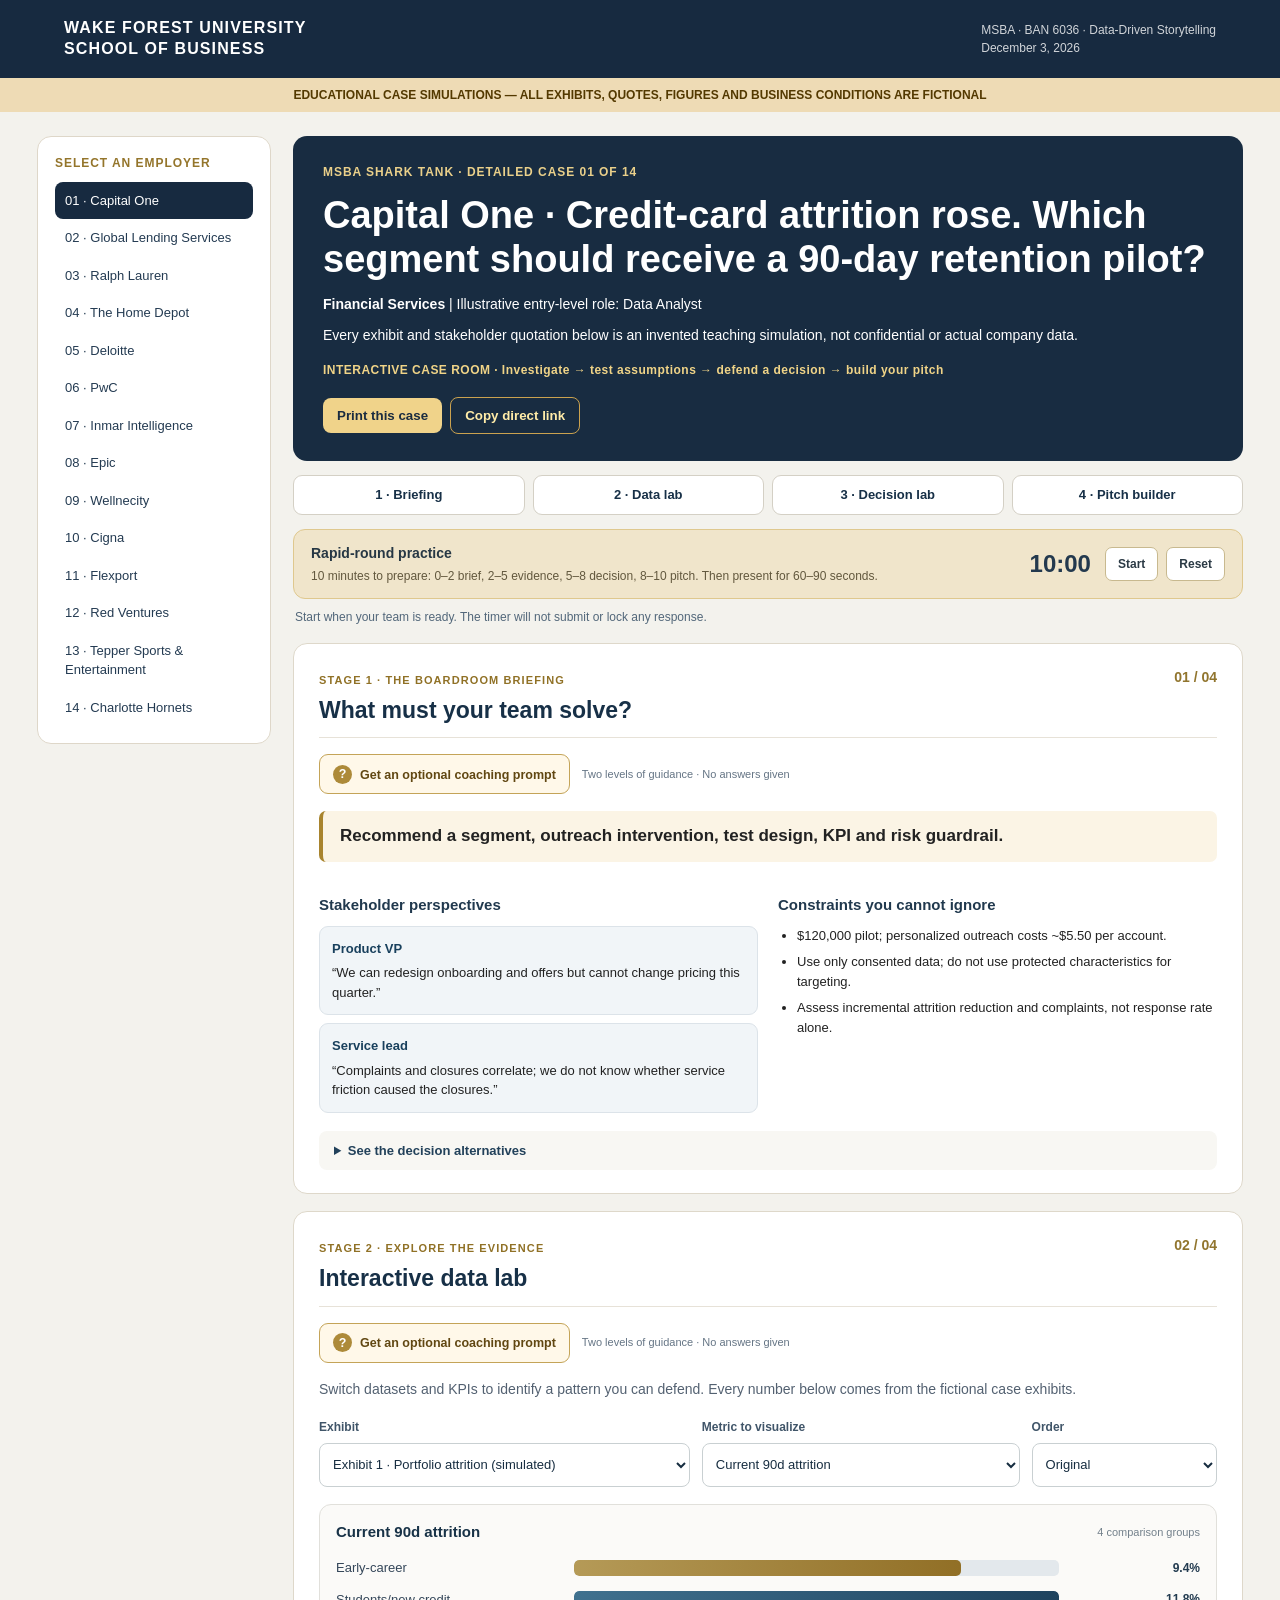
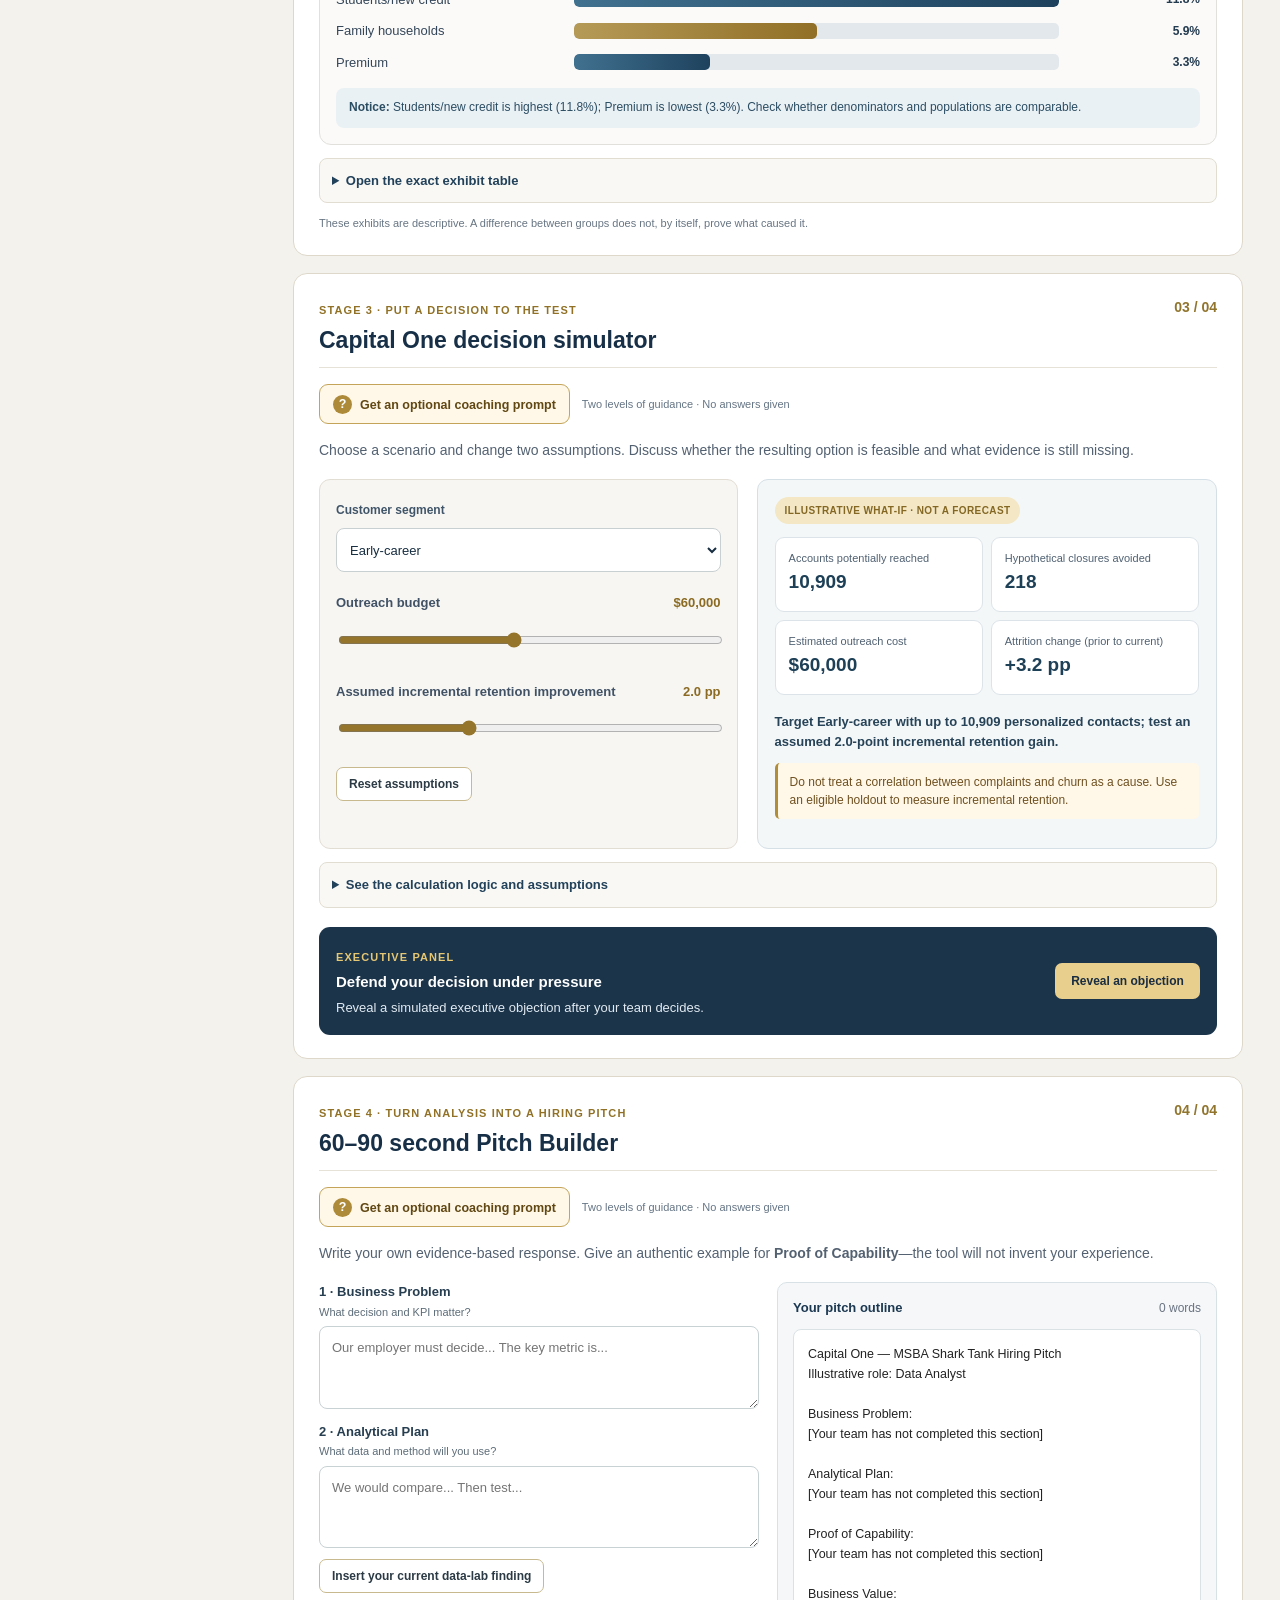
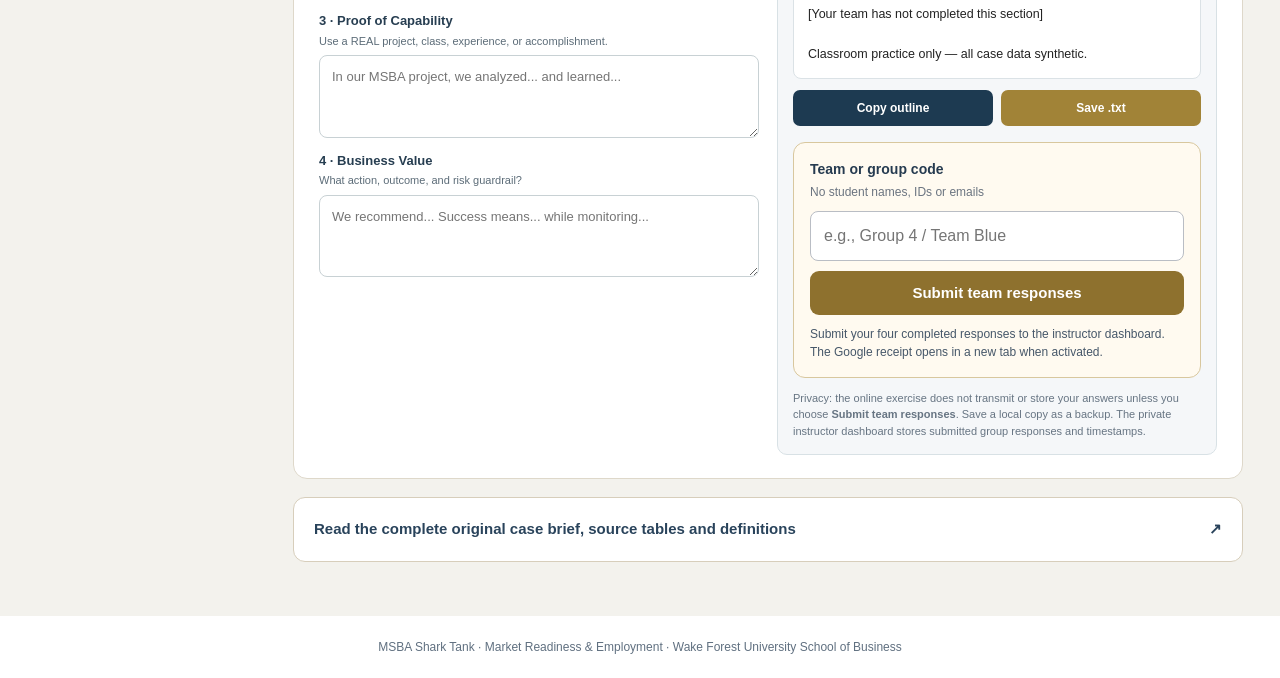
==== commit 9d7f26f2: "Load student submission configuration and new pitch submission controls" ====
--- a/shark-tank-2026/index.html
+++ b/shark-tank-2026/index.html
@@ -1,4 +1,4 @@
-<!DOCTYPE html><html lang="en"><head><meta charset="utf-8"><meta name="viewport" content="width=device-width,initial-scale=1"><title>MSBA Shark Tank Case Data Rooms</title><meta name="description" content="Fourteen simulated analytics case briefs for WFUSB MSBA Data-Driven Storytelling."><style>:root{--ink:#182c41;--gold:#94752b;--paper:#f8f6f1;--border:#ded7c9}*{box-sizing:border-box}body{font-family:Inter,Segoe UI,Arial,sans-serif;margin:0;color:#222;background:#f3f2ed;line-height:1.5}header{background:#172a40;color:white;padding:18px clamp(16px,5vw,68px);display:flex;justify-content:space-between;align-items:center}.brand{font-weight:900;line-height:1.3;letter-spacing:.07em}.course{font-size:12px;opacity:.8}.warning{padding:8px 14px;background:#eedbb5;color:#533900;text-align:center;font-size:12px;font-weight:800}.layout{max-width:1240px;margin:24px auto;padding:0 17px;display:grid;grid-template-columns:234px 1fr;gap:22px}nav{background:white;border:1px solid var(--border);border-radius:14px;padding:17px;position:sticky;top:16px;max-height:calc(100vh - 25px);overflow:auto;align-self:start}nav b{display:block;color:var(--gold);font-size:12px;margin-bottom:10px;letter-spacing:.08em}nav a{display:block;color:#243b52;text-decoration:none;padding:9px 10px;font-size:13px;border-radius:8px}nav a.current,nav a:hover{color:white;background:#172a40}.hero{background:#182c41;color:white;padding:27px 30px;border-radius:14px;margin-bottom:16px}.hero h1{font-size:clamp(25px,4vw,38px);line-height:1.17;margin:12px 0}.hero p{margin:10px 0;font-size:14px}.eyebrow{color:#ead08a;font-size:12px;text-transform:uppercase;font-weight:850;letter-spacing:.08em}.actions{margin-top:18px}.actions button{background:#f0d38a;color:#1a2c40;border:0;padding:10px 14px;border-radius:8px;cursor:pointer;margin-right:8px;font-weight:700}.actions button:last-child{background:transparent;color:#ffeca8;border:1px solid #caa24f}.card{background:white;border:1px solid var(--border);padding:21px 23px;border-radius:13px;margin-bottom:15px;break-inside:avoid}.card h2{font-size:20px;color:#172b3e;margin:0 0 10px}.card p{font-size:14px;margin:9px 0}.caps{font-size:11px;font-weight:850;color:var(--gold);text-transform:uppercase;letter-spacing:.12em}.decision{background:#fff7dd;border-left:4px solid #b18d39;padding:15px 18px;border-radius:7px;font-weight:700}.data{overflow-x:auto;border-radius:9px;border:1px solid #e3ddd3}table{border-collapse:collapse;width:100%;font-size:13px}td,th{text-align:left;white-space:nowrap;border-bottom:1px solid #eee9e0;padding:11px 10px}th{background:#eee7d8;color:#263b50}tr:nth-child(even) td{background:#fbfaf7}ul{padding-left:20px}li{margin:6px 0;font-size:14px}.split{display:grid;grid-template-columns:1fr 1fr;gap:14px}.quote{padding:13px;background:#f2f6f9;border:1px solid #dbe3ec;border-radius:8px;font-size:13px}.quote b{display:block;color:#294a68;margin-bottom:7px}.prompts{display:grid;grid-template-columns:1fr 1fr;gap:9px}.prompt{background:#f7f5ef;border:1px solid #e0d8c9;padding:13px;border-radius:8px;font-size:13px}.prompt b{color:#856721}.small{font-size:12px!important;color:#5c6775}.case-picker{display:none}footer{text-align:center;background:white;padding:22px;color:#607080;font-size:12px}@media(max-width:850px){.layout{display:block;margin:10px auto;padding:0 10px}nav{display:none}.case-picker{display:block;margin:14px 0}.case-picker select{width:100%;padding:13px;border:1px solid #ccc;border-radius:8px}header{padding:12px 18px}.course{display:none}.hero{padding:18px}.card{padding:17px}.split,.prompts{grid-template-columns:1fr}td,th{font-size:12px;padding:9px 6px}}@media print{header,.warning,nav,.case-picker,.actions,footer{display:none}.layout{display:block;margin:0;padding:0;max-width:none}body{background:white}.hero,.card{break-inside:avoid}.hero{color:white;-webkit-print-color-adjust:exact;print-color-adjust:exact}.card{padding:14px;margin:8px 0}.hero h1{font-size:26px}}</style><link rel="stylesheet" href="./interactive.css?v=20261120-2"></head><body><header><div class="brand">WAKE FOREST UNIVERSITY<br>SCHOOL OF BUSINESS</div><div class="course">MSBA · BAN 6036 · Data-Driven Storytelling<br>December 3, 2026</div></header><div class="warning">EDUCATIONAL CASE SIMULATIONS — ALL EXHIBITS, QUOTES, FIGURES AND BUSINESS CONDITIONS ARE FICTIONAL</div><div class="layout"><nav id="nav" aria-label="Choose case"></nav><main><div class="case-picker"><label for="picker">Switch employer case</label><select id="picker"></select></div><div id="case"></div></main></div><footer>MSBA Shark Tank · Market Readiness &amp; Employment · Wake Forest University School of Business</footer><script id="payload" type="application/json">[{"id":"capital-one","co":"Capital One","ind":"Financial Services","role":"Data Analyst","challenge":"Credit-card attrition rose. Which segment should receive a 90-day retention pilot?","decision":"Recommend a segment, outreach intervention, test design, KPI and risk guardrail.","tables":[["Portfolio attrition (simulated)",["Segment","Starting accounts","Prior 90d attrition","Current 90d attrition","Monthly app active"],[["Early-career","42,000","6.2%","9.4%","58%"],["Students/new credit","28,000","8.0%","11.8%","48%"],["Family households","55,000","5.1%","5.9%","79%"],["Premium","20,000","3.1%","3.3%","86%"]]],["Possible friction signals",["Segment","Complaints/1k","App sessions/mo","Fee disputes","Offer take-up"],[["Early-career","11.0","3.2","3.8%","12%"],["Students/new credit","15.0","2.1","4.9%","9%"],["Family households","6.5","5.7","1.2%","17%"],["Premium","3.8","7.9","0.6%","24%"]]]],"voices":[["Product VP","We can redesign onboarding and offers but cannot change pricing this quarter."],["Service lead","Complaints and closures correlate; we do not know whether service friction caused the closures."]],"limits":["$120,000 pilot; personalized outreach costs ~$5.50 per account.","Use only consented data; do not use protected characteristics for targeting.","Assess incremental attrition reduction and complaints, not response rate alone."],"options":["Target onboarding friction for student/new-credit accounts.","Test service-recovery contact among early-career accounts.","Launch a broad incentive with a control group."],"questions":["Which segment adds the most estimated closures?","What would distinguish pricing from service friction?","How would you estimate causal incremental retention?"],"definitions":"90-day attrition = closed accounts / starting accounts. Counts and rates are simulated."},{"id":"global-lending-services","co":"Global Lending Services","ind":"Auto Finance","role":"Financial Analyst","challenge":"30+ day loan delinquency increased across multiple tiers. Who needs earlier help?","decision":"Prioritize one segment for a fair servicing intervention and select a measurable result.","tables":[["Portfolio performance",["Risk tier","Active loans","Prior 30+ DPD","Current 30+ DPD","Avg loan balance"],[["Prime","30,000","2.1%","2.5%","$24,000"],["Near-prime","24,000","4.9%","6.6%","$20,000"],["Subprime","18,000","9.5%","11.0%","$17,000"],["Thin-file","10,000","7.2%","9.1%","$16,000"]]],["Servicing indicators",["Risk tier","Alerts delivered","Reached ≤7d","Cure after contact","Digital opt-in"],[["Prime","82%","71%","62%","55%"],["Near-prime","74%","58%","46%","40%"],["Subprime","64%","42%","34%","27%"],["Thin-file","59%","39%","30%","24%"]]]],"voices":[["Risk officer","Model expected balance at risk, not just delinquency percentages."],["Borrower support","Outreach must be respectful and comply with fair lending and servicing rules."]],"limits":["$80,000 additional outreach budget for 60 days.","Outreach results are descriptive; a cure after contact is not proof of causation.","Monitor fairness, repayment support, borrower experience and cures."],"options":["Target near-prime new delinquencies.","Improve early self-service reminders for opt-in borrowers.","Use a staggered test across tiers with safeguards."],"questions":["How many extra delinquent accounts arose in each tier?","Where is the largest dollar exposure?","What outcome would show the pilot caused improvement?"],"definitions":"DPD = days past due; cure = account returned to current status. Tiers are non-overlapping; all data simulated."},{"id":"ralph-lauren","co":"Ralph Lauren","ind":"Retail / Consumer Products","role":"Data Analyst","challenge":"Online traffic increased but conversion fell. Is inventory or pricing the culprit?","decision":"Choose one merchandizing or digital test with a margin-aware KPI.","tables":[["Digital performance",["Category","Visits","Prior conversion","Current conversion","Out-of-stock views"],[["Knitwear","180,000","3.6%","2.8%","8.2%"],["Footwear","150,000","3.1%","2.3%","12.8%"],["Accessories","210,000","2.5%","2.4%","2.9%"],["Outerwear","110,000","3.4%","2.7%","5.1%"]]],["Other commercial signals",["Category","Avg order value","Price change","Promo redeemed","Return rate"],[["Knitwear","$126","+6%","14%","11%"],["Footwear","$154","+2%","9%","18%"],["Accessories","$78","+1%","11%","7%"],["Outerwear","$230","+8%","8%","13%"]]]],"voices":[["Merchant lead","Inventory moves take three weeks. We need something measurable soon."],["Digital lead","A new campaign changed visitor mix; do not blame prices without checking cohorts."]],"limits":["$40,000 test budget; only select SKUs may be reallocated.","Discounting may boost orders while damaging gross profit.","Traffic composition changed, so simple before/after comparisons can mislead."],"options":["Fix size availability and stock messaging in footwear.","A/B test offer framing for outerwear.","Test search and product discovery rather than promotions."],"questions":["Which category has the largest implied order shortfall?","What evidence supports an inventory hypothesis?","What is the profit-based success KPI?"],"definitions":"Conversion = orders/visits. Out-of-stock view = product view without selected size available. All figures simulated."},{"id":"the-home-depot","co":"The Home Depot","ind":"Retail / Operations","role":"Business Analyst","challenge":"The same seasonal item is out of stock in some regions and overstocked in others.","decision":"Select a transfer plan that improves availability and has a positive expected economic impact.","tables":[["Regional inventory",["Region","Demand/day","Units on hand","Stockout days/30d","Inbound lead time"],[["Southeast","480","2,400","9","8d"],["Northeast","310","5,580","2","11d"],["Midwest","250","6,250","1","9d"],["West","390","2,730","7","12d"]]],["Transfer options",["Origin → destination","Truck units","Transit","Cost/truck","Handling loss"],[["Midwest → Southeast","1,000","3d","$3,500","1.0%"],["Northeast → Southeast","1,000","4d","$4,100","1.0%"],["Midwest → West","1,000","5d","$5,200","1.5%"],["Northeast → West","1,000","6d","$5,800","1.5%"]]]],"voices":[["Store operations","Every day without stock means missed sales now."],["Finance","Do not move inventory unless recovered contribution exceeds transport and loss."]],"limits":["Gross margin: $28 per sold unit; no close substitute product.","Each donor must retain at least 10 days of supply.","No more than four transfer trucks available this week."],"options":["Prioritize Southeast from Midwest stock.","Split emergency capacity between Southeast and West.","Wait for inbound replenishment and invest in forecasting."],"questions":["Compute days of supply by region.","Which donor can spare units and preserve its minimum cover?","How many incremental sales must each transfer recover to break even?"],"definitions":"Days of supply = units on hand/demand per day. Figures are simulated."},{"id":"deloitte","co":"Deloitte","ind":"Consulting / Advisory","role":"Consultant","challenge":"A client's automation rollout reduced simple-ticket time but made overall service slower.","decision":"Present a root-cause hypothesis and a six-week client improvement pilot.","tables":[["Service journey impact",["Journey","Monthly tickets","Before median","After median","Post escalation"],[["Password/access","12,000","14 min","9 min","8%"],["Billing disputes","8,000","35 min","58 min","39%"],["Returns/refunds","7,000","28 min","44 min","32%"],["Product questions","5,000","24 min","22 min","14%"]]],["Operational signals",["Indicator","Pre-launch","Post-launch","Potential issue"],[["First-contact resolution","72%","61%","Misrouting?"],["Transfers per ticket","1.3","2.1","More handoffs?"],["Staff training","6h","1.5h","Readiness?"],["Satisfaction","4.4/5","3.8/5","Customer impact?"]]]],"voices":[["CIO","Routine tasks improved; reversing all automation would waste the gain."],["Service manager","Exception handling is unclear and training was rushed."]],"limits":["Pilot budget $90,000; no full rollback without security approval.","Billing cases require compliance and audit controls.","Present owner, KPI, 2-week checkpoint and 6-week assessment."],"options":["Redesign billing and returns exception routing.","Add targeted staff training and escalation rules.","Temporarily route complex journeys to specialists."],"questions":["Which journey accounts for the greatest added total minutes?","What is the difference between correlation and a root cause?","Which metric balances speed with resolution quality?"],"definitions":"Median resolution time is per-ticket; multiplying medians by counts is an approximation, not exact time cost. All figures simulated."},{"id":"pwc","co":"PwC","ind":"Consulting / BI","role":"Business Intelligence Analyst","challenge":"Four divisions report the same 'on-time' KPI with incompatible definitions.","decision":"Design a standardized board metric and 30-day reconciliation plan.","tables":[["Reported dashboards",["Division","Cases","On-time cases","Reported rate","Excluded"],[["North America","1,200","1,104","92.0%","Rush"],["Europe","1,000","840","84.0%","None"],["Asia-Pacific","800","768","96.0%","Exceptions"],["Latin America","600","528","88.0%","Weekends"]]],["Hidden definitions",["Division","Start clock","Stop clock","Target","Calendar"],[["North America","Order approval","Shipment","48h","Business"],["Europe","Order receipt","Delivery","72h","Calendar"],["Asia-Pacific","Order receipt","Shipment","48h","Business"],["Latin America","Payment confirmed","Delivery","72h","Business"]]]],"voices":[["CFO","Give the board one defensible number and explain any restatement."],["Region leaders","Please do not rank divisions until the denominators and clock rules align."]],"limits":["Only aggregated data are immediately accessible.","30 days; two analysts plus process owners.","Keep the old calculations reproducible for audit."],"options":["Publish qualified numbers with a limitation statement.","Agree on common timestamps and restate last quarter.","Pause division comparisons and build a data dictionary first."],"questions":["Why is averaging the reported rates unreliable?","Which timestamps must be standardized?","What governance rules prevent the problem from recurring?"],"definitions":"SLA = service-level agreement; 'on time' is not comparable until clock, denominator and exclusions align. Simulated."},{"id":"inmar-intelligence","co":"Inmar Intelligence","ind":"Commerce / Promotional Analytics","role":"Business Intelligence Analyst","challenge":"Promotions raise observed sales—but some sales would have happened anyway.","decision":"Choose what to test next and outline a credible incremental-profit estimate.","tables":[["Campaign results",["Offer","Exposed HH","Exposed sales lift","Control sales lift","Campaign cost"],[["Digital coupon","50,000","+13.5%","+7.1%","$90,000"],["Loyalty points","40,000","+11.2%","+8.8%","$60,000"],["Display","70,000","+9.1%","+8.4%","$35,000"],["Bundle","30,000","+14.9%","+9.4%","$70,000"]]],["Economics",["Offer","Baseline spend/HH","Contribution margin","Redemption rate","Group balance"],[["Digital coupon","$84","32%","18%","Good"],["Loyalty points","$112","35%","22%","Mixed"],["Display","$76","30%","N/A","Weak"],["Bundle","$95","29%","15%","Mixed"]]]],"voices":[["Marketing VP","I want lift we caused—not sales that would have occurred anyway."],["Data science lead","The controls are matched, not randomized, and campaigns overlapped."]],"limits":["$100,000 for next wave across at most two offers.","Do not calculate ROI from observed lift alone.","Build proper holdouts and test for customer overlap."],"options":["Prioritize net-of-control incremental lift.","Prioritize contribution net of cost.","Do a cleaner randomized holdout before scaling."],"questions":["Compute the difference in percentage-point lift for each offer.","Which offer has the strongest apparent incremental impact?","Why do you still need baseline spending and controls?"],"definitions":"HH = household. Control-adjusted lift (pp) ≈ exposed lift minus control lift; not proof of causal effect. Simulated."},{"id":"epic","co":"Epic","ind":"Health IT","role":"Business Analyst","challenge":"A hospital workflow system was implemented, but several units barely use it.","decision":"Choose one adoption barrier to test safely over six weeks.","tables":[["Unit adoption",["Unit","Eligible cases/week","Week 1","Week 8","Extra clicks"],[["Emergency","1,600","33%","46%","12"],["Outpatient","2,400","48%","79%","5"],["Medical-surgical","1,200","41%","55%","10"],["Imaging","900","38%","72%","4"]]],["Friction",["Unit","Support tickets/100","Field errors","Training attend","Safety flags"],[["Emergency","19","14%","61%","3"],["Outpatient","7","5%","93%","0"],["Medical-surgical","16","11%","70%","1"],["Imaging","8","4%","88%","0"]]]],"voices":[["Nurse leader","Patient safety comes before an adoption target."],["IT director","Changes need clinician approval and a reversible test."]],"limits":["Six weeks, 120 total configuration/analyst hours.","No identifiable patient records in this exercise.","Require clinical review; track safety, burden and appropriate adoption."],"options":["Simplify emergency workflow steps.","Train staff in units with low uptake.","Use contextual in-app prompts with safeguards."],"questions":["Which unit offers the largest count of additional appropriately completed cases?","Is low adoption due to clicks, training or case mix?","How do you avoid maximizing unsafe usage?"],"definitions":"Adoption = eligible cases using the new workflow. Extra clicks relative to prior workflow. Simulated."},{"id":"wellnecity","co":"Wellnecity","ind":"Healthcare Analytics","role":"Healthcare Business Analyst","challenge":"A benefits sponsor sees more potentially avoidable emergency-department claims.","decision":"Target a safe navigation pilot that can improve care access without deterring emergency care.","tables":[["ED utilization",["Segment","Members","Prior visits/1k","Current visits/1k","No PCP visit (12m)"],[["Chronic condition adults","8,000","142","174","26%"],["Young adults","11,000","96","128","41%"],["Families","14,000","84","91","18%"],["Older adults","5,000","112","119","14%"]]],["Access and cost",["Segment","Avg claim","After-hours gap","Claim lag","Navigator use"],[["Chronic condition adults","$1,450","28%","45d","21%"],["Young adults","$980","35%","45d","8%"],["Families","$1,120","18%","45d","15%"],["Older adults","$1,680","11%","45d","24%"]]]],"voices":[["Benefits director","We need evidence that access improves, not just a claims reduction."],["Clinical advisor","Claims coding cannot decide whether any individual ED visit was medically necessary."]],"limits":["$180,000 pilot for 90 days; up to 5,000 outreach contacts.","Analyze only aggregated/de-identified data.","Protect urgent-care access and evaluate patient experience."],"options":["Offer primary-care navigation to young adults.","Prioritize chronic-condition outreach and after-hours alternatives.","Validate coding before large expansion."],"questions":["Compute approximate additional visits in each group.","What would test whether access is the driver?","What clinical safety and equity guardrails are essential?"],"definitions":"ED rates are annualized per 1,000 members; 'potentially avoidable' is a claims-classification proxy, not a patient-level judgment. Simulated."},{"id":"cigna","co":"Cigna","ind":"Health Insurance / Operations","role":"Business Analyst","challenge":"Member-service responses slowed even with steady staffing hours.","decision":"Select one process/routing experiment and defend service-quality guardrails.","tables":[["Contact demand and response",["Queue","Prior contacts","Current contacts","Prior response","Current response"],[["Claims","18,000","22,000","12m","29m"],["Benefits","14,000","14,500","10m","18m"],["Prior authorization","9,000","12,000","22m","43m"],["Enrollment","7,000","7,200","13m","14m"]]],["Quality signals",["Queue","Repeat contact 7d","Misroutes","Handle time","Audit pass"],[["Claims","24%","15%","8.8m","96%"],["Benefits","17%","8%","7.2m","97%"],["Prior authorization","31%","21%","14.5m","93%"],["Enrollment","10%","5%","6.1m","98%"]]]],"voices":[["Member services","Fast but inaccurate answers create another call."],["Operations manager","We can adjust routing, not increase headcount."]],"limits":["Max 200 hours of workflow engineering this month.","No shortcuts for medical or regulatory review.","Track accuracy, repeat calls and response time together."],"options":["Triage prior-authorizations by complexity.","Fix common claims information gaps.","Move capacity dynamically across peak queues."],"questions":["Which queue creates most new wait exposure?","What do repeats plus misroutes suggest?","What experiment can isolate routing impact?"],"definitions":"Response time = minutes to first qualified response. Queue staffing hours are roughly unchanged. Simulated."},{"id":"flexport","co":"Flexport","ind":"Supply Chain / Logistics","role":"Business Analyst","challenge":"Late deliveries jumped on a major cross-border trade lane.","decision":"Choose a reliability intervention and quantify its cost versus expected late shipments avoided.","tables":[["Monthly shipment performance",["Service","Shipments","Target days","Actual median","Late rate"],[["Ocean standard","600","28","36","41%"],["Ocean priority","240","25","29","23%"],["Air economy","180","8","10","17%"],["Multimodal","120","22","25","26%"]]],["Delay signals and options",["Service","Port dwell","Customs exams","Capacity roll","Premium/shipment"],[["Ocean standard","6.2d","9%","18%","$0"],["Ocean priority","3.1d","7%","9%","+$650"],["Air economy","0.7d","5%","4%","+$2,800"],["Multimodal","2.4d","6%","11%","+$900"]]]],"voices":[["Operations","Premium services help, but we cannot send everything by air."],["Customer success","Customers value predictable arrival windows, not only speed."]],"limits":["Incremental budget: $150,000 next month.","At most 200 standard shipments may switch to priority.","Customs inspections are not fully controllable."],"options":["Prioritize upgrades on high-risk ocean shipments.","Move bookings earlier to avoid capacity rolls.","Focus on customs data readiness and destination dwell."],"questions":["Estimate number of late shipments per service.","How many $650 upgrades could the budget fund?","What data differentiates port dwell from rolled capacity?"],"definitions":"Late rate = shipments after the target; cause signals can overlap. All figures simulated."},{"id":"red-ventures","co":"Red Ventures","ind":"Digital Marketing","role":"Marketing Analyst","challenge":"Marketing spend rose yet sales-qualified leads barely moved.","decision":"Recommend a budget/targeting experiment using cost per qualified lead plus quality safeguards.","tables":[["Current funnel",["Channel","Spend","Visits","Leads","Qualified"],[["Paid search","$180k","120,000","7,200","1,080"],["SEO/content","$55k","150,000","6,750","1,350"],["Display","$120k","200,000","6,000","540"],["Email/CRM","$35k","80,000","4,800","1,200"]]],["Comparison and overlap",["Channel","Prior spend","Prior qualified","Current qualified","Multi-touch"],[["Paid search","$130k","1,000","1,080","16%"],["SEO/content","$50k","1,300","1,350","25%"],["Display","$75k","520","540","34%"],["Email/CRM","$30k","1,150","1,200","41%"]]]],"voices":[["Marketing","We need a better return on incremental spend, not just impressions."],["Sales operations","Qualified lead definitions and duplicate attribution matter."]],"limits":["Next-month $60,000 experiment; sales headcount fixed.","Last-click attribution may overcredit some channels.","Track quality and downstream sales acceptance."],"options":["Reduce incremental display and test SEO/CRM.","Tighten paid-search targeting via randomized split.","Standardize qualified conversion definitions before scaling."],"questions":["Calculate cost per qualified lead.","Which channel grew leads relative to spend?","How would you detect attribution double counting?"],"definitions":"Qualified = sales-accepted lead; multi-touch prospects saw multiple channels. Simulated."},{"id":"tepper-sports","co":"Tepper Sports & Entertainment","ind":"Sports Business Analytics","role":"Fan Insights Analyst","challenge":"Younger season-ticket holders are renewing at much lower rates.","decision":"Recommend an opt-in fan-retention pilot and the experiment to evaluate incremental renewal.","tables":[["Ticket renewal cohorts",["Age","Eligible holders","Prior renewal","Current renewal","Games attended"],[["18–29","3,000","73%","58%","5.2"],["30–44","4,000","79%","73%","7.1"],["45–59","4,500","85%","83%","8.8"],["60+","2,500","89%","88%","10.2"]]],["Fan economics and engagement",["Age","App engagement","Event participation","Plan price","Contribution/renewal"],[["18–29","34%","16%","$620","$290"],["30–44","52%","24%","$1,050","$510"],["45–59","68%","32%","$1,480","$760"],["60+","71%","29%","$1,620","$840"]]]],"voices":[["Fan experience","Young fans ask for flexible use more than blanket discounts."],["Finance","Pilot benefits must not cost more than incremental renewal contribution."]],"limits":["$200,000 budget, maximum 2,000 pilot accounts.","Only opt-in communications; monitor fan satisfaction.","Randomized control needed to isolate intervention effect."],"options":["Flexible game swaps for young holders.","Targeted experiences for 30–44 accounts.","Segmented renewal messaging tested against holdout."],"questions":["Estimate lost renewals among 18–29 holders.","What incentive can the unit economics support?","Which leading KPIs predict renewal but don't substitute for it?"],"definitions":"Renewal % = renewed/eligible. Contribution is after variable costs. Simulated; not real team business data."},{"id":"charlotte-hornets","co":"Charlotte Hornets","ind":"Sports / Basketball Operations","role":"Basketball Operations Analyst","challenge":"Two possible roster additions have similar box-score averages, but different context and costs.","decision":"Choose a conditional fit-based recommendation and explain the biggest uncertainty.","tables":[["Two fictional candidates",["Metric","Player A","Player B","Interpretation"],[["Points per 36","18.6","18.4","Similar volume"],["True shooting","58.2%","56.5%","Efficiency"],["Usage","22%","26%","Role"],["3-point %","37.8%","39.4%","Spacing"],["Minutes sampled","1,600","2,500","Reliability"]]],["Fit, defense and price",["Metric","Player A","Player B","Interpretation"],[["Adjusted on/off/100","+5.2","+2.1","Context-sensitive"],["Defensive matchup difficulty","73/100","61/100","Higher = harder"],["Games missed","18","8","Availability"],["Annual salary ask","$9.2M","$8.6M","Budget"],["Role archetype","3-and-D wing","Scoring guard","Fit"]]]],"voices":[["Head coach","We need a strong perimeter defender who can play without heavy usage."],["General manager","Budget is ~$10M; we need upside and downside cases."]],"limits":["Candidates and stats are completely fictional and do not describe real players.","No game-tracking, opponent-adjusted film review or medical data available.","Do not treat adjusted on/off as a causal player impact measure."],"options":["Select A for low-usage defense, conditional on health data.","Select B for offense and availability, conditional on defense review.","Defer final decision pending opponent-adjusted tracking."],"questions":["What confounds on/off impact?","How should roster fit change metric weights?","Which three missing datasets would you ask for?"],"definitions":"Usage = possession share; true shooting = scoring efficiency; 3-and-D = perimeter defense plus 3pt offense. All data simulated."}]</script><script>
+<!DOCTYPE html><html lang="en"><head><meta charset="utf-8"><meta name="viewport" content="width=device-width,initial-scale=1"><title>MSBA Shark Tank Case Data Rooms</title><meta name="description" content="Fourteen simulated analytics case briefs for WFUSB MSBA Data-Driven Storytelling."><style>:root{--ink:#182c41;--gold:#94752b;--paper:#f8f6f1;--border:#ded7c9}*{box-sizing:border-box}body{font-family:Inter,Segoe UI,Arial,sans-serif;margin:0;color:#222;background:#f3f2ed;line-height:1.5}header{background:#172a40;color:white;padding:18px clamp(16px,5vw,68px);display:flex;justify-content:space-between;align-items:center}.brand{font-weight:900;line-height:1.3;letter-spacing:.07em}.course{font-size:12px;opacity:.8}.warning{padding:8px 14px;background:#eedbb5;color:#533900;text-align:center;font-size:12px;font-weight:800}.layout{max-width:1240px;margin:24px auto;padding:0 17px;display:grid;grid-template-columns:234px 1fr;gap:22px}nav{background:white;border:1px solid var(--border);border-radius:14px;padding:17px;position:sticky;top:16px;max-height:calc(100vh - 25px);overflow:auto;align-self:start}nav b{display:block;color:var(--gold);font-size:12px;margin-bottom:10px;letter-spacing:.08em}nav a{display:block;color:#243b52;text-decoration:none;padding:9px 10px;font-size:13px;border-radius:8px}nav a.current,nav a:hover{color:white;background:#172a40}.hero{background:#182c41;color:white;padding:27px 30px;border-radius:14px;margin-bottom:16px}.hero h1{font-size:clamp(25px,4vw,38px);line-height:1.17;margin:12px 0}.hero p{margin:10px 0;font-size:14px}.eyebrow{color:#ead08a;font-size:12px;text-transform:uppercase;font-weight:850;letter-spacing:.08em}.actions{margin-top:18px}.actions button{background:#f0d38a;color:#1a2c40;border:0;padding:10px 14px;border-radius:8px;cursor:pointer;margin-right:8px;font-weight:700}.actions button:last-child{background:transparent;color:#ffeca8;border:1px solid #caa24f}.card{background:white;border:1px solid var(--border);padding:21px 23px;border-radius:13px;margin-bottom:15px;break-inside:avoid}.card h2{font-size:20px;color:#172b3e;margin:0 0 10px}.card p{font-size:14px;margin:9px 0}.caps{font-size:11px;font-weight:850;color:var(--gold);text-transform:uppercase;letter-spacing:.12em}.decision{background:#fff7dd;border-left:4px solid #b18d39;padding:15px 18px;border-radius:7px;font-weight:700}.data{overflow-x:auto;border-radius:9px;border:1px solid #e3ddd3}table{border-collapse:collapse;width:100%;font-size:13px}td,th{text-align:left;white-space:nowrap;border-bottom:1px solid #eee9e0;padding:11px 10px}th{background:#eee7d8;color:#263b50}tr:nth-child(even) td{background:#fbfaf7}ul{padding-left:20px}li{margin:6px 0;font-size:14px}.split{display:grid;grid-template-columns:1fr 1fr;gap:14px}.quote{padding:13px;background:#f2f6f9;border:1px solid #dbe3ec;border-radius:8px;font-size:13px}.quote b{display:block;color:#294a68;margin-bottom:7px}.prompts{display:grid;grid-template-columns:1fr 1fr;gap:9px}.prompt{background:#f7f5ef;border:1px solid #e0d8c9;padding:13px;border-radius:8px;font-size:13px}.prompt b{color:#856721}.small{font-size:12px!important;color:#5c6775}.case-picker{display:none}footer{text-align:center;background:white;padding:22px;color:#607080;font-size:12px}@media(max-width:850px){.layout{display:block;margin:10px auto;padding:0 10px}nav{display:none}.case-picker{display:block;margin:14px 0}.case-picker select{width:100%;padding:13px;border:1px solid #ccc;border-radius:8px}header{padding:12px 18px}.course{display:none}.hero{padding:18px}.card{padding:17px}.split,.prompts{grid-template-columns:1fr}td,th{font-size:12px;padding:9px 6px}}@media print{header,.warning,nav,.case-picker,.actions,footer{display:none}.layout{display:block;margin:0;padding:0;max-width:none}body{background:white}.hero,.card{break-inside:avoid}.hero{color:white;-webkit-print-color-adjust:exact;print-color-adjust:exact}.card{padding:14px;margin:8px 0}.hero h1{font-size:26px}}</style><link rel="stylesheet" href="./interactive.css?v=20261121-1"></head><body><header><div class="brand">WAKE FOREST UNIVERSITY<br>SCHOOL OF BUSINESS</div><div class="course">MSBA · BAN 6036 · Data-Driven Storytelling<br>December 3, 2026</div></header><div class="warning">EDUCATIONAL CASE SIMULATIONS — ALL EXHIBITS, QUOTES, FIGURES AND BUSINESS CONDITIONS ARE FICTIONAL</div><div class="layout"><nav id="nav" aria-label="Choose case"></nav><main><div class="case-picker"><label for="picker">Switch employer case</label><select id="picker"></select></div><div id="case"></div></main></div><footer>MSBA Shark Tank · Market Readiness &amp; Employment · Wake Forest University School of Business</footer><script id="payload" type="application/json">[{"id":"capital-one","co":"Capital One","ind":"Financial Services","role":"Data Analyst","challenge":"Credit-card attrition rose. Which segment should receive a 90-day retention pilot?","decision":"Recommend a segment, outreach intervention, test design, KPI and risk guardrail.","tables":[["Portfolio attrition (simulated)",["Segment","Starting accounts","Prior 90d attrition","Current 90d attrition","Monthly app active"],[["Early-career","42,000","6.2%","9.4%","58%"],["Students/new credit","28,000","8.0%","11.8%","48%"],["Family households","55,000","5.1%","5.9%","79%"],["Premium","20,000","3.1%","3.3%","86%"]]],["Possible friction signals",["Segment","Complaints/1k","App sessions/mo","Fee disputes","Offer take-up"],[["Early-career","11.0","3.2","3.8%","12%"],["Students/new credit","15.0","2.1","4.9%","9%"],["Family households","6.5","5.7","1.2%","17%"],["Premium","3.8","7.9","0.6%","24%"]]]],"voices":[["Product VP","We can redesign onboarding and offers but cannot change pricing this quarter."],["Service lead","Complaints and closures correlate; we do not know whether service friction caused the closures."]],"limits":["$120,000 pilot; personalized outreach costs ~$5.50 per account.","Use only consented data; do not use protected characteristics for targeting.","Assess incremental attrition reduction and complaints, not response rate alone."],"options":["Target onboarding friction for student/new-credit accounts.","Test service-recovery contact among early-career accounts.","Launch a broad incentive with a control group."],"questions":["Which segment adds the most estimated closures?","What would distinguish pricing from service friction?","How would you estimate causal incremental retention?"],"definitions":"90-day attrition = closed accounts / starting accounts. Counts and rates are simulated."},{"id":"global-lending-services","co":"Global Lending Services","ind":"Auto Finance","role":"Financial Analyst","challenge":"30+ day loan delinquency increased across multiple tiers. Who needs earlier help?","decision":"Prioritize one segment for a fair servicing intervention and select a measurable result.","tables":[["Portfolio performance",["Risk tier","Active loans","Prior 30+ DPD","Current 30+ DPD","Avg loan balance"],[["Prime","30,000","2.1%","2.5%","$24,000"],["Near-prime","24,000","4.9%","6.6%","$20,000"],["Subprime","18,000","9.5%","11.0%","$17,000"],["Thin-file","10,000","7.2%","9.1%","$16,000"]]],["Servicing indicators",["Risk tier","Alerts delivered","Reached ≤7d","Cure after contact","Digital opt-in"],[["Prime","82%","71%","62%","55%"],["Near-prime","74%","58%","46%","40%"],["Subprime","64%","42%","34%","27%"],["Thin-file","59%","39%","30%","24%"]]]],"voices":[["Risk officer","Model expected balance at risk, not just delinquency percentages."],["Borrower support","Outreach must be respectful and comply with fair lending and servicing rules."]],"limits":["$80,000 additional outreach budget for 60 days.","Outreach results are descriptive; a cure after contact is not proof of causation.","Monitor fairness, repayment support, borrower experience and cures."],"options":["Target near-prime new delinquencies.","Improve early self-service reminders for opt-in borrowers.","Use a staggered test across tiers with safeguards."],"questions":["How many extra delinquent accounts arose in each tier?","Where is the largest dollar exposure?","What outcome would show the pilot caused improvement?"],"definitions":"DPD = days past due; cure = account returned to current status. Tiers are non-overlapping; all data simulated."},{"id":"ralph-lauren","co":"Ralph Lauren","ind":"Retail / Consumer Products","role":"Data Analyst","challenge":"Online traffic increased but conversion fell. Is inventory or pricing the culprit?","decision":"Choose one merchandizing or digital test with a margin-aware KPI.","tables":[["Digital performance",["Category","Visits","Prior conversion","Current conversion","Out-of-stock views"],[["Knitwear","180,000","3.6%","2.8%","8.2%"],["Footwear","150,000","3.1%","2.3%","12.8%"],["Accessories","210,000","2.5%","2.4%","2.9%"],["Outerwear","110,000","3.4%","2.7%","5.1%"]]],["Other commercial signals",["Category","Avg order value","Price change","Promo redeemed","Return rate"],[["Knitwear","$126","+6%","14%","11%"],["Footwear","$154","+2%","9%","18%"],["Accessories","$78","+1%","11%","7%"],["Outerwear","$230","+8%","8%","13%"]]]],"voices":[["Merchant lead","Inventory moves take three weeks. We need something measurable soon."],["Digital lead","A new campaign changed visitor mix; do not blame prices without checking cohorts."]],"limits":["$40,000 test budget; only select SKUs may be reallocated.","Discounting may boost orders while damaging gross profit.","Traffic composition changed, so simple before/after comparisons can mislead."],"options":["Fix size availability and stock messaging in footwear.","A/B test offer framing for outerwear.","Test search and product discovery rather than promotions."],"questions":["Which category has the largest implied order shortfall?","What evidence supports an inventory hypothesis?","What is the profit-based success KPI?"],"definitions":"Conversion = orders/visits. Out-of-stock view = product view without selected size available. All figures simulated."},{"id":"the-home-depot","co":"The Home Depot","ind":"Retail / Operations","role":"Business Analyst","challenge":"The same seasonal item is out of stock in some regions and overstocked in others.","decision":"Select a transfer plan that improves availability and has a positive expected economic impact.","tables":[["Regional inventory",["Region","Demand/day","Units on hand","Stockout days/30d","Inbound lead time"],[["Southeast","480","2,400","9","8d"],["Northeast","310","5,580","2","11d"],["Midwest","250","6,250","1","9d"],["West","390","2,730","7","12d"]]],["Transfer options",["Origin → destination","Truck units","Transit","Cost/truck","Handling loss"],[["Midwest → Southeast","1,000","3d","$3,500","1.0%"],["Northeast → Southeast","1,000","4d","$4,100","1.0%"],["Midwest → West","1,000","5d","$5,200","1.5%"],["Northeast → West","1,000","6d","$5,800","1.5%"]]]],"voices":[["Store operations","Every day without stock means missed sales now."],["Finance","Do not move inventory unless recovered contribution exceeds transport and loss."]],"limits":["Gross margin: $28 per sold unit; no close substitute product.","Each donor must retain at least 10 days of supply.","No more than four transfer trucks available this week."],"options":["Prioritize Southeast from Midwest stock.","Split emergency capacity between Southeast and West.","Wait for inbound replenishment and invest in forecasting."],"questions":["Compute days of supply by region.","Which donor can spare units and preserve its minimum cover?","How many incremental sales must each transfer recover to break even?"],"definitions":"Days of supply = units on hand/demand per day. Figures are simulated."},{"id":"deloitte","co":"Deloitte","ind":"Consulting / Advisory","role":"Consultant","challenge":"A client's automation rollout reduced simple-ticket time but made overall service slower.","decision":"Present a root-cause hypothesis and a six-week client improvement pilot.","tables":[["Service journey impact",["Journey","Monthly tickets","Before median","After median","Post escalation"],[["Password/access","12,000","14 min","9 min","8%"],["Billing disputes","8,000","35 min","58 min","39%"],["Returns/refunds","7,000","28 min","44 min","32%"],["Product questions","5,000","24 min","22 min","14%"]]],["Operational signals",["Indicator","Pre-launch","Post-launch","Potential issue"],[["First-contact resolution","72%","61%","Misrouting?"],["Transfers per ticket","1.3","2.1","More handoffs?"],["Staff training","6h","1.5h","Readiness?"],["Satisfaction","4.4/5","3.8/5","Customer impact?"]]]],"voices":[["CIO","Routine tasks improved; reversing all automation would waste the gain."],["Service manager","Exception handling is unclear and training was rushed."]],"limits":["Pilot budget $90,000; no full rollback without security approval.","Billing cases require compliance and audit controls.","Present owner, KPI, 2-week checkpoint and 6-week assessment."],"options":["Redesign billing and returns exception routing.","Add targeted staff training and escalation rules.","Temporarily route complex journeys to specialists."],"questions":["Which journey accounts for the greatest added total minutes?","What is the difference between correlation and a root cause?","Which metric balances speed with resolution quality?"],"definitions":"Median resolution time is per-ticket; multiplying medians by counts is an approximation, not exact time cost. All figures simulated."},{"id":"pwc","co":"PwC","ind":"Consulting / BI","role":"Business Intelligence Analyst","challenge":"Four divisions report the same 'on-time' KPI with incompatible definitions.","decision":"Design a standardized board metric and 30-day reconciliation plan.","tables":[["Reported dashboards",["Division","Cases","On-time cases","Reported rate","Excluded"],[["North America","1,200","1,104","92.0%","Rush"],["Europe","1,000","840","84.0%","None"],["Asia-Pacific","800","768","96.0%","Exceptions"],["Latin America","600","528","88.0%","Weekends"]]],["Hidden definitions",["Division","Start clock","Stop clock","Target","Calendar"],[["North America","Order approval","Shipment","48h","Business"],["Europe","Order receipt","Delivery","72h","Calendar"],["Asia-Pacific","Order receipt","Shipment","48h","Business"],["Latin America","Payment confirmed","Delivery","72h","Business"]]]],"voices":[["CFO","Give the board one defensible number and explain any restatement."],["Region leaders","Please do not rank divisions until the denominators and clock rules align."]],"limits":["Only aggregated data are immediately accessible.","30 days; two analysts plus process owners.","Keep the old calculations reproducible for audit."],"options":["Publish qualified numbers with a limitation statement.","Agree on common timestamps and restate last quarter.","Pause division comparisons and build a data dictionary first."],"questions":["Why is averaging the reported rates unreliable?","Which timestamps must be standardized?","What governance rules prevent the problem from recurring?"],"definitions":"SLA = service-level agreement; 'on time' is not comparable until clock, denominator and exclusions align. Simulated."},{"id":"inmar-intelligence","co":"Inmar Intelligence","ind":"Commerce / Promotional Analytics","role":"Business Intelligence Analyst","challenge":"Promotions raise observed sales—but some sales would have happened anyway.","decision":"Choose what to test next and outline a credible incremental-profit estimate.","tables":[["Campaign results",["Offer","Exposed HH","Exposed sales lift","Control sales lift","Campaign cost"],[["Digital coupon","50,000","+13.5%","+7.1%","$90,000"],["Loyalty points","40,000","+11.2%","+8.8%","$60,000"],["Display","70,000","+9.1%","+8.4%","$35,000"],["Bundle","30,000","+14.9%","+9.4%","$70,000"]]],["Economics",["Offer","Baseline spend/HH","Contribution margin","Redemption rate","Group balance"],[["Digital coupon","$84","32%","18%","Good"],["Loyalty points","$112","35%","22%","Mixed"],["Display","$76","30%","N/A","Weak"],["Bundle","$95","29%","15%","Mixed"]]]],"voices":[["Marketing VP","I want lift we caused—not sales that would have occurred anyway."],["Data science lead","The controls are matched, not randomized, and campaigns overlapped."]],"limits":["$100,000 for next wave across at most two offers.","Do not calculate ROI from observed lift alone.","Build proper holdouts and test for customer overlap."],"options":["Prioritize net-of-control incremental lift.","Prioritize contribution net of cost.","Do a cleaner randomized holdout before scaling."],"questions":["Compute the difference in percentage-point lift for each offer.","Which offer has the strongest apparent incremental impact?","Why do you still need baseline spending and controls?"],"definitions":"HH = household. Control-adjusted lift (pp) ≈ exposed lift minus control lift; not proof of causal effect. Simulated."},{"id":"epic","co":"Epic","ind":"Health IT","role":"Business Analyst","challenge":"A hospital workflow system was implemented, but several units barely use it.","decision":"Choose one adoption barrier to test safely over six weeks.","tables":[["Unit adoption",["Unit","Eligible cases/week","Week 1","Week 8","Extra clicks"],[["Emergency","1,600","33%","46%","12"],["Outpatient","2,400","48%","79%","5"],["Medical-surgical","1,200","41%","55%","10"],["Imaging","900","38%","72%","4"]]],["Friction",["Unit","Support tickets/100","Field errors","Training attend","Safety flags"],[["Emergency","19","14%","61%","3"],["Outpatient","7","5%","93%","0"],["Medical-surgical","16","11%","70%","1"],["Imaging","8","4%","88%","0"]]]],"voices":[["Nurse leader","Patient safety comes before an adoption target."],["IT director","Changes need clinician approval and a reversible test."]],"limits":["Six weeks, 120 total configuration/analyst hours.","No identifiable patient records in this exercise.","Require clinical review; track safety, burden and appropriate adoption."],"options":["Simplify emergency workflow steps.","Train staff in units with low uptake.","Use contextual in-app prompts with safeguards."],"questions":["Which unit offers the largest count of additional appropriately completed cases?","Is low adoption due to clicks, training or case mix?","How do you avoid maximizing unsafe usage?"],"definitions":"Adoption = eligible cases using the new workflow. Extra clicks relative to prior workflow. Simulated."},{"id":"wellnecity","co":"Wellnecity","ind":"Healthcare Analytics","role":"Healthcare Business Analyst","challenge":"A benefits sponsor sees more potentially avoidable emergency-department claims.","decision":"Target a safe navigation pilot that can improve care access without deterring emergency care.","tables":[["ED utilization",["Segment","Members","Prior visits/1k","Current visits/1k","No PCP visit (12m)"],[["Chronic condition adults","8,000","142","174","26%"],["Young adults","11,000","96","128","41%"],["Families","14,000","84","91","18%"],["Older adults","5,000","112","119","14%"]]],["Access and cost",["Segment","Avg claim","After-hours gap","Claim lag","Navigator use"],[["Chronic condition adults","$1,450","28%","45d","21%"],["Young adults","$980","35%","45d","8%"],["Families","$1,120","18%","45d","15%"],["Older adults","$1,680","11%","45d","24%"]]]],"voices":[["Benefits director","We need evidence that access improves, not just a claims reduction."],["Clinical advisor","Claims coding cannot decide whether any individual ED visit was medically necessary."]],"limits":["$180,000 pilot for 90 days; up to 5,000 outreach contacts.","Analyze only aggregated/de-identified data.","Protect urgent-care access and evaluate patient experience."],"options":["Offer primary-care navigation to young adults.","Prioritize chronic-condition outreach and after-hours alternatives.","Validate coding before large expansion."],"questions":["Compute approximate additional visits in each group.","What would test whether access is the driver?","What clinical safety and equity guardrails are essential?"],"definitions":"ED rates are annualized per 1,000 members; 'potentially avoidable' is a claims-classification proxy, not a patient-level judgment. Simulated."},{"id":"cigna","co":"Cigna","ind":"Health Insurance / Operations","role":"Business Analyst","challenge":"Member-service responses slowed even with steady staffing hours.","decision":"Select one process/routing experiment and defend service-quality guardrails.","tables":[["Contact demand and response",["Queue","Prior contacts","Current contacts","Prior response","Current response"],[["Claims","18,000","22,000","12m","29m"],["Benefits","14,000","14,500","10m","18m"],["Prior authorization","9,000","12,000","22m","43m"],["Enrollment","7,000","7,200","13m","14m"]]],["Quality signals",["Queue","Repeat contact 7d","Misroutes","Handle time","Audit pass"],[["Claims","24%","15%","8.8m","96%"],["Benefits","17%","8%","7.2m","97%"],["Prior authorization","31%","21%","14.5m","93%"],["Enrollment","10%","5%","6.1m","98%"]]]],"voices":[["Member services","Fast but inaccurate answers create another call."],["Operations manager","We can adjust routing, not increase headcount."]],"limits":["Max 200 hours of workflow engineering this month.","No shortcuts for medical or regulatory review.","Track accuracy, repeat calls and response time together."],"options":["Triage prior-authorizations by complexity.","Fix common claims information gaps.","Move capacity dynamically across peak queues."],"questions":["Which queue creates most new wait exposure?","What do repeats plus misroutes suggest?","What experiment can isolate routing impact?"],"definitions":"Response time = minutes to first qualified response. Queue staffing hours are roughly unchanged. Simulated."},{"id":"flexport","co":"Flexport","ind":"Supply Chain / Logistics","role":"Business Analyst","challenge":"Late deliveries jumped on a major cross-border trade lane.","decision":"Choose a reliability intervention and quantify its cost versus expected late shipments avoided.","tables":[["Monthly shipment performance",["Service","Shipments","Target days","Actual median","Late rate"],[["Ocean standard","600","28","36","41%"],["Ocean priority","240","25","29","23%"],["Air economy","180","8","10","17%"],["Multimodal","120","22","25","26%"]]],["Delay signals and options",["Service","Port dwell","Customs exams","Capacity roll","Premium/shipment"],[["Ocean standard","6.2d","9%","18%","$0"],["Ocean priority","3.1d","7%","9%","+$650"],["Air economy","0.7d","5%","4%","+$2,800"],["Multimodal","2.4d","6%","11%","+$900"]]]],"voices":[["Operations","Premium services help, but we cannot send everything by air."],["Customer success","Customers value predictable arrival windows, not only speed."]],"limits":["Incremental budget: $150,000 next month.","At most 200 standard shipments may switch to priority.","Customs inspections are not fully controllable."],"options":["Prioritize upgrades on high-risk ocean shipments.","Move bookings earlier to avoid capacity rolls.","Focus on customs data readiness and destination dwell."],"questions":["Estimate number of late shipments per service.","How many $650 upgrades could the budget fund?","What data differentiates port dwell from rolled capacity?"],"definitions":"Late rate = shipments after the target; cause signals can overlap. All figures simulated."},{"id":"red-ventures","co":"Red Ventures","ind":"Digital Marketing","role":"Marketing Analyst","challenge":"Marketing spend rose yet sales-qualified leads barely moved.","decision":"Recommend a budget/targeting experiment using cost per qualified lead plus quality safeguards.","tables":[["Current funnel",["Channel","Spend","Visits","Leads","Qualified"],[["Paid search","$180k","120,000","7,200","1,080"],["SEO/content","$55k","150,000","6,750","1,350"],["Display","$120k","200,000","6,000","540"],["Email/CRM","$35k","80,000","4,800","1,200"]]],["Comparison and overlap",["Channel","Prior spend","Prior qualified","Current qualified","Multi-touch"],[["Paid search","$130k","1,000","1,080","16%"],["SEO/content","$50k","1,300","1,350","25%"],["Display","$75k","520","540","34%"],["Email/CRM","$30k","1,150","1,200","41%"]]]],"voices":[["Marketing","We need a better return on incremental spend, not just impressions."],["Sales operations","Qualified lead definitions and duplicate attribution matter."]],"limits":["Next-month $60,000 experiment; sales headcount fixed.","Last-click attribution may overcredit some channels.","Track quality and downstream sales acceptance."],"options":["Reduce incremental display and test SEO/CRM.","Tighten paid-search targeting via randomized split.","Standardize qualified conversion definitions before scaling."],"questions":["Calculate cost per qualified lead.","Which channel grew leads relative to spend?","How would you detect attribution double counting?"],"definitions":"Qualified = sales-accepted lead; multi-touch prospects saw multiple channels. Simulated."},{"id":"tepper-sports","co":"Tepper Sports & Entertainment","ind":"Sports Business Analytics","role":"Fan Insights Analyst","challenge":"Younger season-ticket holders are renewing at much lower rates.","decision":"Recommend an opt-in fan-retention pilot and the experiment to evaluate incremental renewal.","tables":[["Ticket renewal cohorts",["Age","Eligible holders","Prior renewal","Current renewal","Games attended"],[["18–29","3,000","73%","58%","5.2"],["30–44","4,000","79%","73%","7.1"],["45–59","4,500","85%","83%","8.8"],["60+","2,500","89%","88%","10.2"]]],["Fan economics and engagement",["Age","App engagement","Event participation","Plan price","Contribution/renewal"],[["18–29","34%","16%","$620","$290"],["30–44","52%","24%","$1,050","$510"],["45–59","68%","32%","$1,480","$760"],["60+","71%","29%","$1,620","$840"]]]],"voices":[["Fan experience","Young fans ask for flexible use more than blanket discounts."],["Finance","Pilot benefits must not cost more than incremental renewal contribution."]],"limits":["$200,000 budget, maximum 2,000 pilot accounts.","Only opt-in communications; monitor fan satisfaction.","Randomized control needed to isolate intervention effect."],"options":["Flexible game swaps for young holders.","Targeted experiences for 30–44 accounts.","Segmented renewal messaging tested against holdout."],"questions":["Estimate lost renewals among 18–29 holders.","What incentive can the unit economics support?","Which leading KPIs predict renewal but don't substitute for it?"],"definitions":"Renewal % = renewed/eligible. Contribution is after variable costs. Simulated; not real team business data."},{"id":"charlotte-hornets","co":"Charlotte Hornets","ind":"Sports / Basketball Operations","role":"Basketball Operations Analyst","challenge":"Two possible roster additions have similar box-score averages, but different context and costs.","decision":"Choose a conditional fit-based recommendation and explain the biggest uncertainty.","tables":[["Two fictional candidates",["Metric","Player A","Player B","Interpretation"],[["Points per 36","18.6","18.4","Similar volume"],["True shooting","58.2%","56.5%","Efficiency"],["Usage","22%","26%","Role"],["3-point %","37.8%","39.4%","Spacing"],["Minutes sampled","1,600","2,500","Reliability"]]],["Fit, defense and price",["Metric","Player A","Player B","Interpretation"],[["Adjusted on/off/100","+5.2","+2.1","Context-sensitive"],["Defensive matchup difficulty","73/100","61/100","Higher = harder"],["Games missed","18","8","Availability"],["Annual salary ask","$9.2M","$8.6M","Budget"],["Role archetype","3-and-D wing","Scoring guard","Fit"]]]],"voices":[["Head coach","We need a strong perimeter defender who can play without heavy usage."],["General manager","Budget is ~$10M; we need upside and downside cases."]],"limits":["Candidates and stats are completely fictional and do not describe real players.","No game-tracking, opponent-adjusted film review or medical data available.","Do not treat adjusted on/off as a causal player impact measure."],"options":["Select A for low-usage defense, conditional on health data.","Select B for offense and availability, conditional on defense review.","Defer final decision pending opponent-adjusted tracking."],"questions":["What confounds on/off impact?","How should roster fit change metric weights?","Which three missing datasets would you ask for?"],"definitions":"Usage = possession share; true shooting = scoring efficiency; 3-and-D = perimeter defense plus 3pt offense. All data simulated."}]</script><script>
 const CASES=JSON.parse(document.getElementById("payload").textContent),esc=(s)=>String(s).replace(/&/g,"&amp;").replace(/</g,"&lt;").replace(/>/g,"&gt;").replace(/"/g,"&quot;");
 const qs=new URLSearchParams(location.search),id=qs.get("case"),c=CASES.find(x=>x.id===id)||CASES[0],i=CASES.indexOf(c);
 const nav=document.getElementById("nav");nav.innerHTML="<b>SELECT AN EMPLOYER</b>"+CASES.map((x,j)=>'<a class="'+(x.id===c.id?"current":"")+'" href="?case='+x.id+'">'+String(j+1).padStart(2,"0")+" · "+esc(x.co)+"</a>").join("");
@@ -16,4 +16,4 @@
 '<div class="card"><p class="caps">THINK CRITICALLY</p><h2>Questions to challenge your recommendation</h2>'+ul(c.questions)+'</div>'+
 '<div class="card"><p class="caps">SOURCE & DEFINITIONS</p><h2>Interpret the data responsibly</h2><p>'+esc(c.definitions)+'</p><p class="small">These cases were created for the Wake Forest University School of Business MSBA BAN 6036 learning activity. Company names are educational context only. No metrics, role descriptions, quotes or case events are company-provided or current vacancies. A relationship between indicators is not proof of causation.</p></div>';
 document.getElementById("copy").onclick=async()=>{try{await navigator.clipboard.writeText(location.href);alert("Case link copied")}catch(e){prompt("Copy this link:",location.href)}};
-document.title=c.co+" | MSBA Shark Tank Data Room";</script><script src="./interactive.js?v=20261120-2"></script></body></html>+document.title=c.co+" | MSBA Shark Tank Data Room";</script><script src="./submission-config.js?v=20261121-1"></script><script src="./interactive.js?v=20261121-1"></script></body></html>
--- a/shark-tank-2026/interactive.css
+++ b/shark-tank-2026/interactive.css
@@ -31,4 +31,14 @@
 .ic-coach-dialog-actions button{cursor:pointer;border:0;border-radius:8px;background:#17384e;color:white;font-size:13px;font-weight:800;padding:11px 14px;min-height:40px}
 .ic-coach-dialog-actions button[hidden]{display:none}
 @media(max-width:450px){.ic-coach-dialog{padding:17px}.ic-coach-dialog h2{font-size:21px}.ic-coach-cta>span{display:block;font-size:11px}}
-@media print{.ic-coach-cta,.ic-coach-dialog,.ic-timer-status{display:none!important}}+@media print{.ic-coach-cta,.ic-coach-dialog,.ic-timer-status{display:none!important}}
+
+/* WFU MSBA group submission controls */
+.ic-submit-panel{border:1px solid #d8c79e;background:#fffaf0;border-radius:12px;padding:16px;margin-top:16px;display:grid;gap:10px}
+.ic-submit-label{font-size:14px;font-weight:700;color:#263b50;display:grid;gap:3px}
+.ic-submit-label small{font-weight:400;color:#6b7480;font-size:12px}
+#ic-team-name{width:100%;font:inherit;padding:12px 13px;border-radius:8px;border:1px solid #b9bdc4;background:#fff;min-height:44px;color:#172a40}
+.ic-submit-button{background:#8e712e;color:white;border:0;border-radius:9px;padding:13px 17px;font-weight:800;font-size:15px;cursor:pointer;min-height:44px}
+.ic-submit-button:hover,.ic-submit-button:focus-visible{background:#715824;outline:2px solid #e0c782;outline-offset:2px}
+.ic-submit-status{font-size:12px;line-height:1.5;color:#465769;margin:0!important}
+@media print{.ic-submit-panel{display:none}}
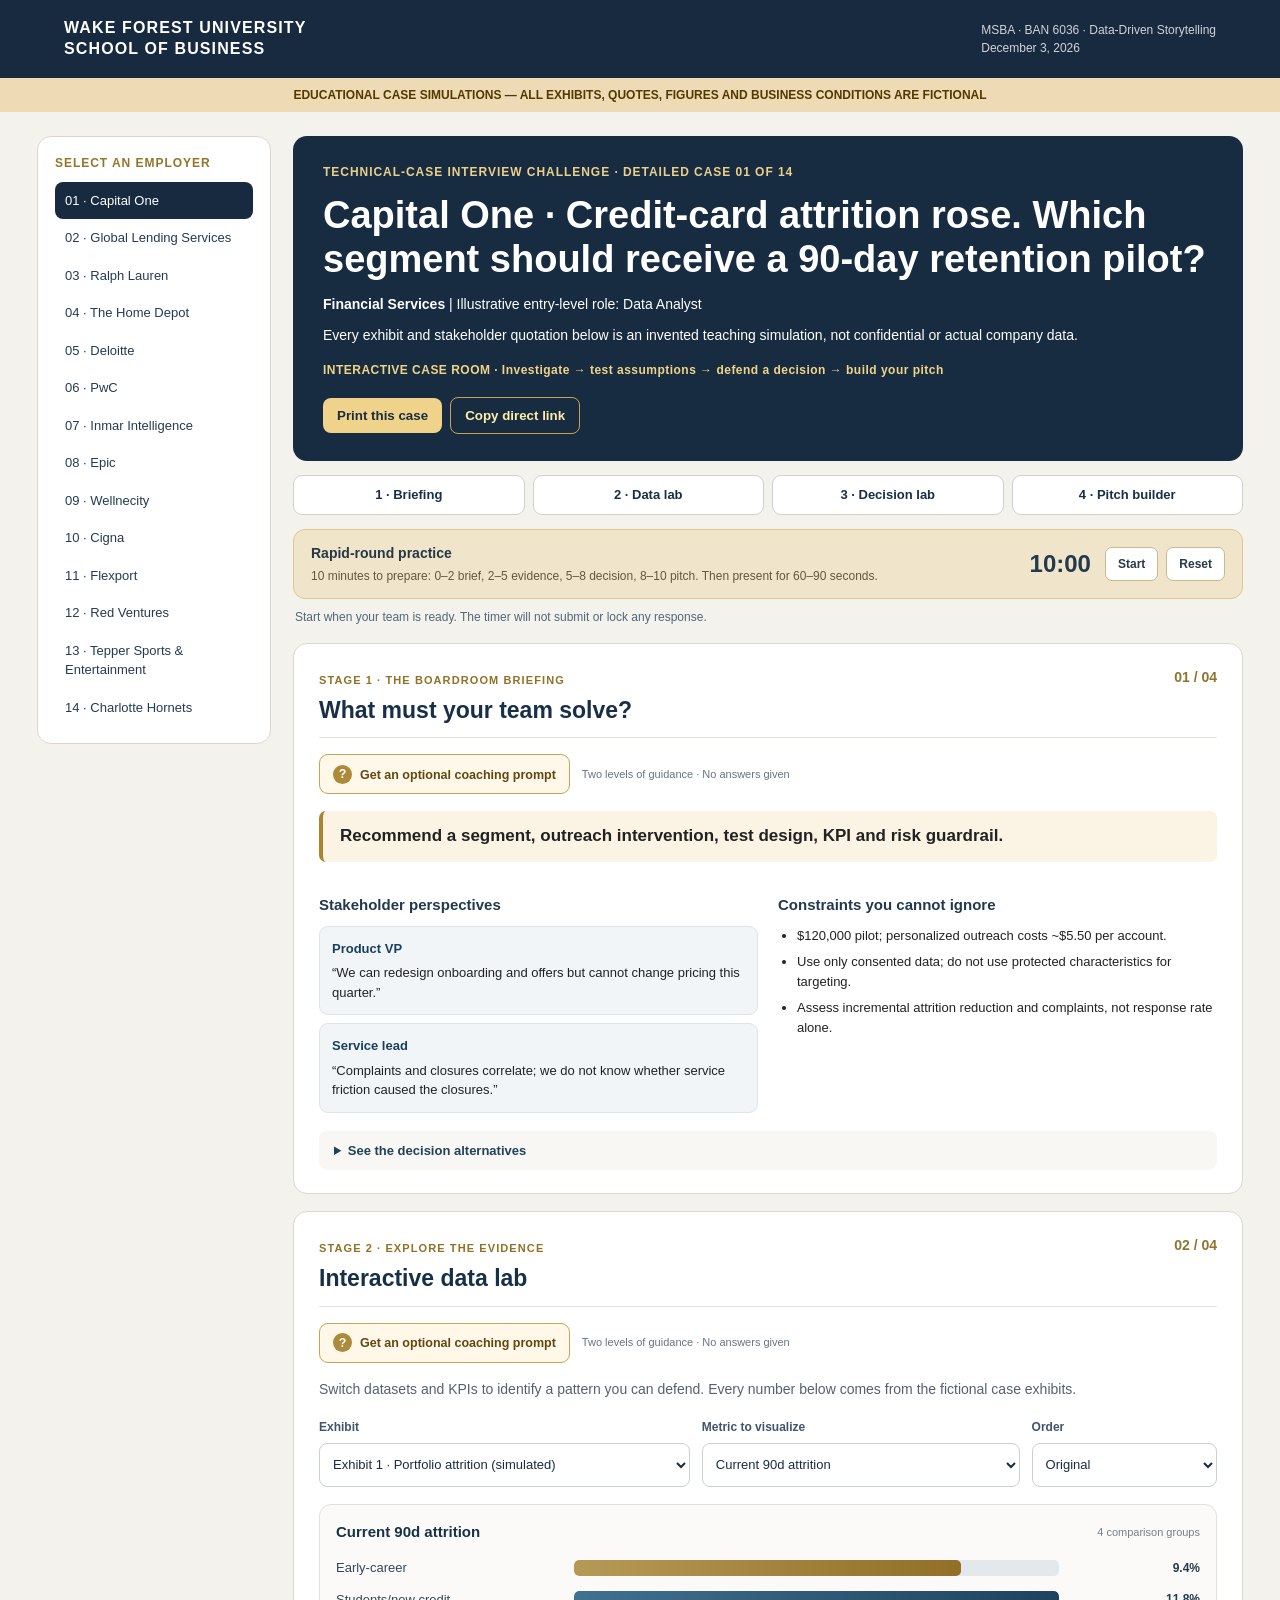
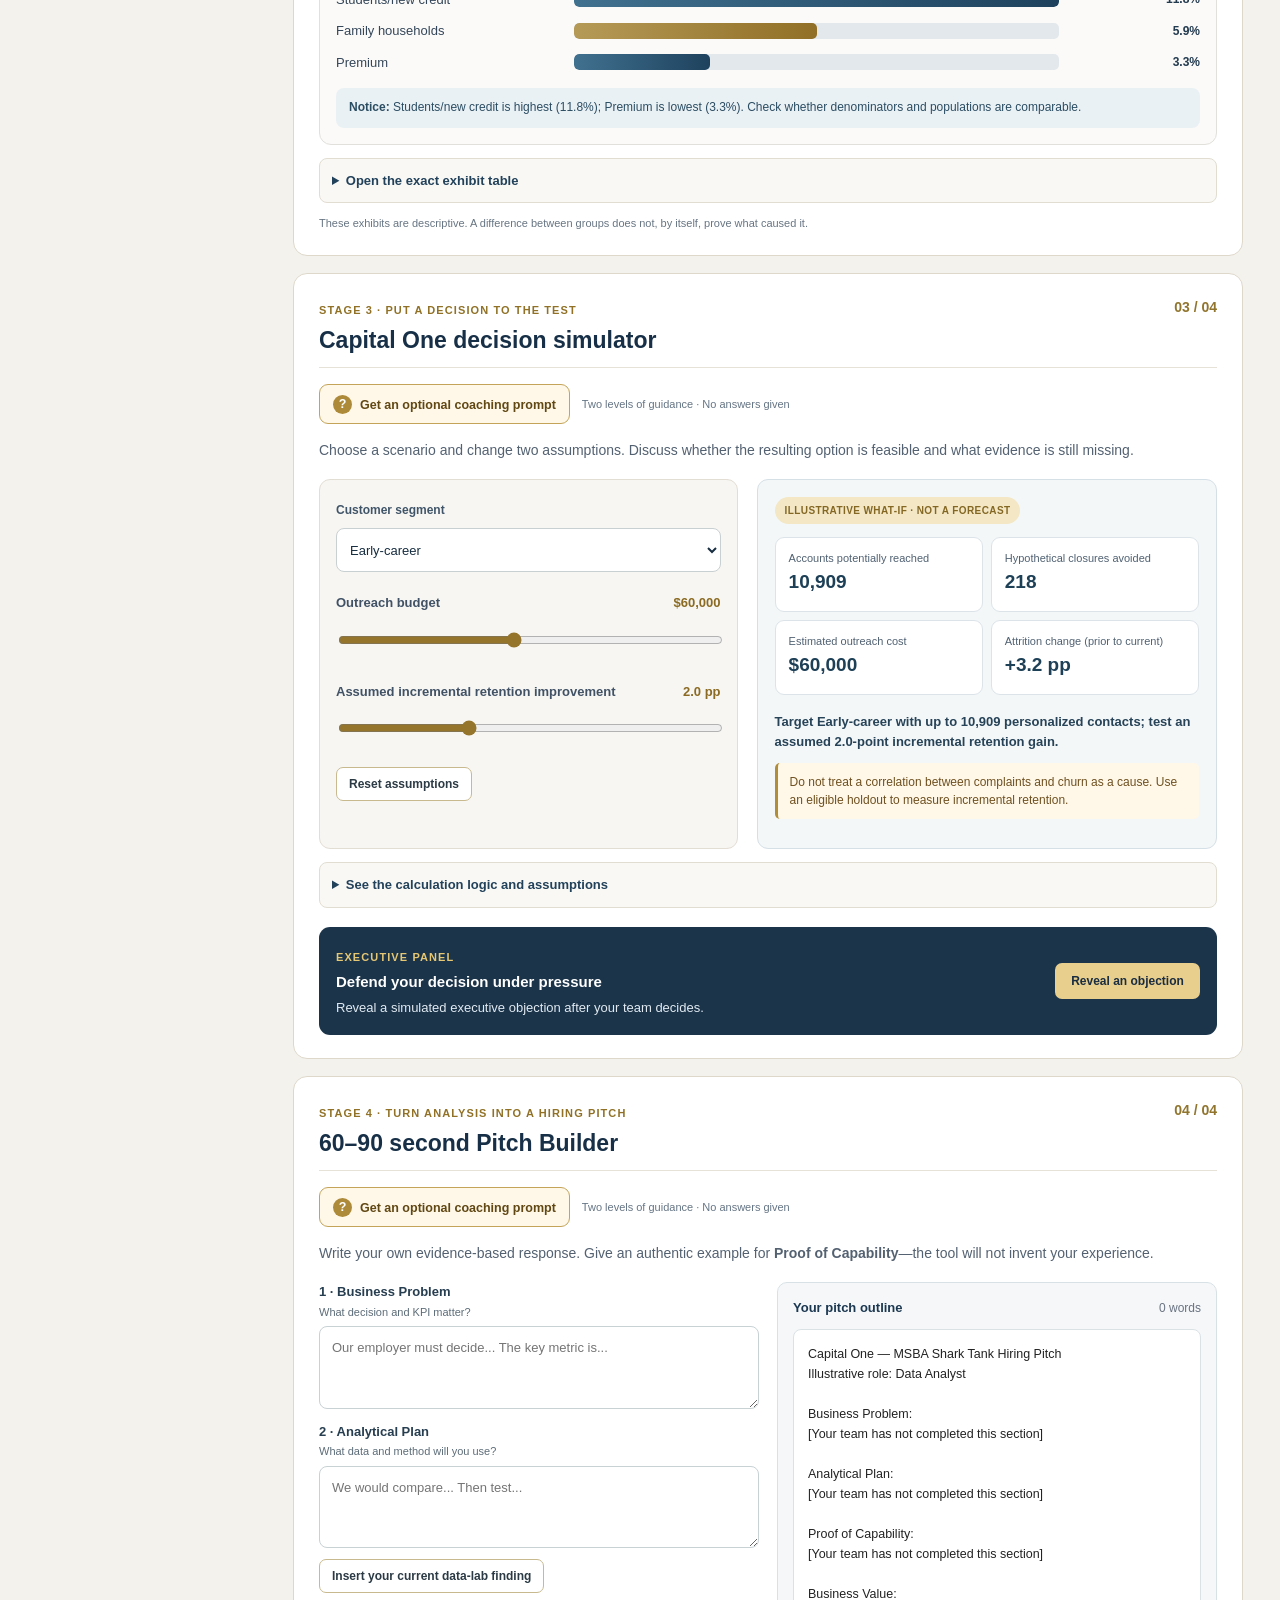
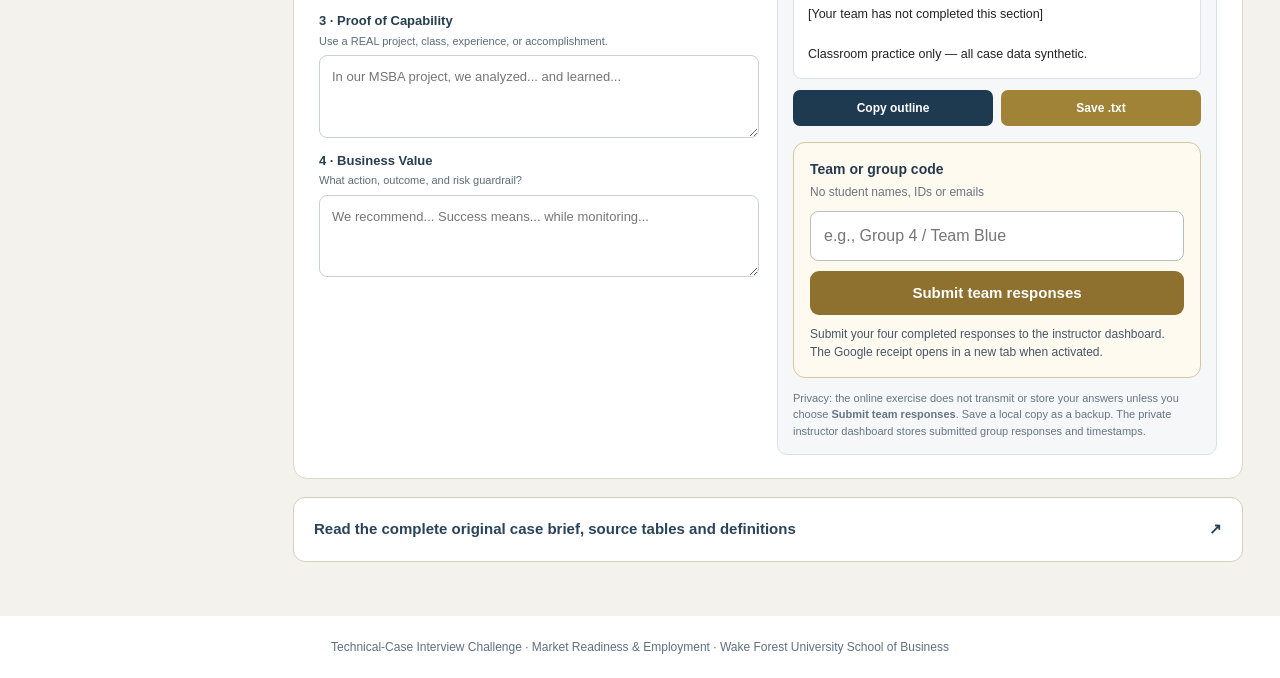
==== commit e85a2174: "Rename MSBA Shark Tank classroom experience to Technical-Case Interview Challenge" ====
--- a/shark-tank-2026/index.html
+++ b/shark-tank-2026/index.html
@@ -1,4 +1,4 @@
-<!DOCTYPE html><html lang="en"><head><meta charset="utf-8"><meta name="viewport" content="width=device-width,initial-scale=1"><title>MSBA Shark Tank Case Data Rooms</title><meta name="description" content="Fourteen simulated analytics case briefs for WFUSB MSBA Data-Driven Storytelling."><style>:root{--ink:#182c41;--gold:#94752b;--paper:#f8f6f1;--border:#ded7c9}*{box-sizing:border-box}body{font-family:Inter,Segoe UI,Arial,sans-serif;margin:0;color:#222;background:#f3f2ed;line-height:1.5}header{background:#172a40;color:white;padding:18px clamp(16px,5vw,68px);display:flex;justify-content:space-between;align-items:center}.brand{font-weight:900;line-height:1.3;letter-spacing:.07em}.course{font-size:12px;opacity:.8}.warning{padding:8px 14px;background:#eedbb5;color:#533900;text-align:center;font-size:12px;font-weight:800}.layout{max-width:1240px;margin:24px auto;padding:0 17px;display:grid;grid-template-columns:234px 1fr;gap:22px}nav{background:white;border:1px solid var(--border);border-radius:14px;padding:17px;position:sticky;top:16px;max-height:calc(100vh - 25px);overflow:auto;align-self:start}nav b{display:block;color:var(--gold);font-size:12px;margin-bottom:10px;letter-spacing:.08em}nav a{display:block;color:#243b52;text-decoration:none;padding:9px 10px;font-size:13px;border-radius:8px}nav a.current,nav a:hover{color:white;background:#172a40}.hero{background:#182c41;color:white;padding:27px 30px;border-radius:14px;margin-bottom:16px}.hero h1{font-size:clamp(25px,4vw,38px);line-height:1.17;margin:12px 0}.hero p{margin:10px 0;font-size:14px}.eyebrow{color:#ead08a;font-size:12px;text-transform:uppercase;font-weight:850;letter-spacing:.08em}.actions{margin-top:18px}.actions button{background:#f0d38a;color:#1a2c40;border:0;padding:10px 14px;border-radius:8px;cursor:pointer;margin-right:8px;font-weight:700}.actions button:last-child{background:transparent;color:#ffeca8;border:1px solid #caa24f}.card{background:white;border:1px solid var(--border);padding:21px 23px;border-radius:13px;margin-bottom:15px;break-inside:avoid}.card h2{font-size:20px;color:#172b3e;margin:0 0 10px}.card p{font-size:14px;margin:9px 0}.caps{font-size:11px;font-weight:850;color:var(--gold);text-transform:uppercase;letter-spacing:.12em}.decision{background:#fff7dd;border-left:4px solid #b18d39;padding:15px 18px;border-radius:7px;font-weight:700}.data{overflow-x:auto;border-radius:9px;border:1px solid #e3ddd3}table{border-collapse:collapse;width:100%;font-size:13px}td,th{text-align:left;white-space:nowrap;border-bottom:1px solid #eee9e0;padding:11px 10px}th{background:#eee7d8;color:#263b50}tr:nth-child(even) td{background:#fbfaf7}ul{padding-left:20px}li{margin:6px 0;font-size:14px}.split{display:grid;grid-template-columns:1fr 1fr;gap:14px}.quote{padding:13px;background:#f2f6f9;border:1px solid #dbe3ec;border-radius:8px;font-size:13px}.quote b{display:block;color:#294a68;margin-bottom:7px}.prompts{display:grid;grid-template-columns:1fr 1fr;gap:9px}.prompt{background:#f7f5ef;border:1px solid #e0d8c9;padding:13px;border-radius:8px;font-size:13px}.prompt b{color:#856721}.small{font-size:12px!important;color:#5c6775}.case-picker{display:none}footer{text-align:center;background:white;padding:22px;color:#607080;font-size:12px}@media(max-width:850px){.layout{display:block;margin:10px auto;padding:0 10px}nav{display:none}.case-picker{display:block;margin:14px 0}.case-picker select{width:100%;padding:13px;border:1px solid #ccc;border-radius:8px}header{padding:12px 18px}.course{display:none}.hero{padding:18px}.card{padding:17px}.split,.prompts{grid-template-columns:1fr}td,th{font-size:12px;padding:9px 6px}}@media print{header,.warning,nav,.case-picker,.actions,footer{display:none}.layout{display:block;margin:0;padding:0;max-width:none}body{background:white}.hero,.card{break-inside:avoid}.hero{color:white;-webkit-print-color-adjust:exact;print-color-adjust:exact}.card{padding:14px;margin:8px 0}.hero h1{font-size:26px}}</style><link rel="stylesheet" href="./interactive.css?v=20261121-1"></head><body><header><div class="brand">WAKE FOREST UNIVERSITY<br>SCHOOL OF BUSINESS</div><div class="course">MSBA · BAN 6036 · Data-Driven Storytelling<br>December 3, 2026</div></header><div class="warning">EDUCATIONAL CASE SIMULATIONS — ALL EXHIBITS, QUOTES, FIGURES AND BUSINESS CONDITIONS ARE FICTIONAL</div><div class="layout"><nav id="nav" aria-label="Choose case"></nav><main><div class="case-picker"><label for="picker">Switch employer case</label><select id="picker"></select></div><div id="case"></div></main></div><footer>MSBA Shark Tank · Market Readiness &amp; Employment · Wake Forest University School of Business</footer><script id="payload" type="application/json">[{"id":"capital-one","co":"Capital One","ind":"Financial Services","role":"Data Analyst","challenge":"Credit-card attrition rose. Which segment should receive a 90-day retention pilot?","decision":"Recommend a segment, outreach intervention, test design, KPI and risk guardrail.","tables":[["Portfolio attrition (simulated)",["Segment","Starting accounts","Prior 90d attrition","Current 90d attrition","Monthly app active"],[["Early-career","42,000","6.2%","9.4%","58%"],["Students/new credit","28,000","8.0%","11.8%","48%"],["Family households","55,000","5.1%","5.9%","79%"],["Premium","20,000","3.1%","3.3%","86%"]]],["Possible friction signals",["Segment","Complaints/1k","App sessions/mo","Fee disputes","Offer take-up"],[["Early-career","11.0","3.2","3.8%","12%"],["Students/new credit","15.0","2.1","4.9%","9%"],["Family households","6.5","5.7","1.2%","17%"],["Premium","3.8","7.9","0.6%","24%"]]]],"voices":[["Product VP","We can redesign onboarding and offers but cannot change pricing this quarter."],["Service lead","Complaints and closures correlate; we do not know whether service friction caused the closures."]],"limits":["$120,000 pilot; personalized outreach costs ~$5.50 per account.","Use only consented data; do not use protected characteristics for targeting.","Assess incremental attrition reduction and complaints, not response rate alone."],"options":["Target onboarding friction for student/new-credit accounts.","Test service-recovery contact among early-career accounts.","Launch a broad incentive with a control group."],"questions":["Which segment adds the most estimated closures?","What would distinguish pricing from service friction?","How would you estimate causal incremental retention?"],"definitions":"90-day attrition = closed accounts / starting accounts. Counts and rates are simulated."},{"id":"global-lending-services","co":"Global Lending Services","ind":"Auto Finance","role":"Financial Analyst","challenge":"30+ day loan delinquency increased across multiple tiers. Who needs earlier help?","decision":"Prioritize one segment for a fair servicing intervention and select a measurable result.","tables":[["Portfolio performance",["Risk tier","Active loans","Prior 30+ DPD","Current 30+ DPD","Avg loan balance"],[["Prime","30,000","2.1%","2.5%","$24,000"],["Near-prime","24,000","4.9%","6.6%","$20,000"],["Subprime","18,000","9.5%","11.0%","$17,000"],["Thin-file","10,000","7.2%","9.1%","$16,000"]]],["Servicing indicators",["Risk tier","Alerts delivered","Reached ≤7d","Cure after contact","Digital opt-in"],[["Prime","82%","71%","62%","55%"],["Near-prime","74%","58%","46%","40%"],["Subprime","64%","42%","34%","27%"],["Thin-file","59%","39%","30%","24%"]]]],"voices":[["Risk officer","Model expected balance at risk, not just delinquency percentages."],["Borrower support","Outreach must be respectful and comply with fair lending and servicing rules."]],"limits":["$80,000 additional outreach budget for 60 days.","Outreach results are descriptive; a cure after contact is not proof of causation.","Monitor fairness, repayment support, borrower experience and cures."],"options":["Target near-prime new delinquencies.","Improve early self-service reminders for opt-in borrowers.","Use a staggered test across tiers with safeguards."],"questions":["How many extra delinquent accounts arose in each tier?","Where is the largest dollar exposure?","What outcome would show the pilot caused improvement?"],"definitions":"DPD = days past due; cure = account returned to current status. Tiers are non-overlapping; all data simulated."},{"id":"ralph-lauren","co":"Ralph Lauren","ind":"Retail / Consumer Products","role":"Data Analyst","challenge":"Online traffic increased but conversion fell. Is inventory or pricing the culprit?","decision":"Choose one merchandizing or digital test with a margin-aware KPI.","tables":[["Digital performance",["Category","Visits","Prior conversion","Current conversion","Out-of-stock views"],[["Knitwear","180,000","3.6%","2.8%","8.2%"],["Footwear","150,000","3.1%","2.3%","12.8%"],["Accessories","210,000","2.5%","2.4%","2.9%"],["Outerwear","110,000","3.4%","2.7%","5.1%"]]],["Other commercial signals",["Category","Avg order value","Price change","Promo redeemed","Return rate"],[["Knitwear","$126","+6%","14%","11%"],["Footwear","$154","+2%","9%","18%"],["Accessories","$78","+1%","11%","7%"],["Outerwear","$230","+8%","8%","13%"]]]],"voices":[["Merchant lead","Inventory moves take three weeks. We need something measurable soon."],["Digital lead","A new campaign changed visitor mix; do not blame prices without checking cohorts."]],"limits":["$40,000 test budget; only select SKUs may be reallocated.","Discounting may boost orders while damaging gross profit.","Traffic composition changed, so simple before/after comparisons can mislead."],"options":["Fix size availability and stock messaging in footwear.","A/B test offer framing for outerwear.","Test search and product discovery rather than promotions."],"questions":["Which category has the largest implied order shortfall?","What evidence supports an inventory hypothesis?","What is the profit-based success KPI?"],"definitions":"Conversion = orders/visits. Out-of-stock view = product view without selected size available. All figures simulated."},{"id":"the-home-depot","co":"The Home Depot","ind":"Retail / Operations","role":"Business Analyst","challenge":"The same seasonal item is out of stock in some regions and overstocked in others.","decision":"Select a transfer plan that improves availability and has a positive expected economic impact.","tables":[["Regional inventory",["Region","Demand/day","Units on hand","Stockout days/30d","Inbound lead time"],[["Southeast","480","2,400","9","8d"],["Northeast","310","5,580","2","11d"],["Midwest","250","6,250","1","9d"],["West","390","2,730","7","12d"]]],["Transfer options",["Origin → destination","Truck units","Transit","Cost/truck","Handling loss"],[["Midwest → Southeast","1,000","3d","$3,500","1.0%"],["Northeast → Southeast","1,000","4d","$4,100","1.0%"],["Midwest → West","1,000","5d","$5,200","1.5%"],["Northeast → West","1,000","6d","$5,800","1.5%"]]]],"voices":[["Store operations","Every day without stock means missed sales now."],["Finance","Do not move inventory unless recovered contribution exceeds transport and loss."]],"limits":["Gross margin: $28 per sold unit; no close substitute product.","Each donor must retain at least 10 days of supply.","No more than four transfer trucks available this week."],"options":["Prioritize Southeast from Midwest stock.","Split emergency capacity between Southeast and West.","Wait for inbound replenishment and invest in forecasting."],"questions":["Compute days of supply by region.","Which donor can spare units and preserve its minimum cover?","How many incremental sales must each transfer recover to break even?"],"definitions":"Days of supply = units on hand/demand per day. Figures are simulated."},{"id":"deloitte","co":"Deloitte","ind":"Consulting / Advisory","role":"Consultant","challenge":"A client's automation rollout reduced simple-ticket time but made overall service slower.","decision":"Present a root-cause hypothesis and a six-week client improvement pilot.","tables":[["Service journey impact",["Journey","Monthly tickets","Before median","After median","Post escalation"],[["Password/access","12,000","14 min","9 min","8%"],["Billing disputes","8,000","35 min","58 min","39%"],["Returns/refunds","7,000","28 min","44 min","32%"],["Product questions","5,000","24 min","22 min","14%"]]],["Operational signals",["Indicator","Pre-launch","Post-launch","Potential issue"],[["First-contact resolution","72%","61%","Misrouting?"],["Transfers per ticket","1.3","2.1","More handoffs?"],["Staff training","6h","1.5h","Readiness?"],["Satisfaction","4.4/5","3.8/5","Customer impact?"]]]],"voices":[["CIO","Routine tasks improved; reversing all automation would waste the gain."],["Service manager","Exception handling is unclear and training was rushed."]],"limits":["Pilot budget $90,000; no full rollback without security approval.","Billing cases require compliance and audit controls.","Present owner, KPI, 2-week checkpoint and 6-week assessment."],"options":["Redesign billing and returns exception routing.","Add targeted staff training and escalation rules.","Temporarily route complex journeys to specialists."],"questions":["Which journey accounts for the greatest added total minutes?","What is the difference between correlation and a root cause?","Which metric balances speed with resolution quality?"],"definitions":"Median resolution time is per-ticket; multiplying medians by counts is an approximation, not exact time cost. All figures simulated."},{"id":"pwc","co":"PwC","ind":"Consulting / BI","role":"Business Intelligence Analyst","challenge":"Four divisions report the same 'on-time' KPI with incompatible definitions.","decision":"Design a standardized board metric and 30-day reconciliation plan.","tables":[["Reported dashboards",["Division","Cases","On-time cases","Reported rate","Excluded"],[["North America","1,200","1,104","92.0%","Rush"],["Europe","1,000","840","84.0%","None"],["Asia-Pacific","800","768","96.0%","Exceptions"],["Latin America","600","528","88.0%","Weekends"]]],["Hidden definitions",["Division","Start clock","Stop clock","Target","Calendar"],[["North America","Order approval","Shipment","48h","Business"],["Europe","Order receipt","Delivery","72h","Calendar"],["Asia-Pacific","Order receipt","Shipment","48h","Business"],["Latin America","Payment confirmed","Delivery","72h","Business"]]]],"voices":[["CFO","Give the board one defensible number and explain any restatement."],["Region leaders","Please do not rank divisions until the denominators and clock rules align."]],"limits":["Only aggregated data are immediately accessible.","30 days; two analysts plus process owners.","Keep the old calculations reproducible for audit."],"options":["Publish qualified numbers with a limitation statement.","Agree on common timestamps and restate last quarter.","Pause division comparisons and build a data dictionary first."],"questions":["Why is averaging the reported rates unreliable?","Which timestamps must be standardized?","What governance rules prevent the problem from recurring?"],"definitions":"SLA = service-level agreement; 'on time' is not comparable until clock, denominator and exclusions align. Simulated."},{"id":"inmar-intelligence","co":"Inmar Intelligence","ind":"Commerce / Promotional Analytics","role":"Business Intelligence Analyst","challenge":"Promotions raise observed sales—but some sales would have happened anyway.","decision":"Choose what to test next and outline a credible incremental-profit estimate.","tables":[["Campaign results",["Offer","Exposed HH","Exposed sales lift","Control sales lift","Campaign cost"],[["Digital coupon","50,000","+13.5%","+7.1%","$90,000"],["Loyalty points","40,000","+11.2%","+8.8%","$60,000"],["Display","70,000","+9.1%","+8.4%","$35,000"],["Bundle","30,000","+14.9%","+9.4%","$70,000"]]],["Economics",["Offer","Baseline spend/HH","Contribution margin","Redemption rate","Group balance"],[["Digital coupon","$84","32%","18%","Good"],["Loyalty points","$112","35%","22%","Mixed"],["Display","$76","30%","N/A","Weak"],["Bundle","$95","29%","15%","Mixed"]]]],"voices":[["Marketing VP","I want lift we caused—not sales that would have occurred anyway."],["Data science lead","The controls are matched, not randomized, and campaigns overlapped."]],"limits":["$100,000 for next wave across at most two offers.","Do not calculate ROI from observed lift alone.","Build proper holdouts and test for customer overlap."],"options":["Prioritize net-of-control incremental lift.","Prioritize contribution net of cost.","Do a cleaner randomized holdout before scaling."],"questions":["Compute the difference in percentage-point lift for each offer.","Which offer has the strongest apparent incremental impact?","Why do you still need baseline spending and controls?"],"definitions":"HH = household. Control-adjusted lift (pp) ≈ exposed lift minus control lift; not proof of causal effect. Simulated."},{"id":"epic","co":"Epic","ind":"Health IT","role":"Business Analyst","challenge":"A hospital workflow system was implemented, but several units barely use it.","decision":"Choose one adoption barrier to test safely over six weeks.","tables":[["Unit adoption",["Unit","Eligible cases/week","Week 1","Week 8","Extra clicks"],[["Emergency","1,600","33%","46%","12"],["Outpatient","2,400","48%","79%","5"],["Medical-surgical","1,200","41%","55%","10"],["Imaging","900","38%","72%","4"]]],["Friction",["Unit","Support tickets/100","Field errors","Training attend","Safety flags"],[["Emergency","19","14%","61%","3"],["Outpatient","7","5%","93%","0"],["Medical-surgical","16","11%","70%","1"],["Imaging","8","4%","88%","0"]]]],"voices":[["Nurse leader","Patient safety comes before an adoption target."],["IT director","Changes need clinician approval and a reversible test."]],"limits":["Six weeks, 120 total configuration/analyst hours.","No identifiable patient records in this exercise.","Require clinical review; track safety, burden and appropriate adoption."],"options":["Simplify emergency workflow steps.","Train staff in units with low uptake.","Use contextual in-app prompts with safeguards."],"questions":["Which unit offers the largest count of additional appropriately completed cases?","Is low adoption due to clicks, training or case mix?","How do you avoid maximizing unsafe usage?"],"definitions":"Adoption = eligible cases using the new workflow. Extra clicks relative to prior workflow. Simulated."},{"id":"wellnecity","co":"Wellnecity","ind":"Healthcare Analytics","role":"Healthcare Business Analyst","challenge":"A benefits sponsor sees more potentially avoidable emergency-department claims.","decision":"Target a safe navigation pilot that can improve care access without deterring emergency care.","tables":[["ED utilization",["Segment","Members","Prior visits/1k","Current visits/1k","No PCP visit (12m)"],[["Chronic condition adults","8,000","142","174","26%"],["Young adults","11,000","96","128","41%"],["Families","14,000","84","91","18%"],["Older adults","5,000","112","119","14%"]]],["Access and cost",["Segment","Avg claim","After-hours gap","Claim lag","Navigator use"],[["Chronic condition adults","$1,450","28%","45d","21%"],["Young adults","$980","35%","45d","8%"],["Families","$1,120","18%","45d","15%"],["Older adults","$1,680","11%","45d","24%"]]]],"voices":[["Benefits director","We need evidence that access improves, not just a claims reduction."],["Clinical advisor","Claims coding cannot decide whether any individual ED visit was medically necessary."]],"limits":["$180,000 pilot for 90 days; up to 5,000 outreach contacts.","Analyze only aggregated/de-identified data.","Protect urgent-care access and evaluate patient experience."],"options":["Offer primary-care navigation to young adults.","Prioritize chronic-condition outreach and after-hours alternatives.","Validate coding before large expansion."],"questions":["Compute approximate additional visits in each group.","What would test whether access is the driver?","What clinical safety and equity guardrails are essential?"],"definitions":"ED rates are annualized per 1,000 members; 'potentially avoidable' is a claims-classification proxy, not a patient-level judgment. Simulated."},{"id":"cigna","co":"Cigna","ind":"Health Insurance / Operations","role":"Business Analyst","challenge":"Member-service responses slowed even with steady staffing hours.","decision":"Select one process/routing experiment and defend service-quality guardrails.","tables":[["Contact demand and response",["Queue","Prior contacts","Current contacts","Prior response","Current response"],[["Claims","18,000","22,000","12m","29m"],["Benefits","14,000","14,500","10m","18m"],["Prior authorization","9,000","12,000","22m","43m"],["Enrollment","7,000","7,200","13m","14m"]]],["Quality signals",["Queue","Repeat contact 7d","Misroutes","Handle time","Audit pass"],[["Claims","24%","15%","8.8m","96%"],["Benefits","17%","8%","7.2m","97%"],["Prior authorization","31%","21%","14.5m","93%"],["Enrollment","10%","5%","6.1m","98%"]]]],"voices":[["Member services","Fast but inaccurate answers create another call."],["Operations manager","We can adjust routing, not increase headcount."]],"limits":["Max 200 hours of workflow engineering this month.","No shortcuts for medical or regulatory review.","Track accuracy, repeat calls and response time together."],"options":["Triage prior-authorizations by complexity.","Fix common claims information gaps.","Move capacity dynamically across peak queues."],"questions":["Which queue creates most new wait exposure?","What do repeats plus misroutes suggest?","What experiment can isolate routing impact?"],"definitions":"Response time = minutes to first qualified response. Queue staffing hours are roughly unchanged. Simulated."},{"id":"flexport","co":"Flexport","ind":"Supply Chain / Logistics","role":"Business Analyst","challenge":"Late deliveries jumped on a major cross-border trade lane.","decision":"Choose a reliability intervention and quantify its cost versus expected late shipments avoided.","tables":[["Monthly shipment performance",["Service","Shipments","Target days","Actual median","Late rate"],[["Ocean standard","600","28","36","41%"],["Ocean priority","240","25","29","23%"],["Air economy","180","8","10","17%"],["Multimodal","120","22","25","26%"]]],["Delay signals and options",["Service","Port dwell","Customs exams","Capacity roll","Premium/shipment"],[["Ocean standard","6.2d","9%","18%","$0"],["Ocean priority","3.1d","7%","9%","+$650"],["Air economy","0.7d","5%","4%","+$2,800"],["Multimodal","2.4d","6%","11%","+$900"]]]],"voices":[["Operations","Premium services help, but we cannot send everything by air."],["Customer success","Customers value predictable arrival windows, not only speed."]],"limits":["Incremental budget: $150,000 next month.","At most 200 standard shipments may switch to priority.","Customs inspections are not fully controllable."],"options":["Prioritize upgrades on high-risk ocean shipments.","Move bookings earlier to avoid capacity rolls.","Focus on customs data readiness and destination dwell."],"questions":["Estimate number of late shipments per service.","How many $650 upgrades could the budget fund?","What data differentiates port dwell from rolled capacity?"],"definitions":"Late rate = shipments after the target; cause signals can overlap. All figures simulated."},{"id":"red-ventures","co":"Red Ventures","ind":"Digital Marketing","role":"Marketing Analyst","challenge":"Marketing spend rose yet sales-qualified leads barely moved.","decision":"Recommend a budget/targeting experiment using cost per qualified lead plus quality safeguards.","tables":[["Current funnel",["Channel","Spend","Visits","Leads","Qualified"],[["Paid search","$180k","120,000","7,200","1,080"],["SEO/content","$55k","150,000","6,750","1,350"],["Display","$120k","200,000","6,000","540"],["Email/CRM","$35k","80,000","4,800","1,200"]]],["Comparison and overlap",["Channel","Prior spend","Prior qualified","Current qualified","Multi-touch"],[["Paid search","$130k","1,000","1,080","16%"],["SEO/content","$50k","1,300","1,350","25%"],["Display","$75k","520","540","34%"],["Email/CRM","$30k","1,150","1,200","41%"]]]],"voices":[["Marketing","We need a better return on incremental spend, not just impressions."],["Sales operations","Qualified lead definitions and duplicate attribution matter."]],"limits":["Next-month $60,000 experiment; sales headcount fixed.","Last-click attribution may overcredit some channels.","Track quality and downstream sales acceptance."],"options":["Reduce incremental display and test SEO/CRM.","Tighten paid-search targeting via randomized split.","Standardize qualified conversion definitions before scaling."],"questions":["Calculate cost per qualified lead.","Which channel grew leads relative to spend?","How would you detect attribution double counting?"],"definitions":"Qualified = sales-accepted lead; multi-touch prospects saw multiple channels. Simulated."},{"id":"tepper-sports","co":"Tepper Sports & Entertainment","ind":"Sports Business Analytics","role":"Fan Insights Analyst","challenge":"Younger season-ticket holders are renewing at much lower rates.","decision":"Recommend an opt-in fan-retention pilot and the experiment to evaluate incremental renewal.","tables":[["Ticket renewal cohorts",["Age","Eligible holders","Prior renewal","Current renewal","Games attended"],[["18–29","3,000","73%","58%","5.2"],["30–44","4,000","79%","73%","7.1"],["45–59","4,500","85%","83%","8.8"],["60+","2,500","89%","88%","10.2"]]],["Fan economics and engagement",["Age","App engagement","Event participation","Plan price","Contribution/renewal"],[["18–29","34%","16%","$620","$290"],["30–44","52%","24%","$1,050","$510"],["45–59","68%","32%","$1,480","$760"],["60+","71%","29%","$1,620","$840"]]]],"voices":[["Fan experience","Young fans ask for flexible use more than blanket discounts."],["Finance","Pilot benefits must not cost more than incremental renewal contribution."]],"limits":["$200,000 budget, maximum 2,000 pilot accounts.","Only opt-in communications; monitor fan satisfaction.","Randomized control needed to isolate intervention effect."],"options":["Flexible game swaps for young holders.","Targeted experiences for 30–44 accounts.","Segmented renewal messaging tested against holdout."],"questions":["Estimate lost renewals among 18–29 holders.","What incentive can the unit economics support?","Which leading KPIs predict renewal but don't substitute for it?"],"definitions":"Renewal % = renewed/eligible. Contribution is after variable costs. Simulated; not real team business data."},{"id":"charlotte-hornets","co":"Charlotte Hornets","ind":"Sports / Basketball Operations","role":"Basketball Operations Analyst","challenge":"Two possible roster additions have similar box-score averages, but different context and costs.","decision":"Choose a conditional fit-based recommendation and explain the biggest uncertainty.","tables":[["Two fictional candidates",["Metric","Player A","Player B","Interpretation"],[["Points per 36","18.6","18.4","Similar volume"],["True shooting","58.2%","56.5%","Efficiency"],["Usage","22%","26%","Role"],["3-point %","37.8%","39.4%","Spacing"],["Minutes sampled","1,600","2,500","Reliability"]]],["Fit, defense and price",["Metric","Player A","Player B","Interpretation"],[["Adjusted on/off/100","+5.2","+2.1","Context-sensitive"],["Defensive matchup difficulty","73/100","61/100","Higher = harder"],["Games missed","18","8","Availability"],["Annual salary ask","$9.2M","$8.6M","Budget"],["Role archetype","3-and-D wing","Scoring guard","Fit"]]]],"voices":[["Head coach","We need a strong perimeter defender who can play without heavy usage."],["General manager","Budget is ~$10M; we need upside and downside cases."]],"limits":["Candidates and stats are completely fictional and do not describe real players.","No game-tracking, opponent-adjusted film review or medical data available.","Do not treat adjusted on/off as a causal player impact measure."],"options":["Select A for low-usage defense, conditional on health data.","Select B for offense and availability, conditional on defense review.","Defer final decision pending opponent-adjusted tracking."],"questions":["What confounds on/off impact?","How should roster fit change metric weights?","Which three missing datasets would you ask for?"],"definitions":"Usage = possession share; true shooting = scoring efficiency; 3-and-D = perimeter defense plus 3pt offense. All data simulated."}]</script><script>
+<!DOCTYPE html><html lang="en"><head><meta charset="utf-8"><meta name="viewport" content="width=device-width,initial-scale=1"><title>Technical-Case Interview Challenge Case Data Rooms</title><meta name="description" content="Fourteen simulated analytics case briefs for WFUSB MSBA Data-Driven Storytelling."><style>:root{--ink:#182c41;--gold:#94752b;--paper:#f8f6f1;--border:#ded7c9}*{box-sizing:border-box}body{font-family:Inter,Segoe UI,Arial,sans-serif;margin:0;color:#222;background:#f3f2ed;line-height:1.5}header{background:#172a40;color:white;padding:18px clamp(16px,5vw,68px);display:flex;justify-content:space-between;align-items:center}.brand{font-weight:900;line-height:1.3;letter-spacing:.07em}.course{font-size:12px;opacity:.8}.warning{padding:8px 14px;background:#eedbb5;color:#533900;text-align:center;font-size:12px;font-weight:800}.layout{max-width:1240px;margin:24px auto;padding:0 17px;display:grid;grid-template-columns:234px 1fr;gap:22px}nav{background:white;border:1px solid var(--border);border-radius:14px;padding:17px;position:sticky;top:16px;max-height:calc(100vh - 25px);overflow:auto;align-self:start}nav b{display:block;color:var(--gold);font-size:12px;margin-bottom:10px;letter-spacing:.08em}nav a{display:block;color:#243b52;text-decoration:none;padding:9px 10px;font-size:13px;border-radius:8px}nav a.current,nav a:hover{color:white;background:#172a40}.hero{background:#182c41;color:white;padding:27px 30px;border-radius:14px;margin-bottom:16px}.hero h1{font-size:clamp(25px,4vw,38px);line-height:1.17;margin:12px 0}.hero p{margin:10px 0;font-size:14px}.eyebrow{color:#ead08a;font-size:12px;text-transform:uppercase;font-weight:850;letter-spacing:.08em}.actions{margin-top:18px}.actions button{background:#f0d38a;color:#1a2c40;border:0;padding:10px 14px;border-radius:8px;cursor:pointer;margin-right:8px;font-weight:700}.actions button:last-child{background:transparent;color:#ffeca8;border:1px solid #caa24f}.card{background:white;border:1px solid var(--border);padding:21px 23px;border-radius:13px;margin-bottom:15px;break-inside:avoid}.card h2{font-size:20px;color:#172b3e;margin:0 0 10px}.card p{font-size:14px;margin:9px 0}.caps{font-size:11px;font-weight:850;color:var(--gold);text-transform:uppercase;letter-spacing:.12em}.decision{background:#fff7dd;border-left:4px solid #b18d39;padding:15px 18px;border-radius:7px;font-weight:700}.data{overflow-x:auto;border-radius:9px;border:1px solid #e3ddd3}table{border-collapse:collapse;width:100%;font-size:13px}td,th{text-align:left;white-space:nowrap;border-bottom:1px solid #eee9e0;padding:11px 10px}th{background:#eee7d8;color:#263b50}tr:nth-child(even) td{background:#fbfaf7}ul{padding-left:20px}li{margin:6px 0;font-size:14px}.split{display:grid;grid-template-columns:1fr 1fr;gap:14px}.quote{padding:13px;background:#f2f6f9;border:1px solid #dbe3ec;border-radius:8px;font-size:13px}.quote b{display:block;color:#294a68;margin-bottom:7px}.prompts{display:grid;grid-template-columns:1fr 1fr;gap:9px}.prompt{background:#f7f5ef;border:1px solid #e0d8c9;padding:13px;border-radius:8px;font-size:13px}.prompt b{color:#856721}.small{font-size:12px!important;color:#5c6775}.case-picker{display:none}footer{text-align:center;background:white;padding:22px;color:#607080;font-size:12px}@media(max-width:850px){.layout{display:block;margin:10px auto;padding:0 10px}nav{display:none}.case-picker{display:block;margin:14px 0}.case-picker select{width:100%;padding:13px;border:1px solid #ccc;border-radius:8px}header{padding:12px 18px}.course{display:none}.hero{padding:18px}.card{padding:17px}.split,.prompts{grid-template-columns:1fr}td,th{font-size:12px;padding:9px 6px}}@media print{header,.warning,nav,.case-picker,.actions,footer{display:none}.layout{display:block;margin:0;padding:0;max-width:none}body{background:white}.hero,.card{break-inside:avoid}.hero{color:white;-webkit-print-color-adjust:exact;print-color-adjust:exact}.card{padding:14px;margin:8px 0}.hero h1{font-size:26px}}</style><link rel="stylesheet" href="./interactive.css?v=20261121-1"></head><body><header><div class="brand">WAKE FOREST UNIVERSITY<br>SCHOOL OF BUSINESS</div><div class="course">MSBA · BAN 6036 · Data-Driven Storytelling<br>December 3, 2026</div></header><div class="warning">EDUCATIONAL CASE SIMULATIONS — ALL EXHIBITS, QUOTES, FIGURES AND BUSINESS CONDITIONS ARE FICTIONAL</div><div class="layout"><nav id="nav" aria-label="Choose case"></nav><main><div class="case-picker"><label for="picker">Switch employer case</label><select id="picker"></select></div><div id="case"></div></main></div><footer>Technical-Case Interview Challenge · Market Readiness &amp; Employment · Wake Forest University School of Business</footer><script id="payload" type="application/json">[{"id":"capital-one","co":"Capital One","ind":"Financial Services","role":"Data Analyst","challenge":"Credit-card attrition rose. Which segment should receive a 90-day retention pilot?","decision":"Recommend a segment, outreach intervention, test design, KPI and risk guardrail.","tables":[["Portfolio attrition (simulated)",["Segment","Starting accounts","Prior 90d attrition","Current 90d attrition","Monthly app active"],[["Early-career","42,000","6.2%","9.4%","58%"],["Students/new credit","28,000","8.0%","11.8%","48%"],["Family households","55,000","5.1%","5.9%","79%"],["Premium","20,000","3.1%","3.3%","86%"]]],["Possible friction signals",["Segment","Complaints/1k","App sessions/mo","Fee disputes","Offer take-up"],[["Early-career","11.0","3.2","3.8%","12%"],["Students/new credit","15.0","2.1","4.9%","9%"],["Family households","6.5","5.7","1.2%","17%"],["Premium","3.8","7.9","0.6%","24%"]]]],"voices":[["Product VP","We can redesign onboarding and offers but cannot change pricing this quarter."],["Service lead","Complaints and closures correlate; we do not know whether service friction caused the closures."]],"limits":["$120,000 pilot; personalized outreach costs ~$5.50 per account.","Use only consented data; do not use protected characteristics for targeting.","Assess incremental attrition reduction and complaints, not response rate alone."],"options":["Target onboarding friction for student/new-credit accounts.","Test service-recovery contact among early-career accounts.","Launch a broad incentive with a control group."],"questions":["Which segment adds the most estimated closures?","What would distinguish pricing from service friction?","How would you estimate causal incremental retention?"],"definitions":"90-day attrition = closed accounts / starting accounts. Counts and rates are simulated."},{"id":"global-lending-services","co":"Global Lending Services","ind":"Auto Finance","role":"Financial Analyst","challenge":"30+ day loan delinquency increased across multiple tiers. Who needs earlier help?","decision":"Prioritize one segment for a fair servicing intervention and select a measurable result.","tables":[["Portfolio performance",["Risk tier","Active loans","Prior 30+ DPD","Current 30+ DPD","Avg loan balance"],[["Prime","30,000","2.1%","2.5%","$24,000"],["Near-prime","24,000","4.9%","6.6%","$20,000"],["Subprime","18,000","9.5%","11.0%","$17,000"],["Thin-file","10,000","7.2%","9.1%","$16,000"]]],["Servicing indicators",["Risk tier","Alerts delivered","Reached ≤7d","Cure after contact","Digital opt-in"],[["Prime","82%","71%","62%","55%"],["Near-prime","74%","58%","46%","40%"],["Subprime","64%","42%","34%","27%"],["Thin-file","59%","39%","30%","24%"]]]],"voices":[["Risk officer","Model expected balance at risk, not just delinquency percentages."],["Borrower support","Outreach must be respectful and comply with fair lending and servicing rules."]],"limits":["$80,000 additional outreach budget for 60 days.","Outreach results are descriptive; a cure after contact is not proof of causation.","Monitor fairness, repayment support, borrower experience and cures."],"options":["Target near-prime new delinquencies.","Improve early self-service reminders for opt-in borrowers.","Use a staggered test across tiers with safeguards."],"questions":["How many extra delinquent accounts arose in each tier?","Where is the largest dollar exposure?","What outcome would show the pilot caused improvement?"],"definitions":"DPD = days past due; cure = account returned to current status. Tiers are non-overlapping; all data simulated."},{"id":"ralph-lauren","co":"Ralph Lauren","ind":"Retail / Consumer Products","role":"Data Analyst","challenge":"Online traffic increased but conversion fell. Is inventory or pricing the culprit?","decision":"Choose one merchandizing or digital test with a margin-aware KPI.","tables":[["Digital performance",["Category","Visits","Prior conversion","Current conversion","Out-of-stock views"],[["Knitwear","180,000","3.6%","2.8%","8.2%"],["Footwear","150,000","3.1%","2.3%","12.8%"],["Accessories","210,000","2.5%","2.4%","2.9%"],["Outerwear","110,000","3.4%","2.7%","5.1%"]]],["Other commercial signals",["Category","Avg order value","Price change","Promo redeemed","Return rate"],[["Knitwear","$126","+6%","14%","11%"],["Footwear","$154","+2%","9%","18%"],["Accessories","$78","+1%","11%","7%"],["Outerwear","$230","+8%","8%","13%"]]]],"voices":[["Merchant lead","Inventory moves take three weeks. We need something measurable soon."],["Digital lead","A new campaign changed visitor mix; do not blame prices without checking cohorts."]],"limits":["$40,000 test budget; only select SKUs may be reallocated.","Discounting may boost orders while damaging gross profit.","Traffic composition changed, so simple before/after comparisons can mislead."],"options":["Fix size availability and stock messaging in footwear.","A/B test offer framing for outerwear.","Test search and product discovery rather than promotions."],"questions":["Which category has the largest implied order shortfall?","What evidence supports an inventory hypothesis?","What is the profit-based success KPI?"],"definitions":"Conversion = orders/visits. Out-of-stock view = product view without selected size available. All figures simulated."},{"id":"the-home-depot","co":"The Home Depot","ind":"Retail / Operations","role":"Business Analyst","challenge":"The same seasonal item is out of stock in some regions and overstocked in others.","decision":"Select a transfer plan that improves availability and has a positive expected economic impact.","tables":[["Regional inventory",["Region","Demand/day","Units on hand","Stockout days/30d","Inbound lead time"],[["Southeast","480","2,400","9","8d"],["Northeast","310","5,580","2","11d"],["Midwest","250","6,250","1","9d"],["West","390","2,730","7","12d"]]],["Transfer options",["Origin → destination","Truck units","Transit","Cost/truck","Handling loss"],[["Midwest → Southeast","1,000","3d","$3,500","1.0%"],["Northeast → Southeast","1,000","4d","$4,100","1.0%"],["Midwest → West","1,000","5d","$5,200","1.5%"],["Northeast → West","1,000","6d","$5,800","1.5%"]]]],"voices":[["Store operations","Every day without stock means missed sales now."],["Finance","Do not move inventory unless recovered contribution exceeds transport and loss."]],"limits":["Gross margin: $28 per sold unit; no close substitute product.","Each donor must retain at least 10 days of supply.","No more than four transfer trucks available this week."],"options":["Prioritize Southeast from Midwest stock.","Split emergency capacity between Southeast and West.","Wait for inbound replenishment and invest in forecasting."],"questions":["Compute days of supply by region.","Which donor can spare units and preserve its minimum cover?","How many incremental sales must each transfer recover to break even?"],"definitions":"Days of supply = units on hand/demand per day. Figures are simulated."},{"id":"deloitte","co":"Deloitte","ind":"Consulting / Advisory","role":"Consultant","challenge":"A client's automation rollout reduced simple-ticket time but made overall service slower.","decision":"Present a root-cause hypothesis and a six-week client improvement pilot.","tables":[["Service journey impact",["Journey","Monthly tickets","Before median","After median","Post escalation"],[["Password/access","12,000","14 min","9 min","8%"],["Billing disputes","8,000","35 min","58 min","39%"],["Returns/refunds","7,000","28 min","44 min","32%"],["Product questions","5,000","24 min","22 min","14%"]]],["Operational signals",["Indicator","Pre-launch","Post-launch","Potential issue"],[["First-contact resolution","72%","61%","Misrouting?"],["Transfers per ticket","1.3","2.1","More handoffs?"],["Staff training","6h","1.5h","Readiness?"],["Satisfaction","4.4/5","3.8/5","Customer impact?"]]]],"voices":[["CIO","Routine tasks improved; reversing all automation would waste the gain."],["Service manager","Exception handling is unclear and training was rushed."]],"limits":["Pilot budget $90,000; no full rollback without security approval.","Billing cases require compliance and audit controls.","Present owner, KPI, 2-week checkpoint and 6-week assessment."],"options":["Redesign billing and returns exception routing.","Add targeted staff training and escalation rules.","Temporarily route complex journeys to specialists."],"questions":["Which journey accounts for the greatest added total minutes?","What is the difference between correlation and a root cause?","Which metric balances speed with resolution quality?"],"definitions":"Median resolution time is per-ticket; multiplying medians by counts is an approximation, not exact time cost. All figures simulated."},{"id":"pwc","co":"PwC","ind":"Consulting / BI","role":"Business Intelligence Analyst","challenge":"Four divisions report the same 'on-time' KPI with incompatible definitions.","decision":"Design a standardized board metric and 30-day reconciliation plan.","tables":[["Reported dashboards",["Division","Cases","On-time cases","Reported rate","Excluded"],[["North America","1,200","1,104","92.0%","Rush"],["Europe","1,000","840","84.0%","None"],["Asia-Pacific","800","768","96.0%","Exceptions"],["Latin America","600","528","88.0%","Weekends"]]],["Hidden definitions",["Division","Start clock","Stop clock","Target","Calendar"],[["North America","Order approval","Shipment","48h","Business"],["Europe","Order receipt","Delivery","72h","Calendar"],["Asia-Pacific","Order receipt","Shipment","48h","Business"],["Latin America","Payment confirmed","Delivery","72h","Business"]]]],"voices":[["CFO","Give the board one defensible number and explain any restatement."],["Region leaders","Please do not rank divisions until the denominators and clock rules align."]],"limits":["Only aggregated data are immediately accessible.","30 days; two analysts plus process owners.","Keep the old calculations reproducible for audit."],"options":["Publish qualified numbers with a limitation statement.","Agree on common timestamps and restate last quarter.","Pause division comparisons and build a data dictionary first."],"questions":["Why is averaging the reported rates unreliable?","Which timestamps must be standardized?","What governance rules prevent the problem from recurring?"],"definitions":"SLA = service-level agreement; 'on time' is not comparable until clock, denominator and exclusions align. Simulated."},{"id":"inmar-intelligence","co":"Inmar Intelligence","ind":"Commerce / Promotional Analytics","role":"Business Intelligence Analyst","challenge":"Promotions raise observed sales—but some sales would have happened anyway.","decision":"Choose what to test next and outline a credible incremental-profit estimate.","tables":[["Campaign results",["Offer","Exposed HH","Exposed sales lift","Control sales lift","Campaign cost"],[["Digital coupon","50,000","+13.5%","+7.1%","$90,000"],["Loyalty points","40,000","+11.2%","+8.8%","$60,000"],["Display","70,000","+9.1%","+8.4%","$35,000"],["Bundle","30,000","+14.9%","+9.4%","$70,000"]]],["Economics",["Offer","Baseline spend/HH","Contribution margin","Redemption rate","Group balance"],[["Digital coupon","$84","32%","18%","Good"],["Loyalty points","$112","35%","22%","Mixed"],["Display","$76","30%","N/A","Weak"],["Bundle","$95","29%","15%","Mixed"]]]],"voices":[["Marketing VP","I want lift we caused—not sales that would have occurred anyway."],["Data science lead","The controls are matched, not randomized, and campaigns overlapped."]],"limits":["$100,000 for next wave across at most two offers.","Do not calculate ROI from observed lift alone.","Build proper holdouts and test for customer overlap."],"options":["Prioritize net-of-control incremental lift.","Prioritize contribution net of cost.","Do a cleaner randomized holdout before scaling."],"questions":["Compute the difference in percentage-point lift for each offer.","Which offer has the strongest apparent incremental impact?","Why do you still need baseline spending and controls?"],"definitions":"HH = household. Control-adjusted lift (pp) ≈ exposed lift minus control lift; not proof of causal effect. Simulated."},{"id":"epic","co":"Epic","ind":"Health IT","role":"Business Analyst","challenge":"A hospital workflow system was implemented, but several units barely use it.","decision":"Choose one adoption barrier to test safely over six weeks.","tables":[["Unit adoption",["Unit","Eligible cases/week","Week 1","Week 8","Extra clicks"],[["Emergency","1,600","33%","46%","12"],["Outpatient","2,400","48%","79%","5"],["Medical-surgical","1,200","41%","55%","10"],["Imaging","900","38%","72%","4"]]],["Friction",["Unit","Support tickets/100","Field errors","Training attend","Safety flags"],[["Emergency","19","14%","61%","3"],["Outpatient","7","5%","93%","0"],["Medical-surgical","16","11%","70%","1"],["Imaging","8","4%","88%","0"]]]],"voices":[["Nurse leader","Patient safety comes before an adoption target."],["IT director","Changes need clinician approval and a reversible test."]],"limits":["Six weeks, 120 total configuration/analyst hours.","No identifiable patient records in this exercise.","Require clinical review; track safety, burden and appropriate adoption."],"options":["Simplify emergency workflow steps.","Train staff in units with low uptake.","Use contextual in-app prompts with safeguards."],"questions":["Which unit offers the largest count of additional appropriately completed cases?","Is low adoption due to clicks, training or case mix?","How do you avoid maximizing unsafe usage?"],"definitions":"Adoption = eligible cases using the new workflow. Extra clicks relative to prior workflow. Simulated."},{"id":"wellnecity","co":"Wellnecity","ind":"Healthcare Analytics","role":"Healthcare Business Analyst","challenge":"A benefits sponsor sees more potentially avoidable emergency-department claims.","decision":"Target a safe navigation pilot that can improve care access without deterring emergency care.","tables":[["ED utilization",["Segment","Members","Prior visits/1k","Current visits/1k","No PCP visit (12m)"],[["Chronic condition adults","8,000","142","174","26%"],["Young adults","11,000","96","128","41%"],["Families","14,000","84","91","18%"],["Older adults","5,000","112","119","14%"]]],["Access and cost",["Segment","Avg claim","After-hours gap","Claim lag","Navigator use"],[["Chronic condition adults","$1,450","28%","45d","21%"],["Young adults","$980","35%","45d","8%"],["Families","$1,120","18%","45d","15%"],["Older adults","$1,680","11%","45d","24%"]]]],"voices":[["Benefits director","We need evidence that access improves, not just a claims reduction."],["Clinical advisor","Claims coding cannot decide whether any individual ED visit was medically necessary."]],"limits":["$180,000 pilot for 90 days; up to 5,000 outreach contacts.","Analyze only aggregated/de-identified data.","Protect urgent-care access and evaluate patient experience."],"options":["Offer primary-care navigation to young adults.","Prioritize chronic-condition outreach and after-hours alternatives.","Validate coding before large expansion."],"questions":["Compute approximate additional visits in each group.","What would test whether access is the driver?","What clinical safety and equity guardrails are essential?"],"definitions":"ED rates are annualized per 1,000 members; 'potentially avoidable' is a claims-classification proxy, not a patient-level judgment. Simulated."},{"id":"cigna","co":"Cigna","ind":"Health Insurance / Operations","role":"Business Analyst","challenge":"Member-service responses slowed even with steady staffing hours.","decision":"Select one process/routing experiment and defend service-quality guardrails.","tables":[["Contact demand and response",["Queue","Prior contacts","Current contacts","Prior response","Current response"],[["Claims","18,000","22,000","12m","29m"],["Benefits","14,000","14,500","10m","18m"],["Prior authorization","9,000","12,000","22m","43m"],["Enrollment","7,000","7,200","13m","14m"]]],["Quality signals",["Queue","Repeat contact 7d","Misroutes","Handle time","Audit pass"],[["Claims","24%","15%","8.8m","96%"],["Benefits","17%","8%","7.2m","97%"],["Prior authorization","31%","21%","14.5m","93%"],["Enrollment","10%","5%","6.1m","98%"]]]],"voices":[["Member services","Fast but inaccurate answers create another call."],["Operations manager","We can adjust routing, not increase headcount."]],"limits":["Max 200 hours of workflow engineering this month.","No shortcuts for medical or regulatory review.","Track accuracy, repeat calls and response time together."],"options":["Triage prior-authorizations by complexity.","Fix common claims information gaps.","Move capacity dynamically across peak queues."],"questions":["Which queue creates most new wait exposure?","What do repeats plus misroutes suggest?","What experiment can isolate routing impact?"],"definitions":"Response time = minutes to first qualified response. Queue staffing hours are roughly unchanged. Simulated."},{"id":"flexport","co":"Flexport","ind":"Supply Chain / Logistics","role":"Business Analyst","challenge":"Late deliveries jumped on a major cross-border trade lane.","decision":"Choose a reliability intervention and quantify its cost versus expected late shipments avoided.","tables":[["Monthly shipment performance",["Service","Shipments","Target days","Actual median","Late rate"],[["Ocean standard","600","28","36","41%"],["Ocean priority","240","25","29","23%"],["Air economy","180","8","10","17%"],["Multimodal","120","22","25","26%"]]],["Delay signals and options",["Service","Port dwell","Customs exams","Capacity roll","Premium/shipment"],[["Ocean standard","6.2d","9%","18%","$0"],["Ocean priority","3.1d","7%","9%","+$650"],["Air economy","0.7d","5%","4%","+$2,800"],["Multimodal","2.4d","6%","11%","+$900"]]]],"voices":[["Operations","Premium services help, but we cannot send everything by air."],["Customer success","Customers value predictable arrival windows, not only speed."]],"limits":["Incremental budget: $150,000 next month.","At most 200 standard shipments may switch to priority.","Customs inspections are not fully controllable."],"options":["Prioritize upgrades on high-risk ocean shipments.","Move bookings earlier to avoid capacity rolls.","Focus on customs data readiness and destination dwell."],"questions":["Estimate number of late shipments per service.","How many $650 upgrades could the budget fund?","What data differentiates port dwell from rolled capacity?"],"definitions":"Late rate = shipments after the target; cause signals can overlap. All figures simulated."},{"id":"red-ventures","co":"Red Ventures","ind":"Digital Marketing","role":"Marketing Analyst","challenge":"Marketing spend rose yet sales-qualified leads barely moved.","decision":"Recommend a budget/targeting experiment using cost per qualified lead plus quality safeguards.","tables":[["Current funnel",["Channel","Spend","Visits","Leads","Qualified"],[["Paid search","$180k","120,000","7,200","1,080"],["SEO/content","$55k","150,000","6,750","1,350"],["Display","$120k","200,000","6,000","540"],["Email/CRM","$35k","80,000","4,800","1,200"]]],["Comparison and overlap",["Channel","Prior spend","Prior qualified","Current qualified","Multi-touch"],[["Paid search","$130k","1,000","1,080","16%"],["SEO/content","$50k","1,300","1,350","25%"],["Display","$75k","520","540","34%"],["Email/CRM","$30k","1,150","1,200","41%"]]]],"voices":[["Marketing","We need a better return on incremental spend, not just impressions."],["Sales operations","Qualified lead definitions and duplicate attribution matter."]],"limits":["Next-month $60,000 experiment; sales headcount fixed.","Last-click attribution may overcredit some channels.","Track quality and downstream sales acceptance."],"options":["Reduce incremental display and test SEO/CRM.","Tighten paid-search targeting via randomized split.","Standardize qualified conversion definitions before scaling."],"questions":["Calculate cost per qualified lead.","Which channel grew leads relative to spend?","How would you detect attribution double counting?"],"definitions":"Qualified = sales-accepted lead; multi-touch prospects saw multiple channels. Simulated."},{"id":"tepper-sports","co":"Tepper Sports & Entertainment","ind":"Sports Business Analytics","role":"Fan Insights Analyst","challenge":"Younger season-ticket holders are renewing at much lower rates.","decision":"Recommend an opt-in fan-retention pilot and the experiment to evaluate incremental renewal.","tables":[["Ticket renewal cohorts",["Age","Eligible holders","Prior renewal","Current renewal","Games attended"],[["18–29","3,000","73%","58%","5.2"],["30–44","4,000","79%","73%","7.1"],["45–59","4,500","85%","83%","8.8"],["60+","2,500","89%","88%","10.2"]]],["Fan economics and engagement",["Age","App engagement","Event participation","Plan price","Contribution/renewal"],[["18–29","34%","16%","$620","$290"],["30–44","52%","24%","$1,050","$510"],["45–59","68%","32%","$1,480","$760"],["60+","71%","29%","$1,620","$840"]]]],"voices":[["Fan experience","Young fans ask for flexible use more than blanket discounts."],["Finance","Pilot benefits must not cost more than incremental renewal contribution."]],"limits":["$200,000 budget, maximum 2,000 pilot accounts.","Only opt-in communications; monitor fan satisfaction.","Randomized control needed to isolate intervention effect."],"options":["Flexible game swaps for young holders.","Targeted experiences for 30–44 accounts.","Segmented renewal messaging tested against holdout."],"questions":["Estimate lost renewals among 18–29 holders.","What incentive can the unit economics support?","Which leading KPIs predict renewal but don't substitute for it?"],"definitions":"Renewal % = renewed/eligible. Contribution is after variable costs. Simulated; not real team business data."},{"id":"charlotte-hornets","co":"Charlotte Hornets","ind":"Sports / Basketball Operations","role":"Basketball Operations Analyst","challenge":"Two possible roster additions have similar box-score averages, but different context and costs.","decision":"Choose a conditional fit-based recommendation and explain the biggest uncertainty.","tables":[["Two fictional candidates",["Metric","Player A","Player B","Interpretation"],[["Points per 36","18.6","18.4","Similar volume"],["True shooting","58.2%","56.5%","Efficiency"],["Usage","22%","26%","Role"],["3-point %","37.8%","39.4%","Spacing"],["Minutes sampled","1,600","2,500","Reliability"]]],["Fit, defense and price",["Metric","Player A","Player B","Interpretation"],[["Adjusted on/off/100","+5.2","+2.1","Context-sensitive"],["Defensive matchup difficulty","73/100","61/100","Higher = harder"],["Games missed","18","8","Availability"],["Annual salary ask","$9.2M","$8.6M","Budget"],["Role archetype","3-and-D wing","Scoring guard","Fit"]]]],"voices":[["Head coach","We need a strong perimeter defender who can play without heavy usage."],["General manager","Budget is ~$10M; we need upside and downside cases."]],"limits":["Candidates and stats are completely fictional and do not describe real players.","No game-tracking, opponent-adjusted film review or medical data available.","Do not treat adjusted on/off as a causal player impact measure."],"options":["Select A for low-usage defense, conditional on health data.","Select B for offense and availability, conditional on defense review.","Defer final decision pending opponent-adjusted tracking."],"questions":["What confounds on/off impact?","How should roster fit change metric weights?","Which three missing datasets would you ask for?"],"definitions":"Usage = possession share; true shooting = scoring efficiency; 3-and-D = perimeter defense plus 3pt offense. All data simulated."}]</script><script>
 const CASES=JSON.parse(document.getElementById("payload").textContent),esc=(s)=>String(s).replace(/&/g,"&amp;").replace(/</g,"&lt;").replace(/>/g,"&gt;").replace(/"/g,"&quot;");
 const qs=new URLSearchParams(location.search),id=qs.get("case"),c=CASES.find(x=>x.id===id)||CASES[0],i=CASES.indexOf(c);
 const nav=document.getElementById("nav");nav.innerHTML="<b>SELECT AN EMPLOYER</b>"+CASES.map((x,j)=>'<a class="'+(x.id===c.id?"current":"")+'" href="?case='+x.id+'">'+String(j+1).padStart(2,"0")+" · "+esc(x.co)+"</a>").join("");
@@ -6,14 +6,14 @@
 const ul=a=>"<ul>"+a.map(x=>"<li>"+esc(x)+"</li>").join("")+"</ul>";
 const table=x=>'<div class="card"><p class="caps">DATA EXHIBIT · SIMULATED</p><h2>'+esc(x[0])+'</h2><div class="data"><table><thead><tr>'+x[1].map(h=>"<th>"+esc(h)+"</th>").join("")+"</tr></thead><tbody>"+x[2].map(r=>"<tr>"+r.map(v=>"<td>"+esc(v)+"</td>").join("")+"</tr>").join("")+"</tbody></table></div></div>";
 const prompts=[["1 · BUSINESS PROBLEM","State the decision and who is affected; use one number from an exhibit."],["2 · ANALYTICAL PLAN","Make one meaningful comparison or calculation; state a data-quality or bias check."],["3 · PROOF OF CAPABILITY","Give a real MSBA project, skill or teamwork example showing you could perform the work."],["4 · BUSINESS VALUE","Choose an action, a KPI, a guardrail and a way to test whether the action works."]];
-document.getElementById("case").innerHTML='<div class="hero"><div class="eyebrow">MSBA Shark Tank · Detailed case '+String(i+1).padStart(2,"0")+' of 14</div><h1>'+esc(c.co)+' · '+esc(c.challenge)+'</h1><p><b>'+esc(c.ind)+'</b> | Illustrative entry-level role: '+esc(c.role)+'</p><p>Every exhibit and stakeholder quotation below is an invented teaching simulation, not confidential or actual company data.</p><div class="actions"><button onclick="print()">Print this case</button><button id="copy">Copy direct link</button></div></div>'+
+document.getElementById("case").innerHTML='<div class="hero"><div class="eyebrow">Technical-Case Interview Challenge · Detailed case '+String(i+1).padStart(2,"0")+' of 14</div><h1>'+esc(c.co)+' · '+esc(c.challenge)+'</h1><p><b>'+esc(c.ind)+'</b> | Illustrative entry-level role: '+esc(c.role)+'</p><p>Every exhibit and stakeholder quotation below is an invented teaching simulation, not confidential or actual company data.</p><div class="actions"><button onclick="print()">Print this case</button><button id="copy">Copy direct link</button></div></div>'+
 '<div class="card"><p class="caps">YOUR BOARDROOM DECISION</p><h2>What you must recommend</h2><div class="decision">'+esc(c.decision)+'</div><p class="small">Scan both datasets before pitching. Suggested timing: 10 minutes team preparation (2 minutes brief, 3 minutes evidence, 3 minutes decision, 2 minutes pitch rehearsal), followed by a 60–90-second pitch and 30-second executive question.</p></div>'+
 c.tables.map(table).join("")+
 '<div class="card"><p class="caps">CONFLICTING PERSPECTIVES</p><h2>Stakeholder briefing</h2><div class="split">'+c.voices.map(v=>'<div class="quote"><b>'+esc(v[0])+'</b>“'+esc(v[1])+'”</div>').join("")+"</div></div>"+
 '<div class="card"><p class="caps">REAL-WORLD GUARDRAILS</p><h2>Constraints & tradeoffs</h2>'+ul(c.limits)+'</div>'+
 '<div class="card"><p class="caps">CHOICES</p><h2>Decision options</h2>'+ul(c.options)+'<p class="small">You can propose an alternative if it better addresses the evidence and constraints.</p></div>'+
-'<div class="card"><p class="caps">REQUIRED IN YOUR PRESENTATION</p><h2>The four-part Shark Tank pitch</h2><div class="prompts">'+prompts.map(p=>'<div class="prompt"><b>'+p[0]+'</b><div>'+p[1]+'</div></div>').join("")+'</div></div>'+
+'<div class="card"><p class="caps">REQUIRED IN YOUR PRESENTATION</p><h2>The four-part Technical-Case Interview Challenge pitch</h2><div class="prompts">'+prompts.map(p=>'<div class="prompt"><b>'+p[0]+'</b><div>'+p[1]+'</div></div>').join("")+'</div></div>'+
 '<div class="card"><p class="caps">THINK CRITICALLY</p><h2>Questions to challenge your recommendation</h2>'+ul(c.questions)+'</div>'+
 '<div class="card"><p class="caps">SOURCE & DEFINITIONS</p><h2>Interpret the data responsibly</h2><p>'+esc(c.definitions)+'</p><p class="small">These cases were created for the Wake Forest University School of Business MSBA BAN 6036 learning activity. Company names are educational context only. No metrics, role descriptions, quotes or case events are company-provided or current vacancies. A relationship between indicators is not proof of causation.</p></div>';
 document.getElementById("copy").onclick=async()=>{try{await navigator.clipboard.writeText(location.href);alert("Case link copied")}catch(e){prompt("Copy this link:",location.href)}};
-document.title=c.co+" | MSBA Shark Tank Data Room";</script><script src="./submission-config.js?v=20261121-1"></script><script src="./interactive.js?v=20261121-1"></script></body></html>+document.title=c.co+" | Technical-Case Interview Challenge Data Room";</script><script src="./submission-config.js?v=20261121-2"></script><script src="./interactive.js?v=20261121-2"></script></body></html>
